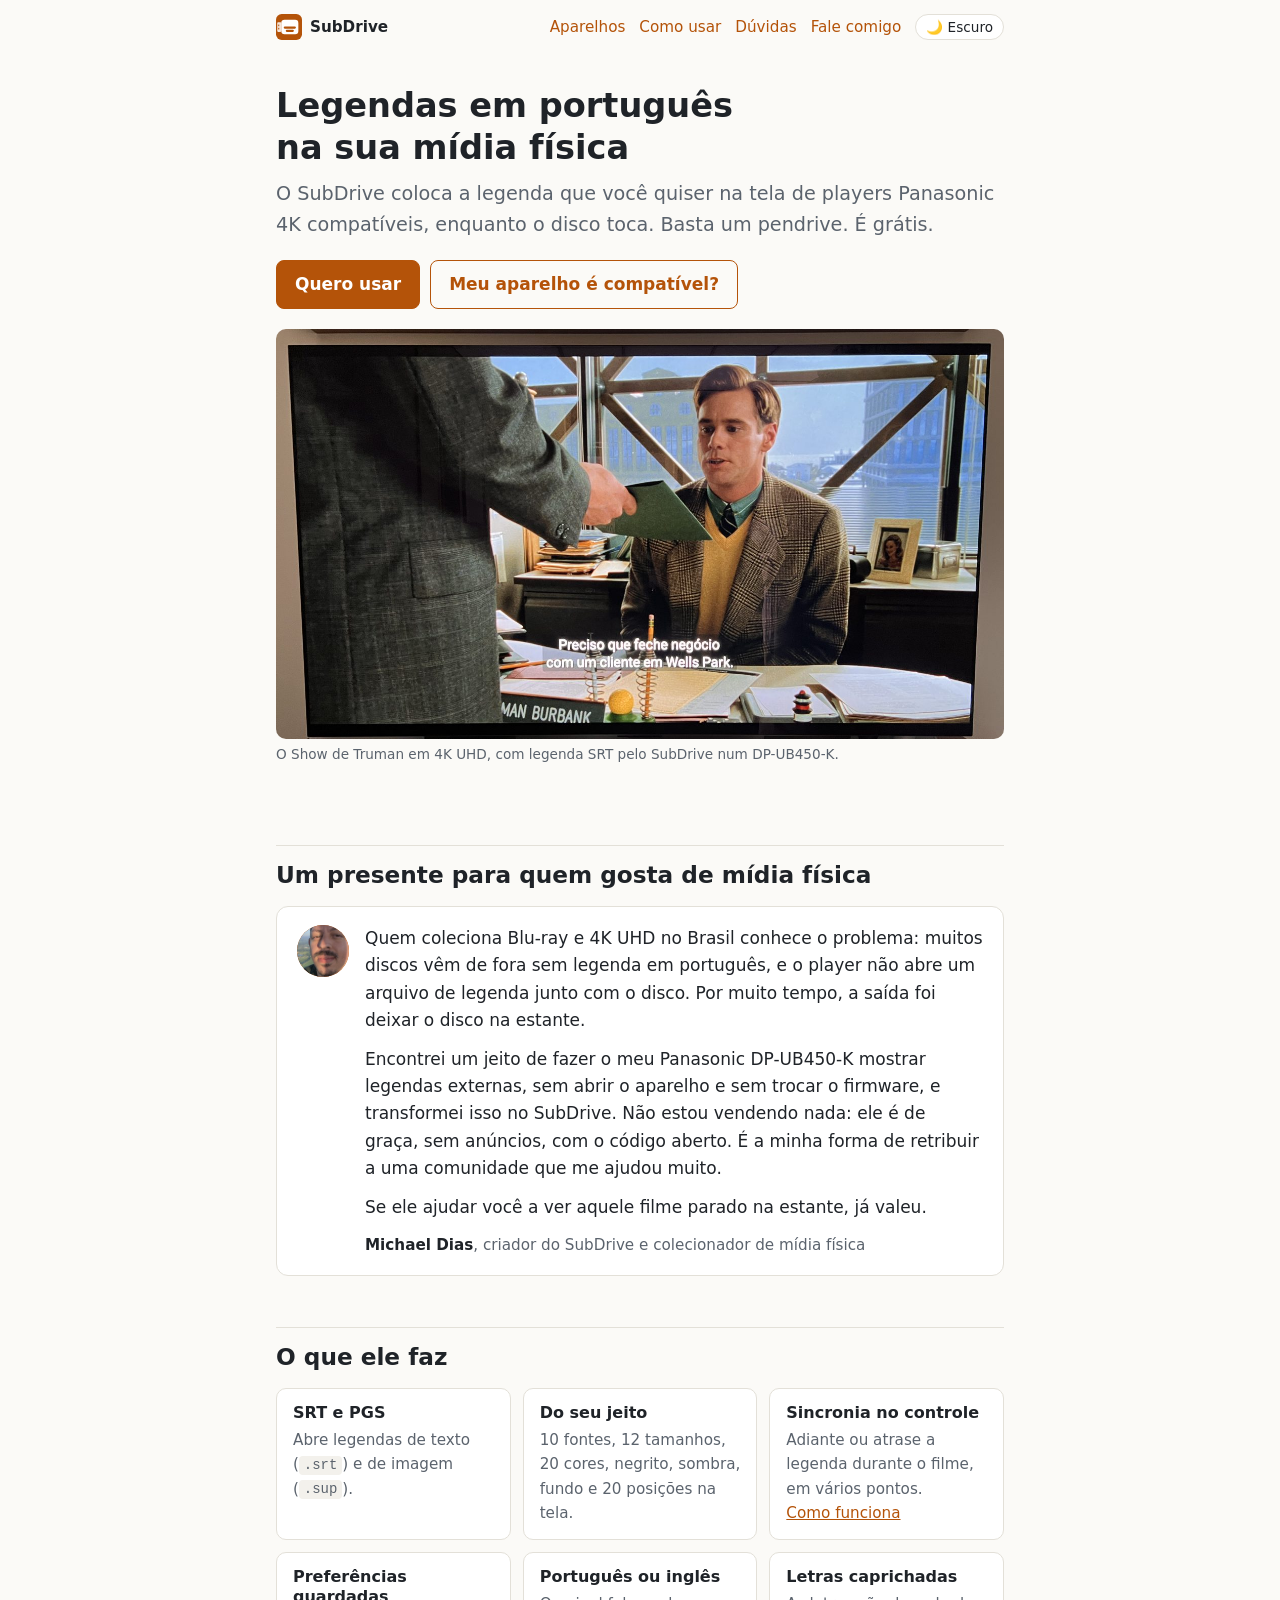
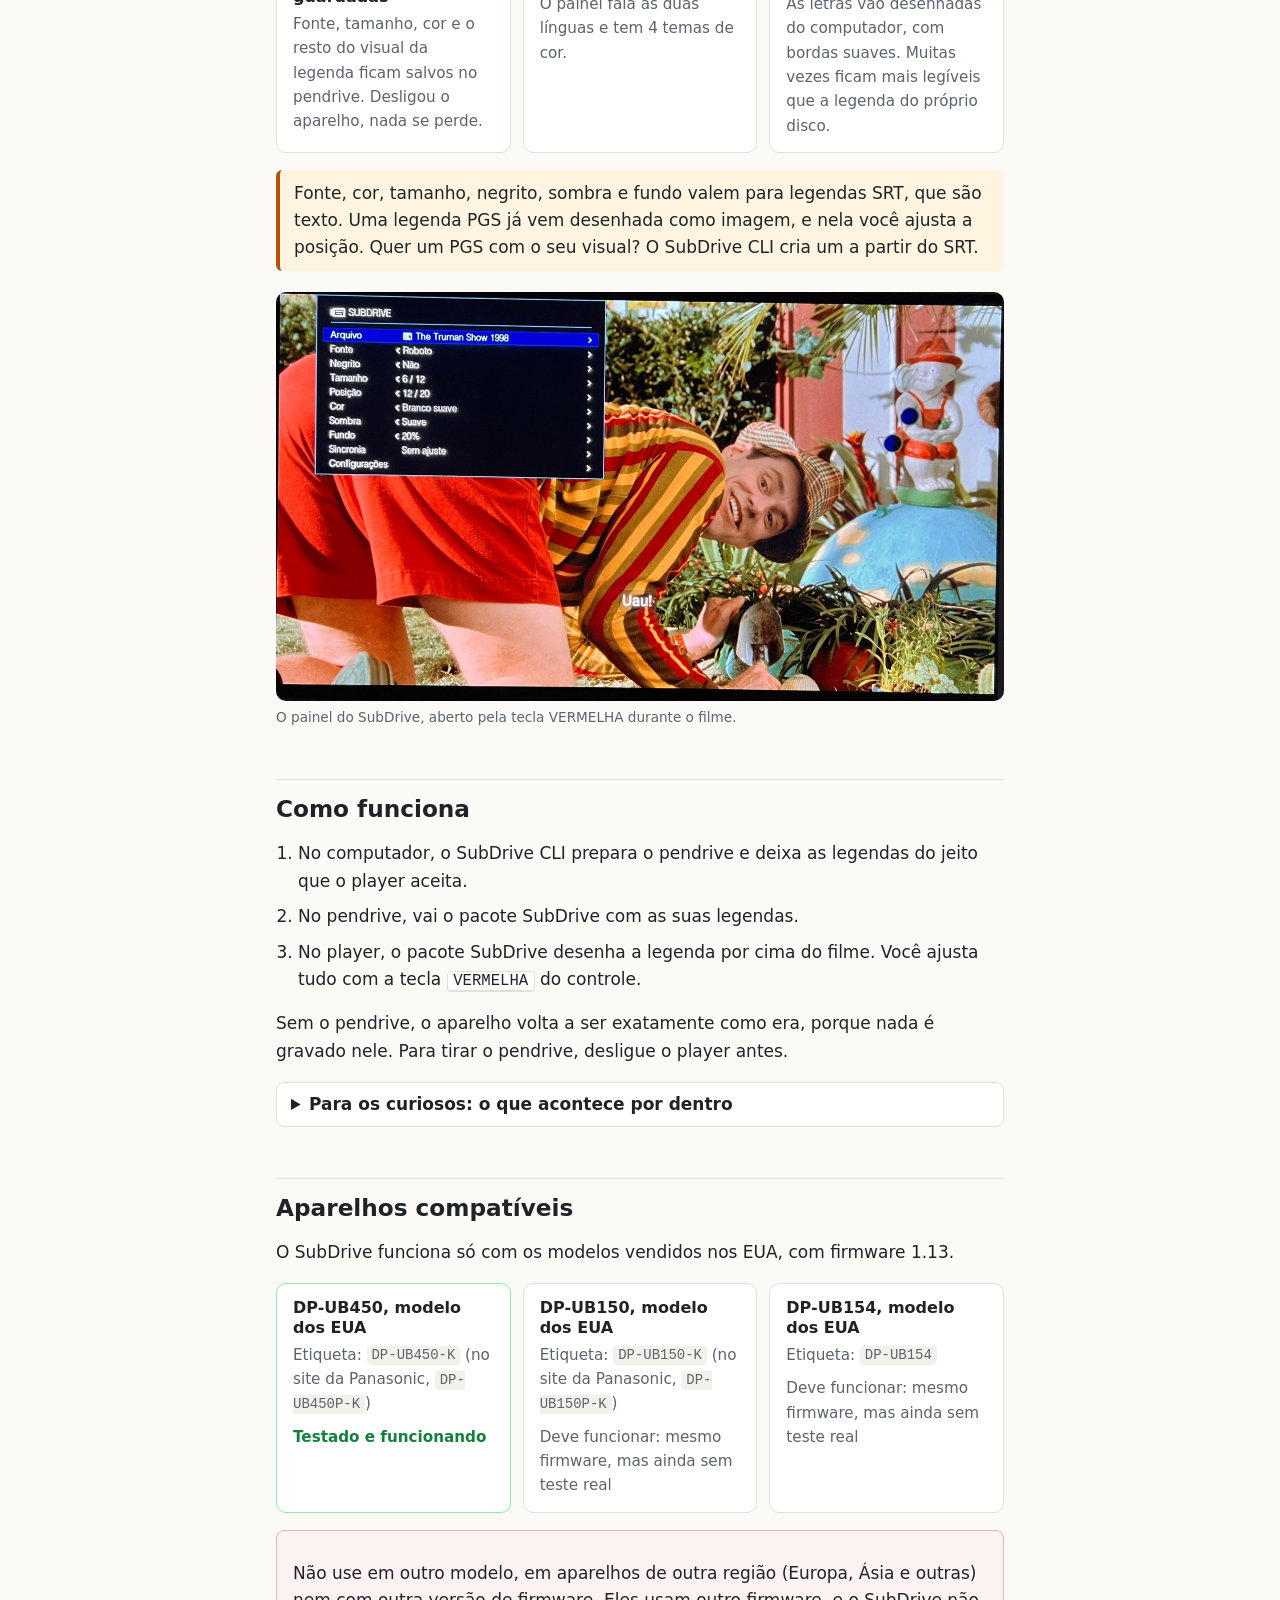
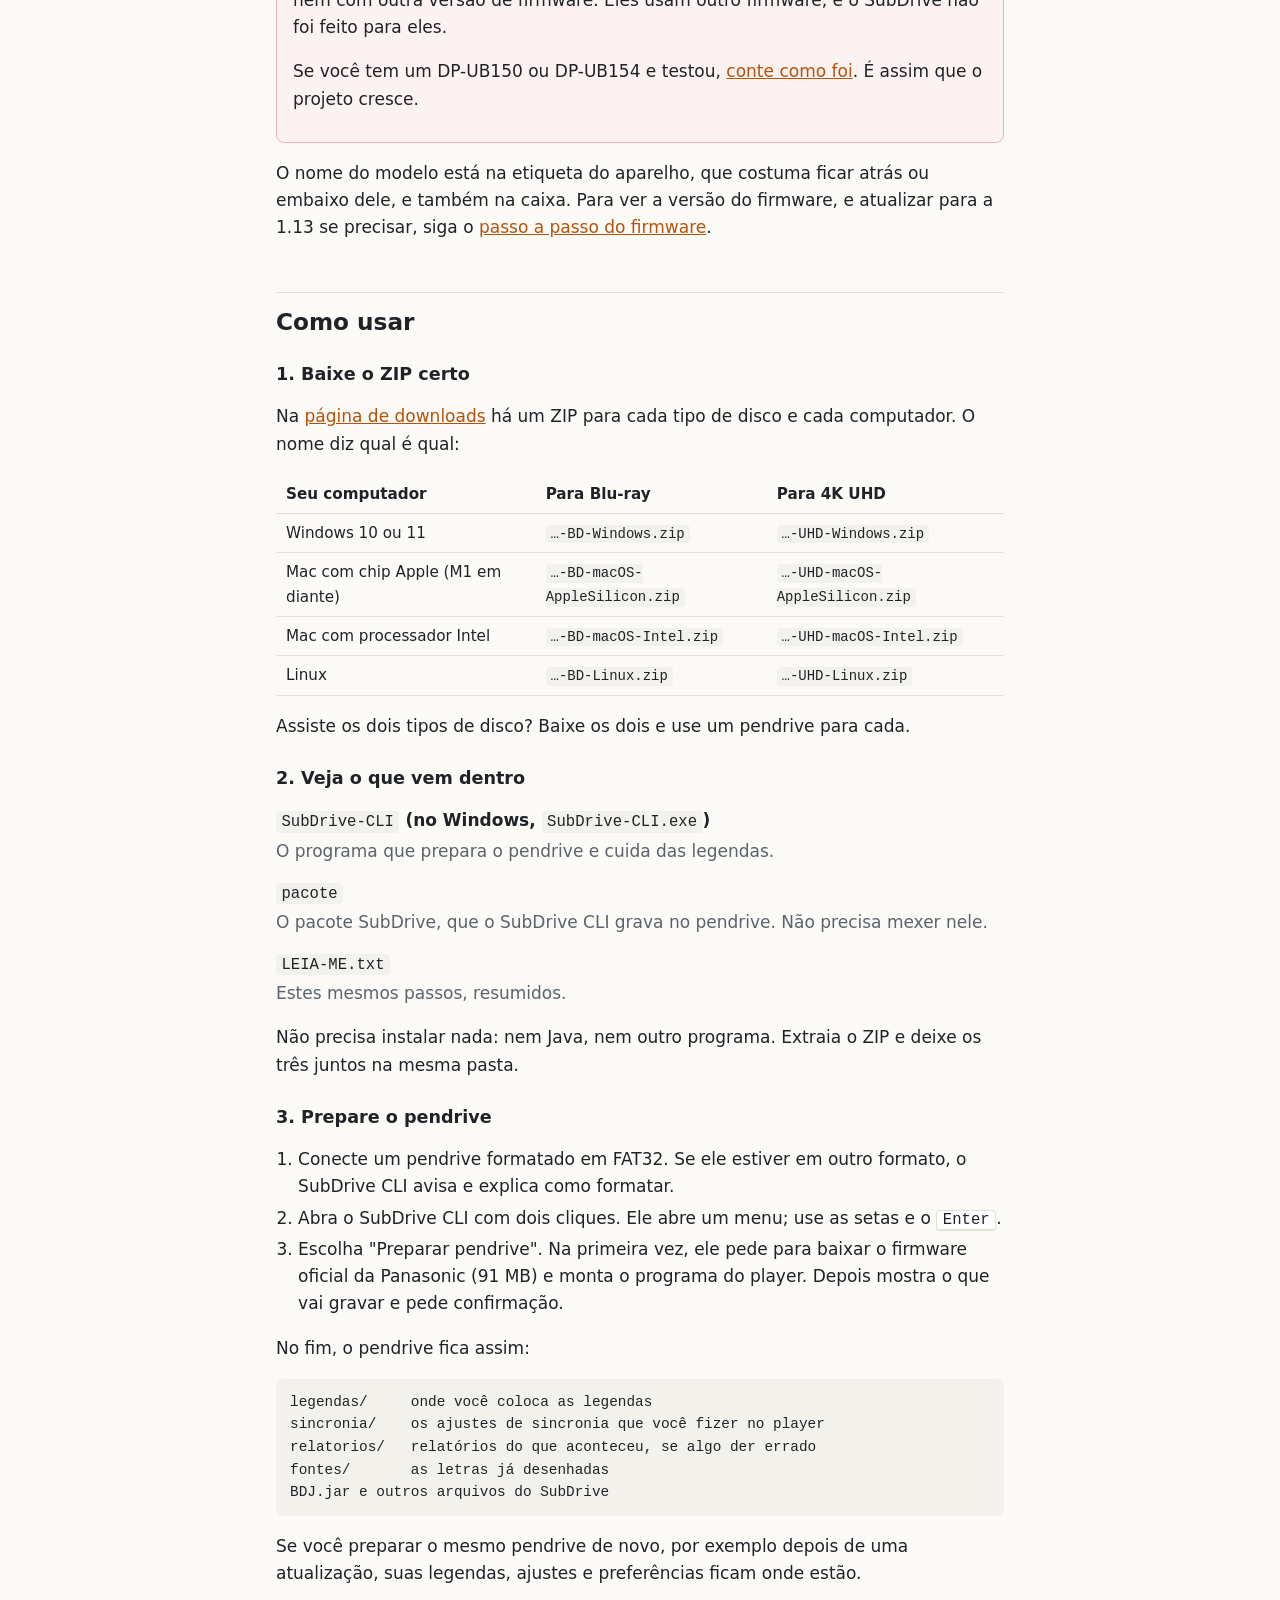
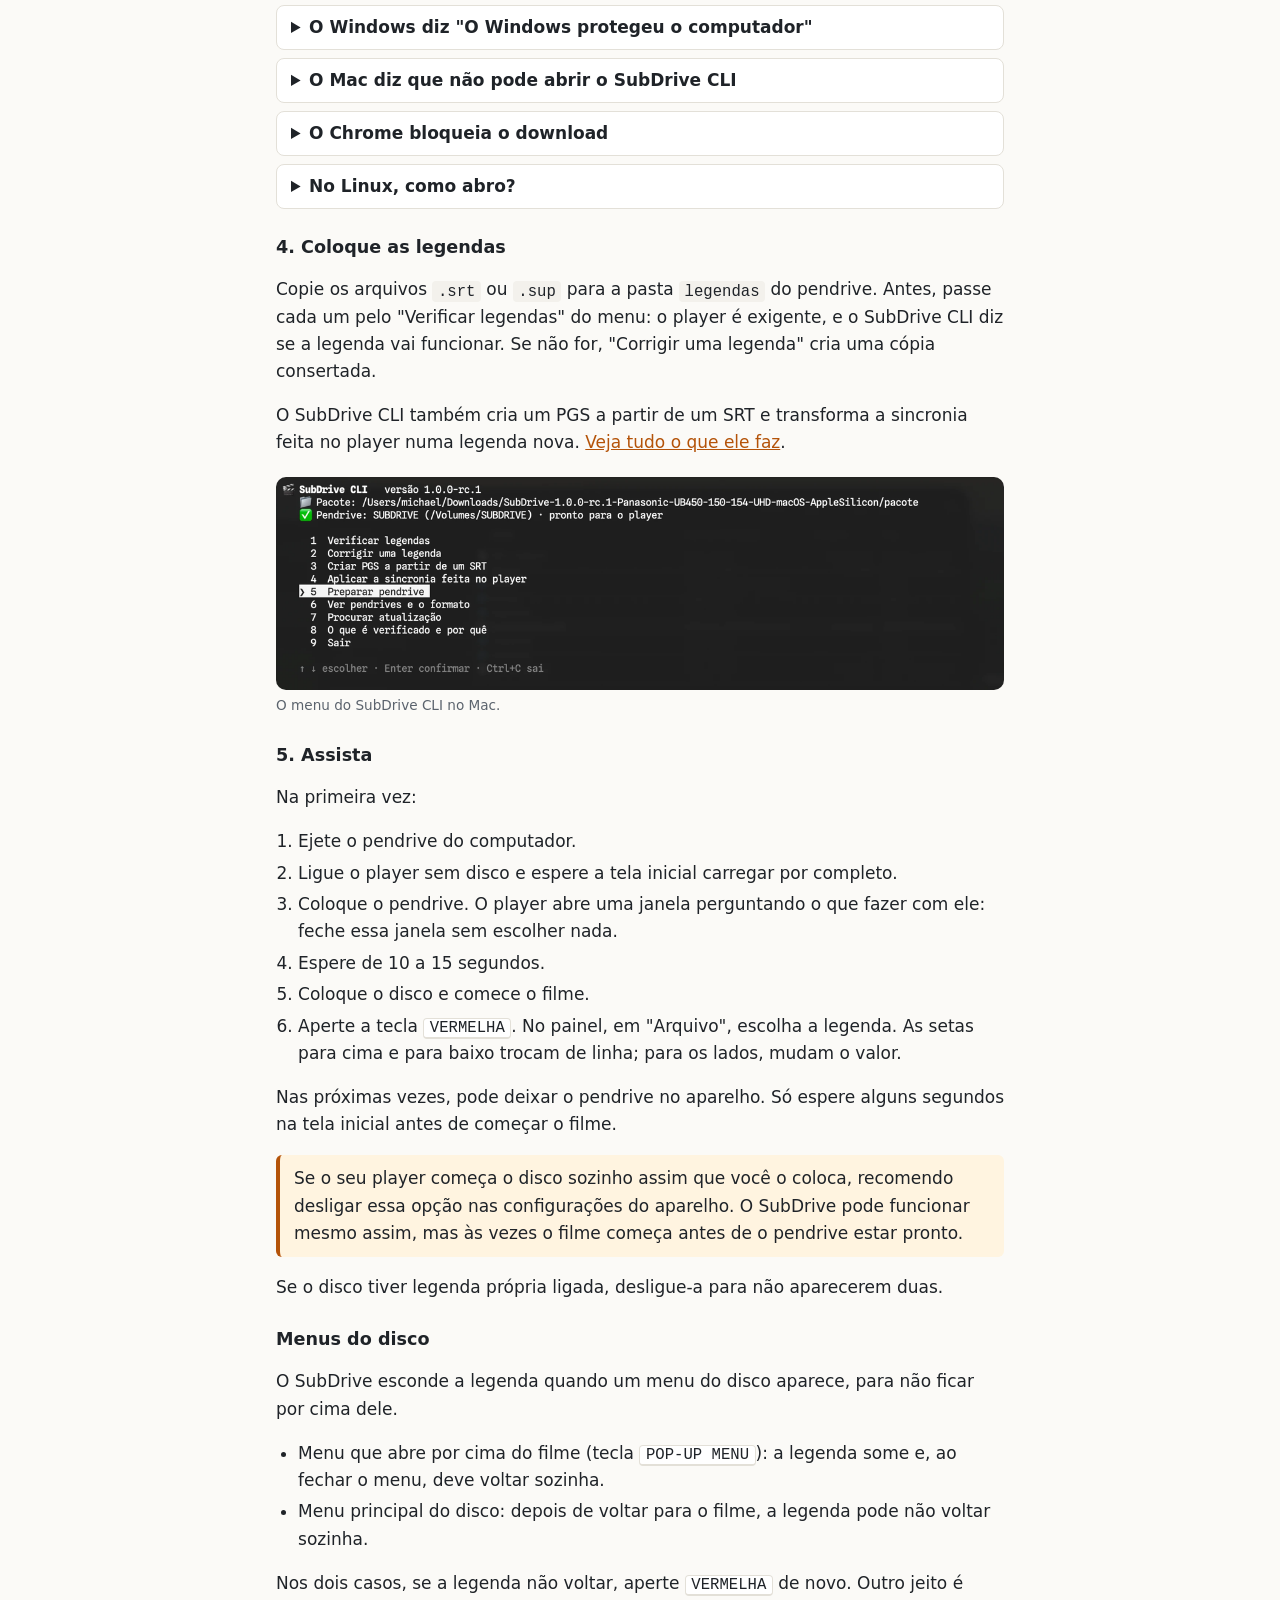
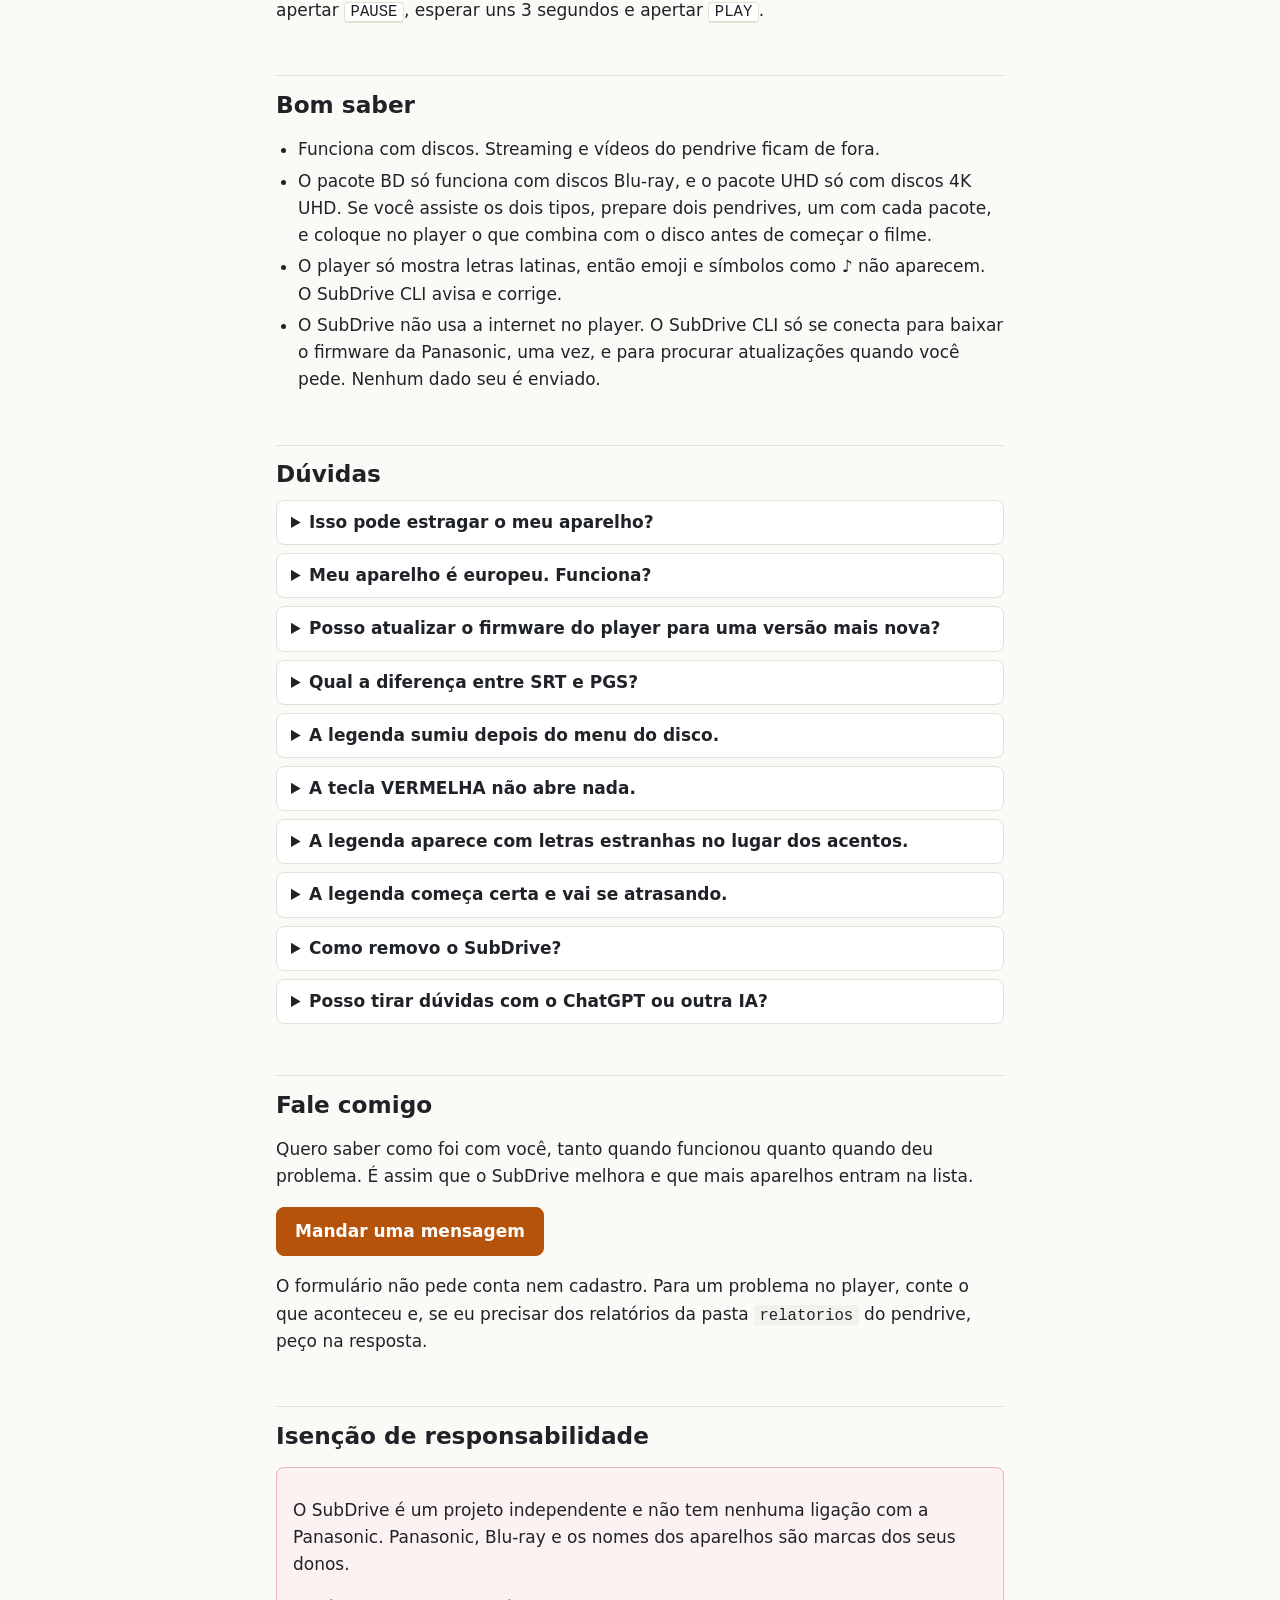
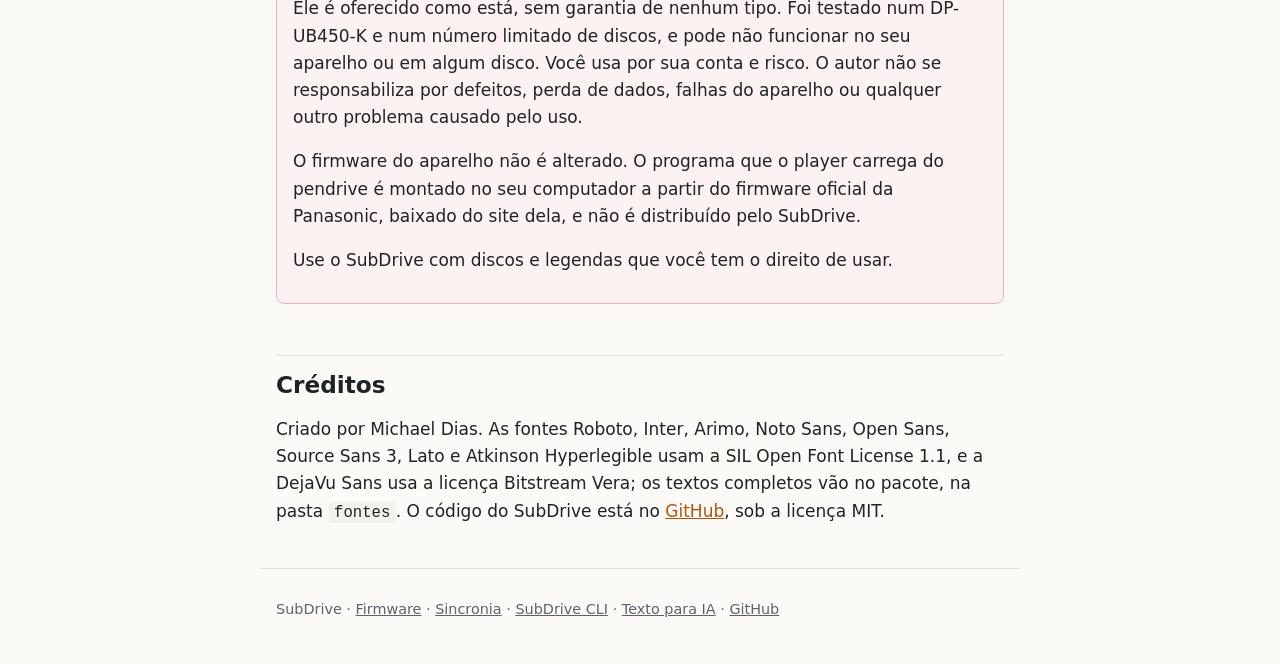
==== docs/index.html @ dc83dca7 "Page: photos of the panel and of the SubDrive CLI menu The panel photo and the SubDrive CLI menu rep" ====
<!doctype html>
<html lang="pt-BR">
<head>
<meta charset="utf-8">
<meta name="viewport" content="width=device-width, initial-scale=1">
<title>SubDrive: legendas em português no Panasonic DP-UB450, UB150 e UB154</title>
<meta name="description" content="Legendas SRT e PGS em qualquer Blu-ray ou 4K UHD no Panasonic DP-UB450, DP-UB150 e DP-UB154, pelo pendrive, sem mexer no aparelho. Grátis, feito pela comunidade para a comunidade.">
<meta property="og:title" content="SubDrive: legendas em português no seu Panasonic 4K">
<meta property="og:description" content="Legendas SRT e PGS em qualquer Blu-ray ou 4K UHD, pelo pendrive, com fonte, cor, tamanho e sincronia no controle remoto. Grátis.">
<meta property="og:type" content="website">
<meta property="og:url" content="https://michaelfdias.github.io/subdrive/">
<meta property="og:image" content="https://michaelfdias.github.io/subdrive/img/compartilhar.png">
<meta property="og:image:width" content="1200">
<meta property="og:image:height" content="630">
<meta name="twitter:card" content="summary_large_image">
<link rel="icon" href="img/icone.svg" type="image/svg+xml">
<link rel="stylesheet" href="estilo.css">
<script src="tema.js"></script>
</head>
<body>
<header class="topo">
<nav class="menu">
  <a class="marca" href="./"><img src="img/icone.svg" alt="">SubDrive</a>
  <a href="#compativeis">Aparelhos</a>
  <a href="#como-usar">Como usar</a>
  <a href="#perguntas">Dúvidas</a>
  <a href="#conte">Fale comigo</a>
  <button type="button" class="tema">🌙 Escuro</button>
</nav>
</header>
<main>

<section class="abertura">
<h1>Legendas em português na sua mídia física</h1>
<p class="lead">O SubDrive coloca a legenda que você quiser na tela de players Panasonic 4K compatíveis, enquanto o disco toca. Basta um pendrive. É grátis.</p>
<div class="botoes">
  <a class="botao principal" href="#como-usar">Quero usar</a>
  <a class="botao" href="#compativeis">Meu aparelho é compatível?</a>
</div>
<figure class="imagem"><img src="img/tv-legenda.jpg" width="1440" height="810" alt="TV mostrando O Show de Truman em 4K UHD com a legenda em português do SubDrive: Preciso que feche negócio com um cliente em Wells Park."><figcaption>O Show de Truman em 4K UHD, com legenda SRT pelo SubDrive num DP-UB450-K.</figcaption></figure>
</section>

<h2 id="presente">Um presente para quem gosta de mídia física</h2>
<figure class="autor">
  <div class="avatar" aria-hidden="true"><img src="img/autor.jpg" alt="" onerror="this.remove()"><span>MD</span></div>
  <div>
    <blockquote>
      <p>Quem coleciona Blu-ray e 4K UHD no Brasil conhece o problema: muitos discos vêm de fora sem legenda em português, e o player não abre um arquivo de legenda junto com o disco. Por muito tempo, a saída foi deixar o disco na estante.</p>
      <p>Encontrei um jeito de fazer o meu Panasonic DP-UB450-K mostrar legendas externas, sem abrir o aparelho e sem trocar o firmware, e transformei isso no SubDrive. Não estou vendendo nada: ele é de graça, sem anúncios, com o código aberto. É a minha forma de retribuir a uma comunidade que me ajudou muito.</p>
      <p>Se ele ajudar você a ver aquele filme parado na estante, já valeu.</p>
    </blockquote>
    <figcaption class="quem"><strong>Michael Dias</strong>, criador do SubDrive e colecionador de mídia física</figcaption>
  </div>
</figure>

<h2 id="recursos">O que ele faz</h2>
<div class="grade">
  <div class="cartao"><h3>SRT e PGS</h3><p>Abre legendas de texto (<code>.srt</code>) e de imagem (<code>.sup</code>).</p></div>
  <div class="cartao"><h3>Do seu jeito</h3><p>10 fontes, 12 tamanhos, 20 cores, negrito, sombra, fundo e 20 posições na tela.</p></div>
  <div class="cartao"><h3>Sincronia no controle</h3><p>Adiante ou atrase a legenda durante o filme, em vários pontos. <a href="sincronia.html">Como funciona</a></p></div>
  <div class="cartao"><h3>Preferências guardadas</h3><p>Fonte, tamanho, cor e o resto do visual da legenda ficam salvos no pendrive. Desligou o aparelho, nada se perde.</p></div>
  <div class="cartao"><h3>Português ou inglês</h3><p>O painel fala as duas línguas e tem 4 temas de cor.</p></div>
  <div class="cartao"><h3>Letras caprichadas</h3><p>As letras vão desenhadas do computador, com bordas suaves. Muitas vezes ficam mais legíveis que a legenda do próprio disco.</p></div>
</div>
<p class="nota">Fonte, cor, tamanho, negrito, sombra e fundo valem para legendas SRT, que são texto. Uma legenda PGS já vem desenhada como imagem, e nela você ajusta a posição. Quer um PGS com o seu visual? O SubDrive CLI cria um a partir do SRT.</p>
<figure class="imagem"><img src="img/painel.jpg" width="1440" height="810" loading="lazy" alt="Painel do SubDrive aberto sobre O Show de Truman, com as linhas Arquivo, Fonte, Negrito, Tamanho, Posição, Cor, Sombra, Fundo, Sincronia e Configurações."><figcaption>O painel do SubDrive, aberto pela tecla VERMELHA durante o filme.</figcaption></figure>

<h2 id="como-funciona">Como funciona</h2>
<ol class="passos">
  <li>No computador, o SubDrive CLI prepara o pendrive e deixa as legendas do jeito que o player aceita.</li>
  <li>No pendrive, vai o pacote SubDrive com as suas legendas.</li>
  <li>No player, o pacote SubDrive desenha a legenda por cima do filme. Você ajusta tudo com a tecla <kbd>VERMELHA</kbd> do controle.</li>
</ol>
<p>Sem o pendrive, o aparelho volta a ser exatamente como era, porque nada é gravado nele. Para tirar o pendrive, desligue o player antes.</p>
<details>
<summary>Para os curiosos: o que acontece por dentro</summary>
<p>Players da Panasonic (não sei se todos) conseguem carregar um programa Java de um pendrive. O pacote SubDrive usa essa porta: quando o disco começa, o player carrega o programa, que mostra a legenda e o painel.</p>
<p>Esse programa é montado no seu computador pelo SubDrive CLI, a partir da biblioteca Java do firmware oficial da Panasonic, que ele baixa do site dela. São só duas mudanças: uma faz o player iniciar o SubDrive e a outra passa as teclas do controle para ele. O firmware instalado no aparelho continua o mesmo, e o SubDrive só grava no pendrive.</p>
<p>O player usa uma biblioteca para Blu-ray e outra para 4K UHD. Por isso há dois pacotes, BD e UHD, cada um no seu pendrive.</p>
</details>

<h2 id="compativeis">Aparelhos compatíveis</h2>
<p>O SubDrive funciona só com os modelos vendidos nos EUA, com firmware 1.13.</p>
<div class="grade">
  <div class="cartao ok"><h3>DP-UB450, modelo dos EUA</h3><p>Etiqueta: <code>DP-UB450-K</code> (no site da Panasonic, <code>DP-UB450P-K</code>)</p><p class="selo">Testado e funcionando</p></div>
  <div class="cartao"><h3>DP-UB150, modelo dos EUA</h3><p>Etiqueta: <code>DP-UB150-K</code> (no site da Panasonic, <code>DP-UB150P-K</code>)</p><p class="selo neutro">Deve funcionar: mesmo firmware, mas ainda sem teste real</p></div>
  <div class="cartao"><h3>DP-UB154, modelo dos EUA</h3><p>Etiqueta: <code>DP-UB154</code></p><p class="selo neutro">Deve funcionar: mesmo firmware, mas ainda sem teste real</p></div>
</div>
<div class="aviso">
<p>Não use em outro modelo, em aparelhos de outra região (Europa, Ásia e outras) nem com outra versão de firmware. Eles usam outro firmware, e o SubDrive não foi feito para eles.</p>
<p>Se você tem um DP-UB150 ou DP-UB154 e testou, <a href="#conte">conte como foi</a>. É assim que o projeto cresce.</p>
</div>
<p>O nome do modelo está na etiqueta do aparelho, que costuma ficar atrás ou embaixo dele, e também na caixa. Para ver a versão do firmware, e atualizar para a 1.13 se precisar, siga o <a href="firmware.html">passo a passo do firmware</a>.</p>

<h2 id="como-usar">Como usar</h2>

<h3>1. Baixe o ZIP certo</h3>
<p>Na <a href="https://github.com/michaelfdias/subdrive/releases">página de downloads</a> há um ZIP para cada tipo de disco e cada computador. O nome diz qual é qual:</p>
<table class="pilha">
  <thead><tr><th>Seu computador</th><th>Para Blu-ray</th><th>Para 4K UHD</th></tr></thead>
  <tbody>
    <tr><td>Windows 10 ou 11</td><td data-rotulo="Blu-ray"><code>…-BD-Windows.zip</code></td><td data-rotulo="4K UHD"><code>…-UHD-Windows.zip</code></td></tr>
    <tr><td>Mac com chip Apple (M1 em diante)</td><td data-rotulo="Blu-ray"><code>…-BD-macOS-AppleSilicon.zip</code></td><td data-rotulo="4K UHD"><code>…-UHD-macOS-AppleSilicon.zip</code></td></tr>
    <tr><td>Mac com processador Intel</td><td data-rotulo="Blu-ray"><code>…-BD-macOS-Intel.zip</code></td><td data-rotulo="4K UHD"><code>…-UHD-macOS-Intel.zip</code></td></tr>
    <tr><td>Linux</td><td data-rotulo="Blu-ray"><code>…-BD-Linux.zip</code></td><td data-rotulo="4K UHD"><code>…-UHD-Linux.zip</code></td></tr>
  </tbody>
</table>
<p>Assiste os dois tipos de disco? Baixe os dois e use um pendrive para cada.</p>

<h3>2. Veja o que vem dentro</h3>
<dl class="itens">
  <dt><code>SubDrive-CLI</code> (no Windows, <code>SubDrive-CLI.exe</code>)</dt><dd>O programa que prepara o pendrive e cuida das legendas.</dd>
  <dt><code>pacote</code></dt><dd>O pacote SubDrive, que o SubDrive CLI grava no pendrive. Não precisa mexer nele.</dd>
  <dt><code>LEIA-ME.txt</code></dt><dd>Estes mesmos passos, resumidos.</dd>
</dl>
<p>Não precisa instalar nada: nem Java, nem outro programa. Extraia o ZIP e deixe os três juntos na mesma pasta.</p>

<h3>3. Prepare o pendrive</h3>
<ol>
  <li>Conecte um pendrive formatado em FAT32. Se ele estiver em outro formato, o SubDrive CLI avisa e explica como formatar.</li>
  <li>Abra o SubDrive CLI com dois cliques. Ele abre um menu; use as setas e o <kbd>Enter</kbd>.</li>
  <li>Escolha "Preparar pendrive". Na primeira vez, ele pede para baixar o firmware oficial da Panasonic (91 MB) e monta o programa do player. Depois mostra o que vai gravar e pede confirmação.</li>
</ol>
<p>No fim, o pendrive fica assim:</p>
<pre><code>legendas/     onde você coloca as legendas
sincronia/    os ajustes de sincronia que você fizer no player
relatorios/   relatórios do que aconteceu, se algo der errado
fontes/       as letras já desenhadas
BDJ.jar e outros arquivos do SubDrive</code></pre>
<p>Se você preparar o mesmo pendrive de novo, por exemplo depois de uma atualização, suas legendas, ajustes e preferências ficam onde estão.</p>

<details>
<summary>O Windows diz "O Windows protegeu o computador"</summary>
<p>Aparece com programas novos que não pagam por um certificado digital. Clique em "Mais informações" e depois em "Executar assim mesmo". Só na primeira vez.</p>
</details>
<details>
<summary>O Mac diz que não pode abrir o SubDrive CLI</summary>
<p>Abra Ajustes do Sistema, vá em Privacidade e Segurança, desça até a mensagem sobre o SubDrive CLI e clique em "Abrir Mesmo Assim". Depois disso ele abre com dois cliques, numa janela do Terminal.</p>
</details>
<details>
<summary>O Chrome bloqueia o download</summary>
<p>Abra a lista de downloads (<kbd>Ctrl</kbd>+<kbd>J</kbd> no Windows, <kbd>⌘</kbd>+<kbd>Shift</kbd>+<kbd>J</kbd> no Mac), encontre o arquivo e escolha "Manter". Ou baixe por outro navegador.</p>
</details>
<details>
<summary>No Linux, como abro?</summary>
<p>Num terminal, dentro da pasta extraída, rode <code>./SubDrive-CLI</code>.</p>
</details>

<h3>4. Coloque as legendas</h3>
<p>Copie os arquivos <code>.srt</code> ou <code>.sup</code> para a pasta <code>legendas</code> do pendrive. Antes, passe cada um pelo "Verificar legendas" do menu: o player é exigente, e o SubDrive CLI diz se a legenda vai funcionar. Se não for, "Corrigir uma legenda" cria uma cópia consertada.</p>
<p>O SubDrive CLI também cria um PGS a partir de um SRT e transforma a sincronia feita no player numa legenda nova. <a href="cli.html">Veja tudo o que ele faz</a>.</p>
<figure class="imagem"><img src="img/cli-menu.png" width="1200" height="351" loading="lazy" alt="Menu do SubDrive CLI no Terminal do Mac, com o pendrive pronto para o player."><figcaption>O menu do SubDrive CLI no Mac.</figcaption></figure>

<h3>5. Assista</h3>
<p>Na primeira vez:</p>
<ol>
  <li>Ejete o pendrive do computador.</li>
  <li>Ligue o player sem disco e espere a tela inicial carregar por completo.</li>
  <li>Coloque o pendrive. O player abre uma janela perguntando o que fazer com ele: feche essa janela sem escolher nada.</li>
  <li>Espere de 10 a 15 segundos.</li>
  <li>Coloque o disco e comece o filme.</li>
  <li>Aperte a tecla <kbd>VERMELHA</kbd>. No painel, em "Arquivo", escolha a legenda. As setas para cima e para baixo trocam de linha; para os lados, mudam o valor.</li>
</ol>
<p>Nas próximas vezes, pode deixar o pendrive no aparelho. Só espere alguns segundos na tela inicial antes de começar o filme.</p>
<p class="nota">Se o seu player começa o disco sozinho assim que você o coloca, recomendo desligar essa opção nas configurações do aparelho. O SubDrive pode funcionar mesmo assim, mas às vezes o filme começa antes de o pendrive estar pronto.</p>
<p>Se o disco tiver legenda própria ligada, desligue-a para não aparecerem duas.</p>

<h3>Menus do disco</h3>
<p>O SubDrive esconde a legenda quando um menu do disco aparece, para não ficar por cima dele.</p>
<ul>
  <li>Menu que abre por cima do filme (tecla <kbd>POP-UP MENU</kbd>): a legenda some e, ao fechar o menu, deve voltar sozinha.</li>
  <li>Menu principal do disco: depois de voltar para o filme, a legenda pode não voltar sozinha.</li>
</ul>
<p>Nos dois casos, se a legenda não voltar, aperte <kbd>VERMELHA</kbd> de novo. Outro jeito é apertar <kbd>PAUSE</kbd>, esperar uns 3 segundos e apertar <kbd>PLAY</kbd>.</p>

<h2 id="limites">Bom saber</h2>
<ul>
  <li>Funciona com discos. Streaming e vídeos do pendrive ficam de fora.</li>
  <li>O pacote BD só funciona com discos Blu-ray, e o pacote UHD só com discos 4K UHD. Se você assiste os dois tipos, prepare dois pendrives, um com cada pacote, e coloque no player o que combina com o disco antes de começar o filme.</li>
  <li>O player só mostra letras latinas, então emoji e símbolos como ♪ não aparecem. O SubDrive CLI avisa e corrige.</li>
  <li>O SubDrive não usa a internet no player. O SubDrive CLI só se conecta para baixar o firmware da Panasonic, uma vez, e para procurar atualizações quando você pede. Nenhum dado seu é enviado.</li>
</ul>

<h2 id="perguntas">Dúvidas</h2>
<details>
<summary>Isso pode estragar o meu aparelho?</summary>
<p>O SubDrive não grava nada no aparelho e não troca o firmware: tudo fica no pendrive. Mesmo assim, é um projeto feito por uma pessoa, testado num aparelho e num número limitado de discos. Leia a <a href="#isencao">isenção de responsabilidade</a>.</p>
</details>
<details>
<summary>Meu aparelho é europeu. Funciona?</summary>
<p>Não. O firmware europeu é outro, e o SubDrive depende do firmware dos EUA. Não tente.</p>
</details>
<details>
<summary>Posso atualizar o firmware do player para uma versão mais nova?</summary>
<p>Se a Panasonic lançar uma versão depois da 1.13, espere o SubDrive confirmar que ela funciona. A página do <a href="firmware.html">firmware</a> explica como desligar a atualização automática.</p>
</details>
<details>
<summary>Qual a diferença entre SRT e PGS?</summary>
<p>O SRT (<code>.srt</code>) é uma legenda de texto: um arquivo pequeno com as falas e os horários. É o formato mais fácil de achar na internet. Como é texto, o SubDrive desenha as letras na hora, e você escolhe fonte, tamanho, cor, negrito, sombra e fundo.</p>
<p>O PGS (<code>.sup</code>) é a legenda em imagem, o mesmo formato dos discos Blu-ray. Cada fala já vem desenhada, então ela aparece exatamente como foi feita, mas dá para mudar só a posição. O SubDrive CLI cria um PGS a partir de um SRT, com o visual que você escolher.</p>
<p>Na dúvida, use SRT.</p>
</details>
<details>
<summary>A legenda sumiu depois do menu do disco.</summary>
<p>Aperte <kbd>VERMELHA</kbd>, ou aperte <kbd>PAUSE</kbd>, espere uns 3 segundos e aperte <kbd>PLAY</kbd>. Veja <a href="#como-usar">Menus do disco</a>.</p>
</details>
<details>
<summary>A tecla VERMELHA não abre nada.</summary>
<p>Confira se o aparelho e o firmware são compatíveis e se o pendrive é do tipo do disco (BD para Blu-ray, UHD para 4K UHD). Depois tire o disco, volte à tela inicial, espere alguns segundos com o pendrive conectado e comece o filme de novo.</p>
</details>
<details>
<summary>A legenda aparece com letras estranhas no lugar dos acentos.</summary>
<p>Use "Corrigir uma legenda" no SubDrive CLI. Ele cria uma cópia corrigida ao lado da original.</p>
</details>
<details>
<summary>A legenda começa certa e vai se atrasando.</summary>
<p>Ela foi feita para outra versão do filme. A sincronia em dois pontos resolve: <a href="sincronia.html">veja como</a>.</p>
</details>
<details>
<summary>Como removo o SubDrive?</summary>
<p>Desligue o player e só então tire o pendrive. Sem ele, o aparelho funciona exatamente como antes.</p>
</details>
<details>
<summary>Posso tirar dúvidas com o ChatGPT ou outra IA?</summary>
<p>Pode. Este <a href="subdrive-ia.txt">texto completo sobre o SubDrive</a> foi feito para isso: copie, cole no começo da conversa e faça a sua pergunta.</p>
<p><button type="button" data-arquivo="subdrive-ia.txt">Copiar o texto para a IA</button></p>
</details>

<h2 id="conte">Fale comigo</h2>
<p>Quero saber como foi com você, tanto quando funcionou quanto quando deu problema. É assim que o SubDrive melhora e que mais aparelhos entram na lista.</p>
<div class="contato">
  <a class="botao principal" href="https://forms.gle/VtNmmcMs9byjnQvP8">Mandar uma mensagem</a>
</div>
<p>O formulário não pede conta nem cadastro. Para um problema no player, conte o que aconteceu e, se eu precisar dos relatórios da pasta <code>relatorios</code> do pendrive, peço na resposta.</p>

<section data-secao-pix>
<h2 id="apoie">Quer retribuir?</h2>
<p>Não precisa. Mas se quiser, qualquer valor no Pix ajuda a manter o projeto. A chave também aparece como QR code em Configurações, no painel do player.</p>
<div class="pix"><code id="chave-pix" data-pix>__PIX_KEY__</code> <button type="button" data-copiar="#chave-pix">Copiar a chave Pix</button></div>
</section>

<h2 id="isencao">Isenção de responsabilidade</h2>
<div class="aviso">
<p>O SubDrive é um projeto independente e não tem nenhuma ligação com a Panasonic. Panasonic, Blu-ray e os nomes dos aparelhos são marcas dos seus donos.</p>
<p>Ele é oferecido como está, sem garantia de nenhum tipo. Foi testado num DP-UB450-K e num número limitado de discos, e pode não funcionar no seu aparelho ou em algum disco. Você usa por sua conta e risco. O autor não se responsabiliza por defeitos, perda de dados, falhas do aparelho ou qualquer outro problema causado pelo uso.</p>
<p>O firmware do aparelho não é alterado. O programa que o player carrega do pendrive é montado no seu computador a partir do firmware oficial da Panasonic, baixado do site dela, e não é distribuído pelo SubDrive.</p>
<p>Use o SubDrive com discos e legendas que você tem o direito de usar.</p>
</div>

<h2 id="creditos">Créditos</h2>
<p>Criado por Michael Dias. As fontes Roboto, Inter, Arimo, Noto Sans, Open Sans, Source Sans 3, Lato e Atkinson Hyperlegible usam a SIL Open Font License 1.1, e a DejaVu Sans usa a licença Bitstream Vera; os textos completos vão no pacote, na pasta <code>fontes</code>. O código do SubDrive está no <a href="https://github.com/michaelfdias/subdrive">GitHub</a>, sob a licença MIT.</p>

</main>
<footer>
<p>SubDrive · <a href="firmware.html">Firmware</a> · <a href="sincronia.html">Sincronia</a> · <a href="cli.html">SubDrive CLI</a> · <a href="subdrive-ia.txt">Texto para IA</a> · <a href="https://github.com/michaelfdias/subdrive">GitHub</a></p>
</footer>
<script src="copiar.js"></script>
</body>
</html>
---- docs/estilo.css ----
:root{--fundo:#fbfaf7;--texto:#1f2328;--suave:#5b636d;--linha:#e3e0d8;--cartao:#ffffff;--destaque:#b45309;--destaque-fundo:#fff4e0;--codigo:#f3f1ec;--aviso:#fdf2f2;--aviso-borda:#e8b4b4;--botao-texto:#fff;--ok:#15803d;--ok-borda:#86efac;color-scheme:light}
@media (prefers-color-scheme:dark){:root:not([data-tema="claro"]){--fundo:#16181c;--texto:#e7e5e1;--suave:#a3a7ad;--linha:#2c3036;--cartao:#1d2025;--destaque:#f0a43a;--destaque-fundo:#2a2216;--codigo:#24272d;--aviso:#2a1d1d;--aviso-borda:#6b3b3b;--botao-texto:#16181c;--ok:#4ade80;--ok-borda:#166534;color-scheme:dark}}
:root[data-tema="escuro"]{--fundo:#16181c;--texto:#e7e5e1;--suave:#a3a7ad;--linha:#2c3036;--cartao:#1d2025;--destaque:#f0a43a;--destaque-fundo:#2a2216;--codigo:#24272d;--aviso:#2a1d1d;--aviso-borda:#6b3b3b;--botao-texto:#16181c;--ok:#4ade80;--ok-borda:#166534;color-scheme:dark}
*{box-sizing:border-box}
html{-webkit-text-size-adjust:100%}
body{margin:0;background:var(--fundo);color:var(--texto);font:17px/1.6 system-ui,-apple-system,"Segoe UI",Roboto,"Helvetica Neue",Arial,sans-serif}
main,header.topo,footer{max-width:760px;margin:0 auto;padding:0 16px}
a{color:var(--destaque)}
h1,h2,h3{line-height:1.25}
h1{font-size:2.1rem;margin:.2em 0 .3em}
h2{font-size:1.45rem;margin:2.2em 0 .5em;padding-top:.6em;border-top:1px solid var(--linha)}
h3{font-size:1.1rem;margin:1.6em 0 .3em}
p,li{max-width:68ch}
ul,ol{padding-left:1.3em}
li{margin:.25em 0}
code,kbd,pre{font:0.92em ui-monospace,SFMono-Regular,Menlo,Consolas,monospace}
code{background:var(--codigo);padding:.1em .35em;border-radius:4px}
pre{background:var(--codigo);padding:12px 14px;border-radius:8px;overflow-x:auto;line-height:1.45}
pre code{background:none;padding:0}
kbd{border:1px solid var(--linha);border-bottom-width:2px;border-radius:4px;padding:0 .35em;background:var(--cartao)}
table{border-collapse:collapse;width:100%;margin:1em 0;font-size:.95rem;display:block;overflow-x:auto}
th,td{text-align:left;padding:7px 10px;border-bottom:1px solid var(--linha);vertical-align:top}
th{white-space:nowrap}
nav.menu{display:flex;gap:14px;flex-wrap:wrap;padding:14px 0;font-size:.95rem}
nav.menu a{text-decoration:none}
nav.menu .marca{font-weight:700;color:var(--texto);margin-right:auto}
.abertura{padding:24px 0 8px}
.abertura p.lead{font-size:1.2rem;color:var(--suave);margin-top:0}
.botoes{display:flex;gap:10px;flex-wrap:wrap;margin:18px 0}
.botao{display:inline-block;padding:10px 18px;border-radius:8px;border:1px solid var(--destaque);text-decoration:none;font-weight:600}
.botao.principal{background:var(--destaque);color:var(--botao-texto)}
.grade{display:grid;grid-template-columns:repeat(auto-fit,minmax(210px,1fr));gap:12px;margin:1em 0}
.cartao{background:var(--cartao);border:1px solid var(--linha);border-radius:10px;padding:14px 16px}
.cartao h3{margin:0 0 .3em;font-size:1rem}
.cartao p{margin:0;color:var(--suave);font-size:.95rem}
.foto{margin:1.2em 0;border:2px dashed var(--linha);border-radius:10px;aspect-ratio:16/9;display:flex;align-items:center;justify-content:center;text-align:center;color:var(--suave);padding:16px;font-size:.95rem;background:var(--cartao)}
.foto img{width:100%;height:100%;object-fit:cover;border-radius:8px}
.nota{background:var(--destaque-fundo);border-left:4px solid var(--destaque);padding:10px 14px;border-radius:6px;margin:1em 0}
.aviso{background:var(--aviso);border:1px solid var(--aviso-borda);padding:12px 16px;border-radius:8px;margin:1em 0}
details{border:1px solid var(--linha);border-radius:8px;padding:8px 14px;margin:8px 0;background:var(--cartao)}
summary{cursor:pointer;font-weight:600}
details[open] summary{margin-bottom:.4em}
.pix{display:flex;gap:8px;flex-wrap:wrap;align-items:center}
.pix code{font-size:1rem;padding:.4em .6em;word-break:break-all}
button{font:inherit;padding:8px 14px;border-radius:8px;border:1px solid var(--destaque);background:var(--cartao);color:var(--texto);cursor:pointer}
footer{margin-top:3em;padding-top:1em;padding-bottom:2em;border-top:1px solid var(--linha);color:var(--suave);font-size:.9rem}
footer a{color:var(--suave)}
.assinatura{font-style:italic;color:var(--suave);margin-top:-.4em}
a.cartao.link{text-decoration:none;color:var(--texto);transition:border-color .15s}
a.cartao.link:hover{border-color:var(--destaque)}
a.cartao.link h3{color:var(--destaque)}
ol.passos li{margin:.5em 0}
.cartao p a{white-space:nowrap}
@media (max-width:480px){body{font-size:16px}h1{font-size:1.75rem}h2{font-size:1.3rem}.botao{flex:1 1 auto;text-align:center}}
.cartao .selo{margin-top:.6em;font-weight:600;color:var(--ok)}
.cartao .selo.neutro{color:var(--suave);font-weight:500}
.cartao.ok{border-color:var(--ok-borda)}
.cartao p+p{margin-top:.4em}
dl.itens dt{margin-top:.8em;font-weight:600}
dl.itens dd{margin:.2em 0 0 0;color:var(--suave)}
@media (max-width:600px){
  table.pilha,table.pilha tbody,table.pilha tr,table.pilha td{display:block;width:100%}
  table.pilha thead{display:none}
  table.pilha tr{border:1px solid var(--linha);border-radius:10px;padding:8px 12px;margin:10px 0;background:var(--cartao)}
  table.pilha td{border:0;padding:3px 0}
  table.pilha td:first-child{font-weight:600}
  table.pilha td[data-rotulo]::before{content:attr(data-rotulo) ": ";color:var(--suave)}
}
.tema{border:1px solid var(--linha);background:var(--cartao);color:var(--texto);border-radius:999px;padding:4px 10px;font-size:.85rem;line-height:1.2}
nav.menu{align-items:center}
.marca{display:inline-flex;align-items:center;gap:8px}
.marca img{width:26px;height:26px}
.autor{display:flex;gap:16px;align-items:flex-start;background:var(--cartao);border:1px solid var(--linha);border-radius:12px;padding:18px 20px;margin:1em 0}
.autor .avatar{flex:0 0 52px;height:52px;border-radius:50%;background:var(--destaque);color:var(--botao-texto);display:flex;align-items:center;justify-content:center;font-weight:700;font-size:1.1rem}
.autor blockquote{margin:0}
.autor blockquote p{margin:0 0 .7em}
.autor .quem{margin:.2em 0 0;font-size:.95rem;color:var(--suave)}
.autor .quem strong{color:var(--texto)}
@media (max-width:480px){.autor{flex-direction:column;gap:10px}}
.contato{display:flex;gap:10px;flex-wrap:wrap;margin:.6em 0 1em}
html{scroll-behavior:smooth}
h2[id],h3[id],section[id]{scroll-margin-top:16px}
@media (prefers-reduced-motion:reduce){html{scroll-behavior:auto}}
.autor .avatar{position:relative;overflow:hidden}
.autor .avatar img{position:absolute;inset:0;width:100%;height:100%;object-fit:cover}
details{overflow:hidden}
.imagem{margin:1.2em 0}
.imagem img{display:block;width:100%;height:auto;border-radius:10px;aspect-ratio:auto}
.imagem figcaption{font-size:.85rem;color:var(--suave);margin-top:.4em}
h1{text-wrap:balance}
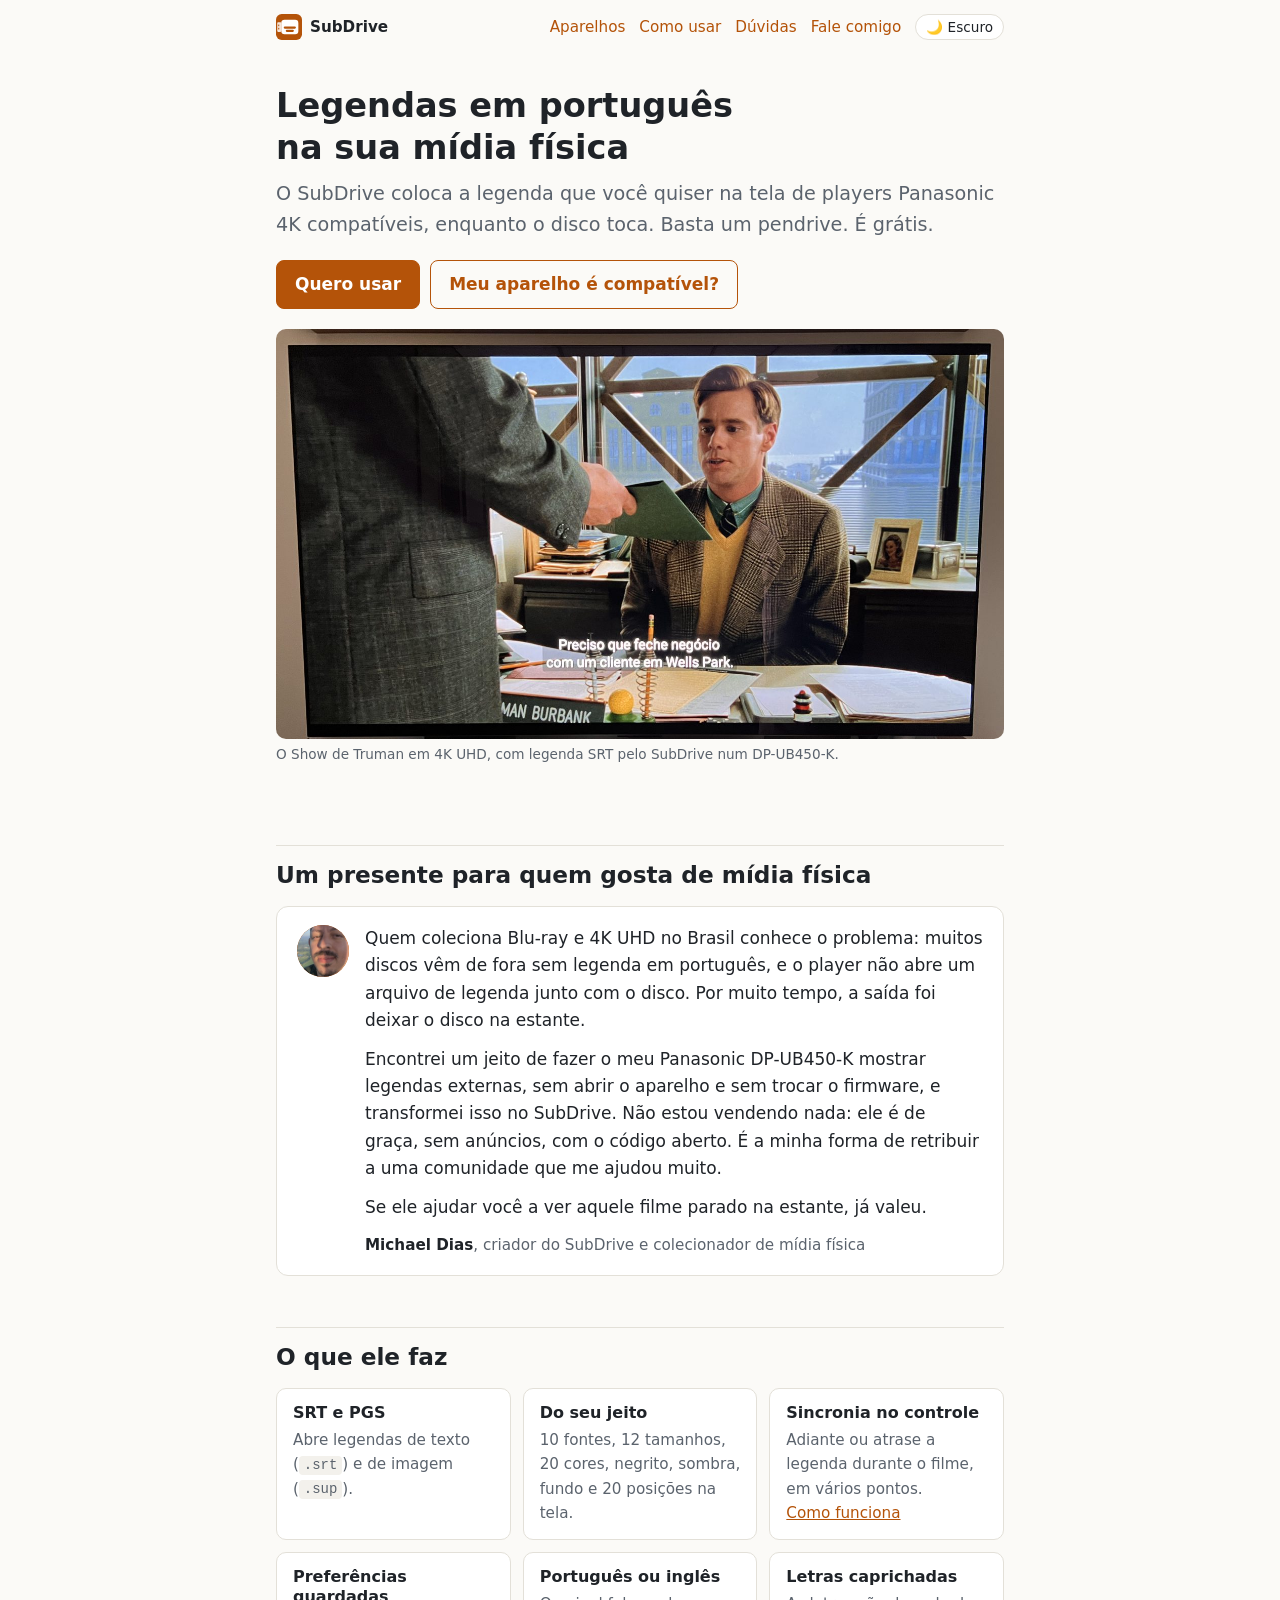
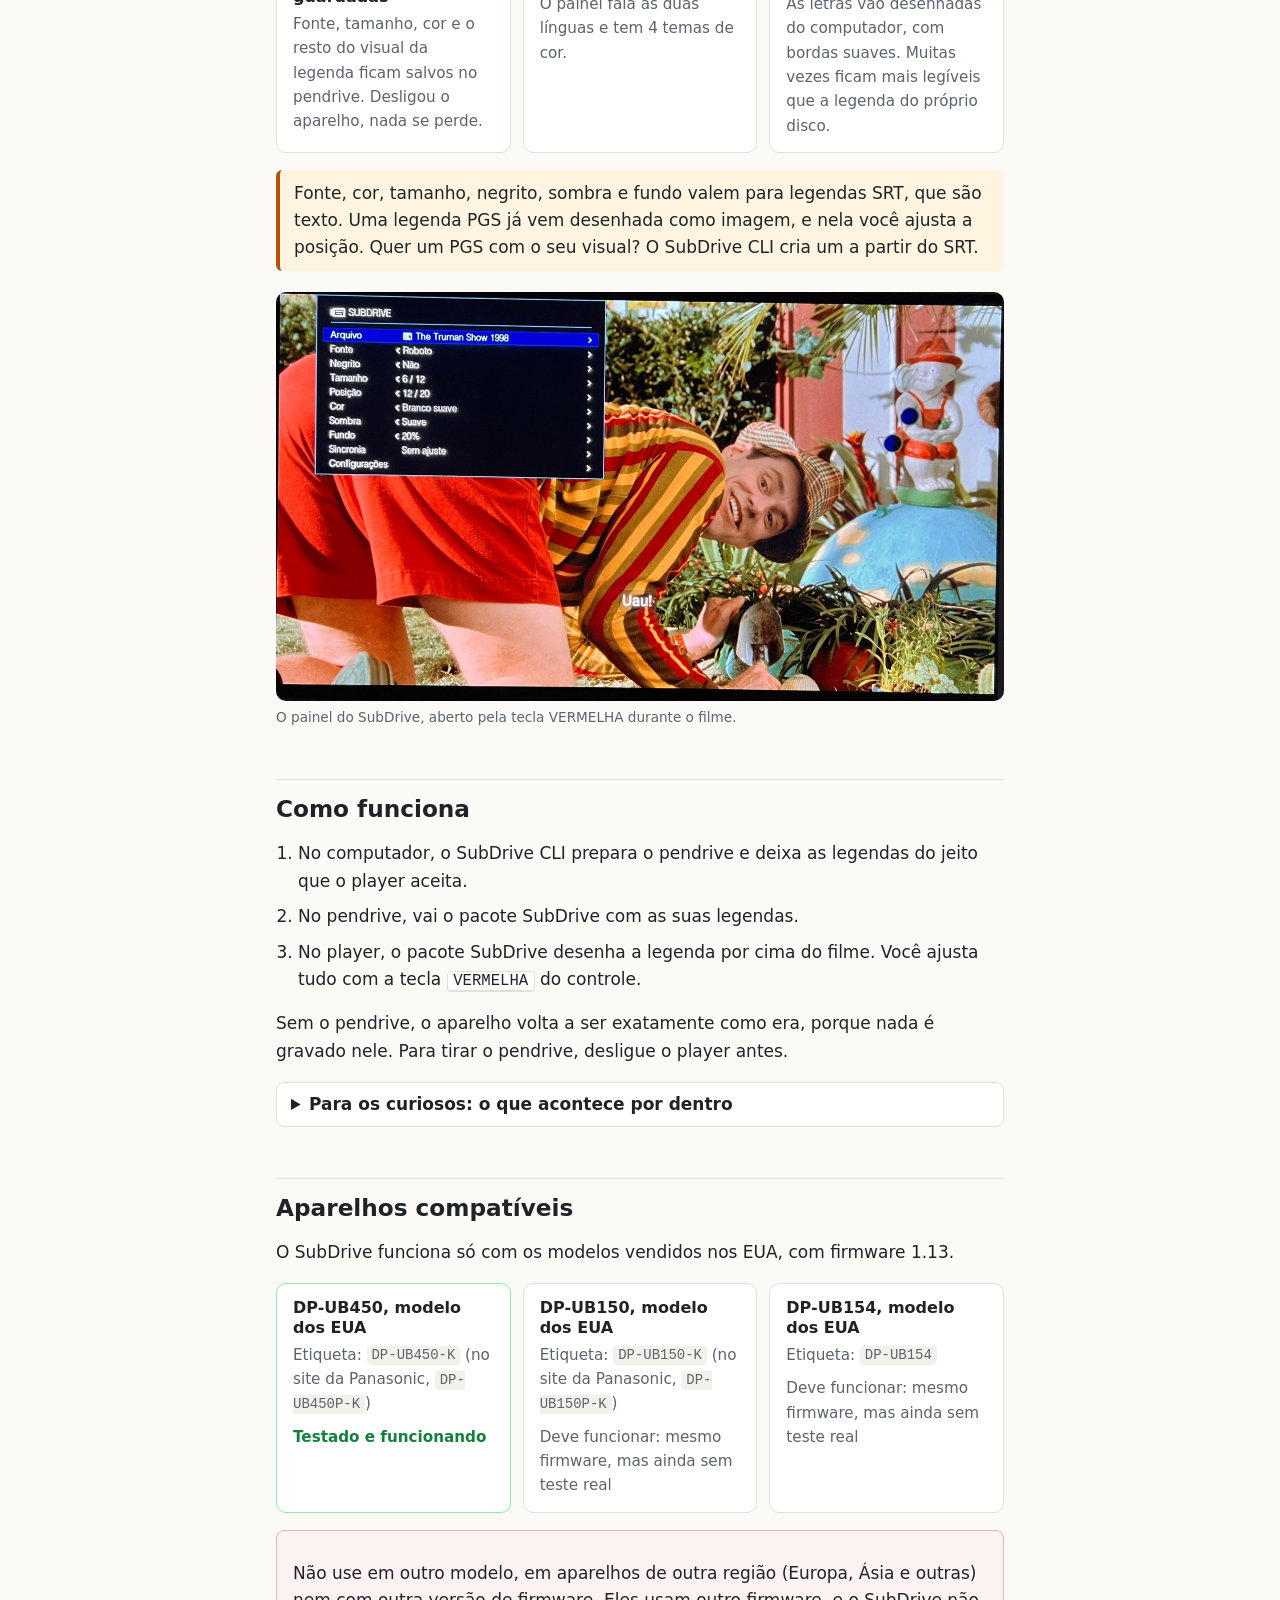
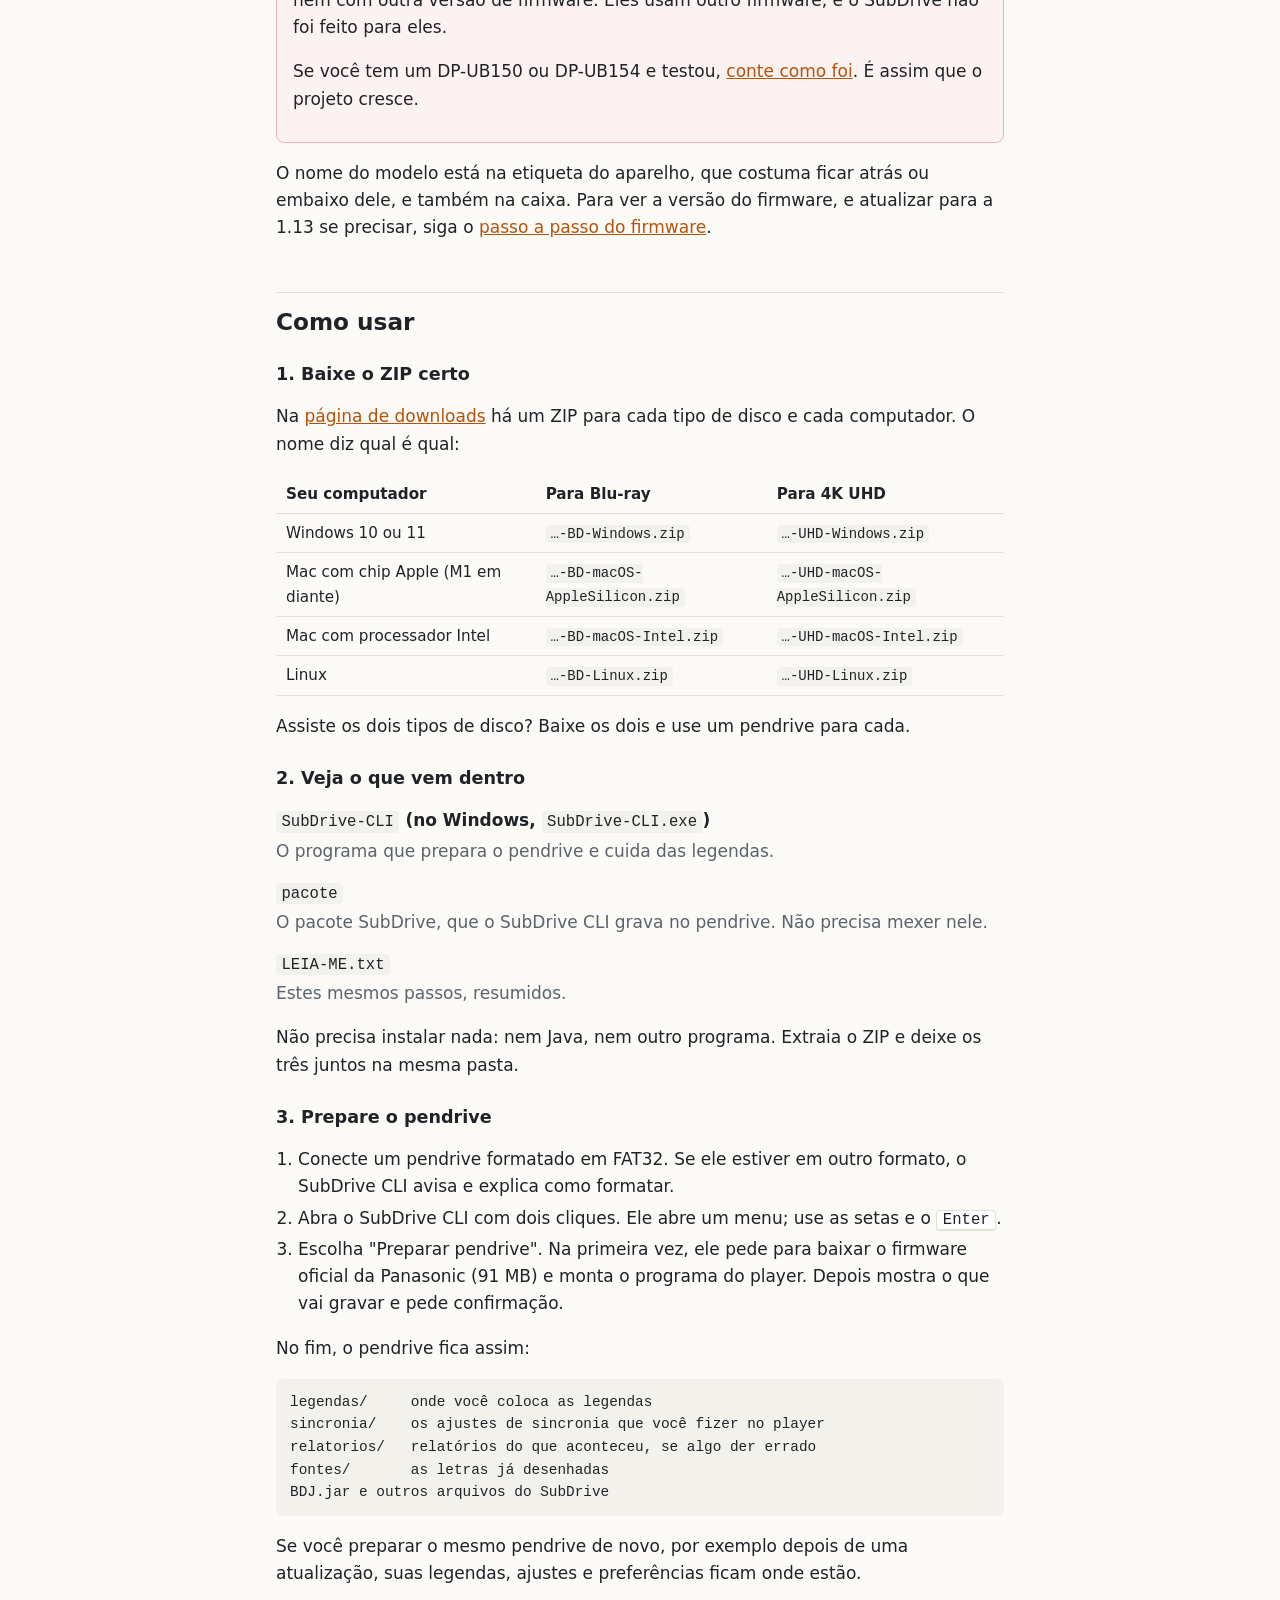
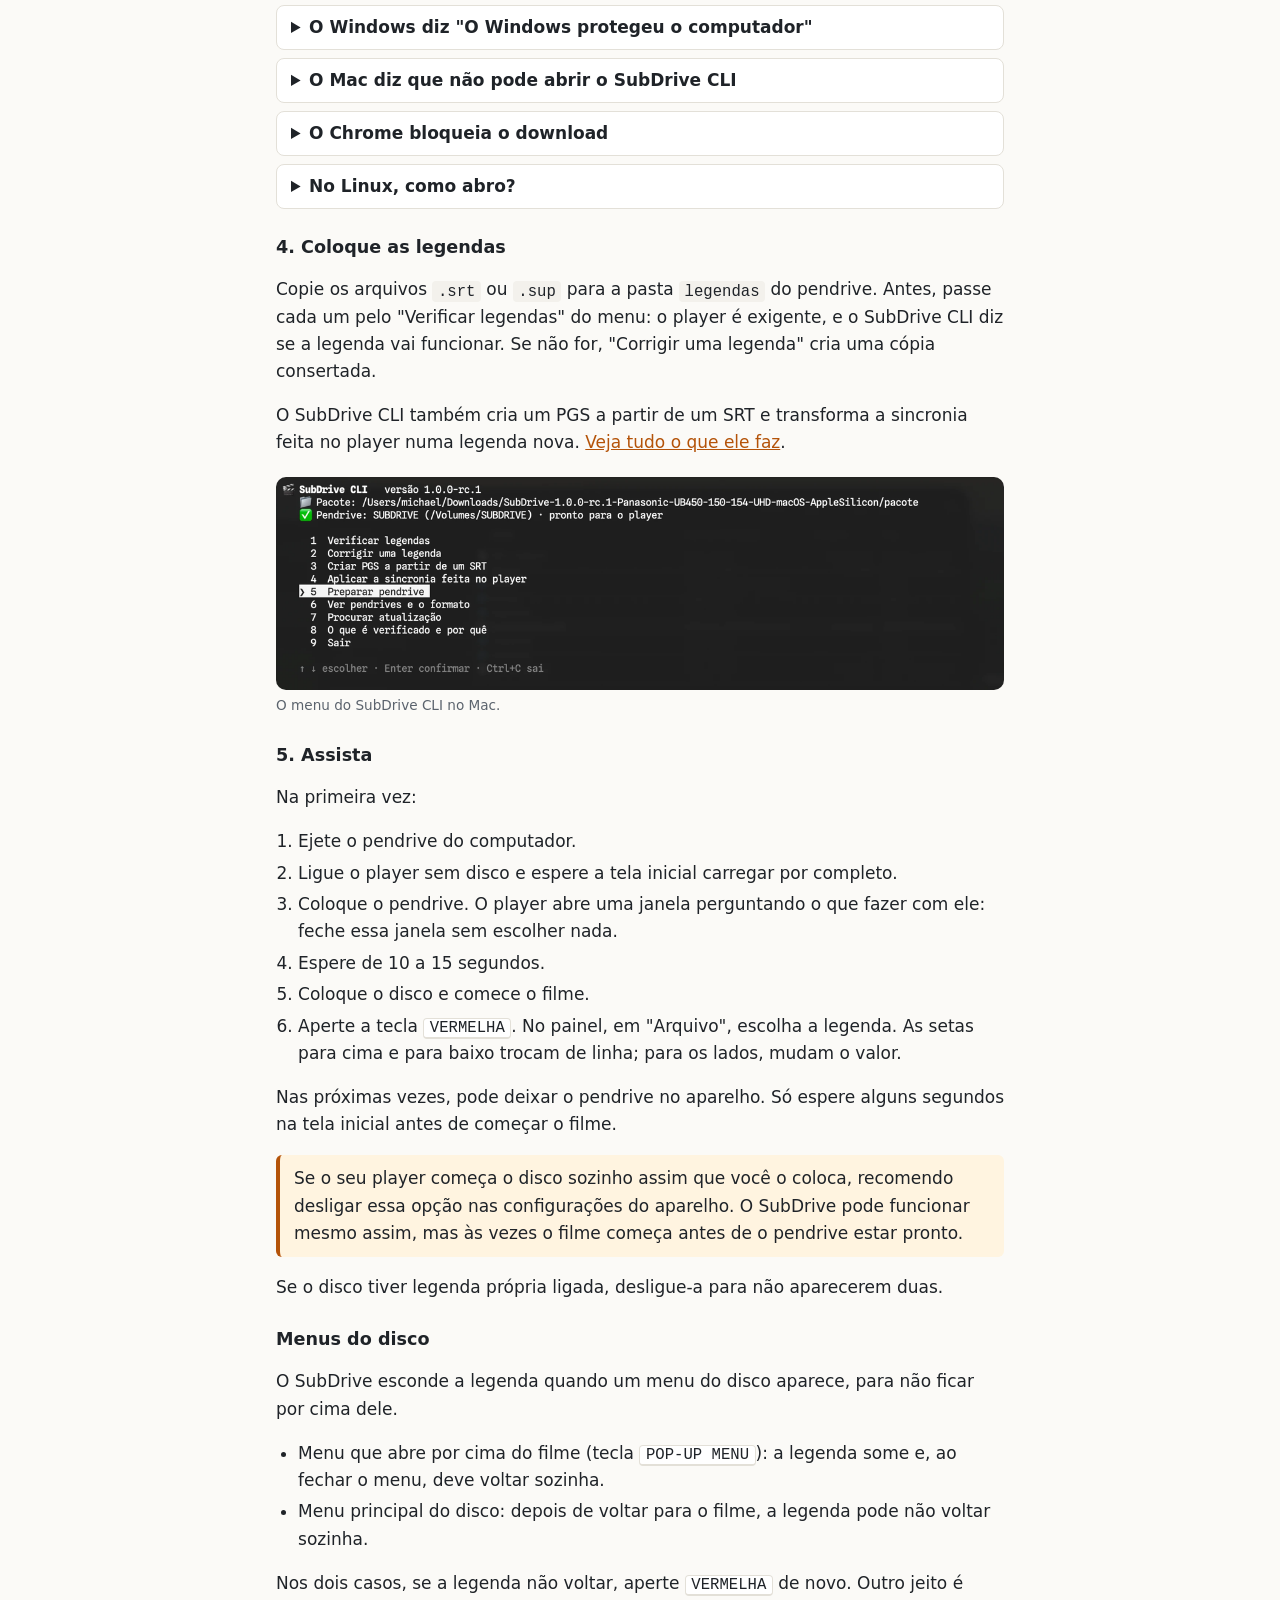
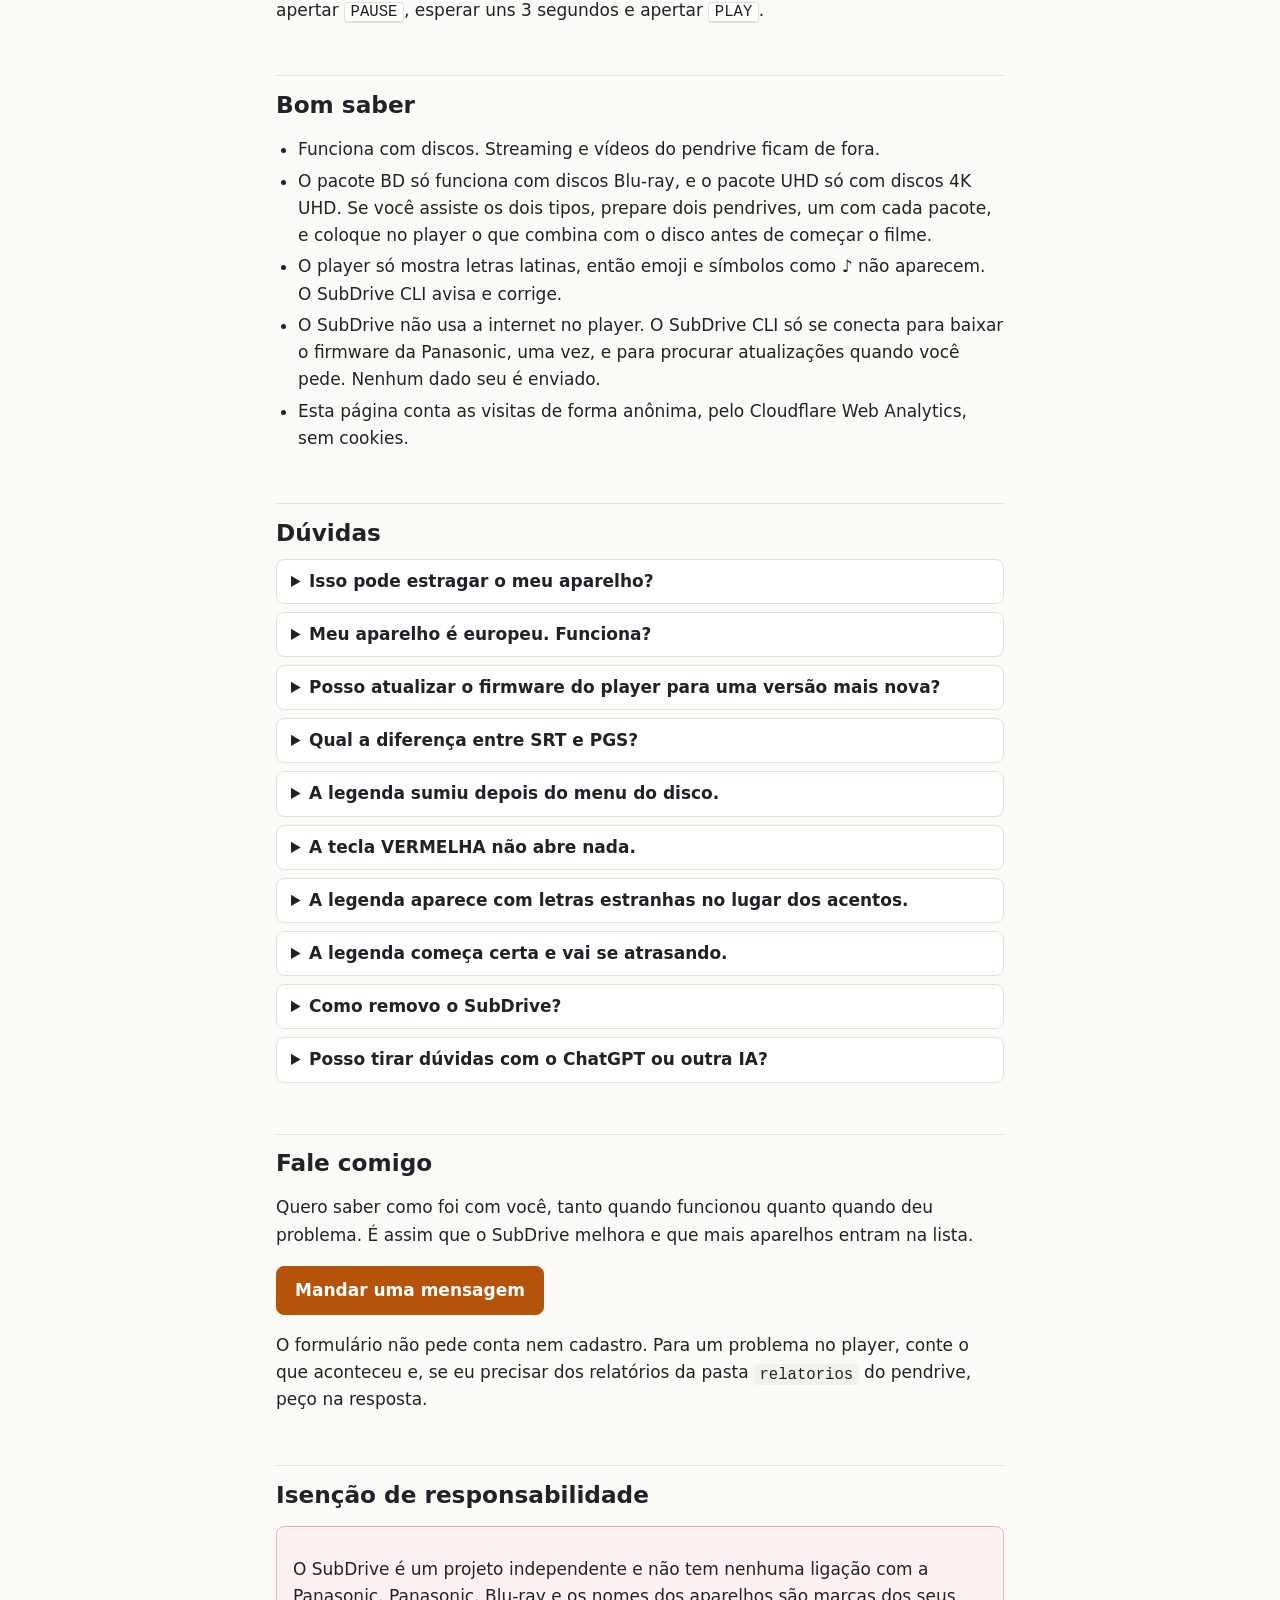
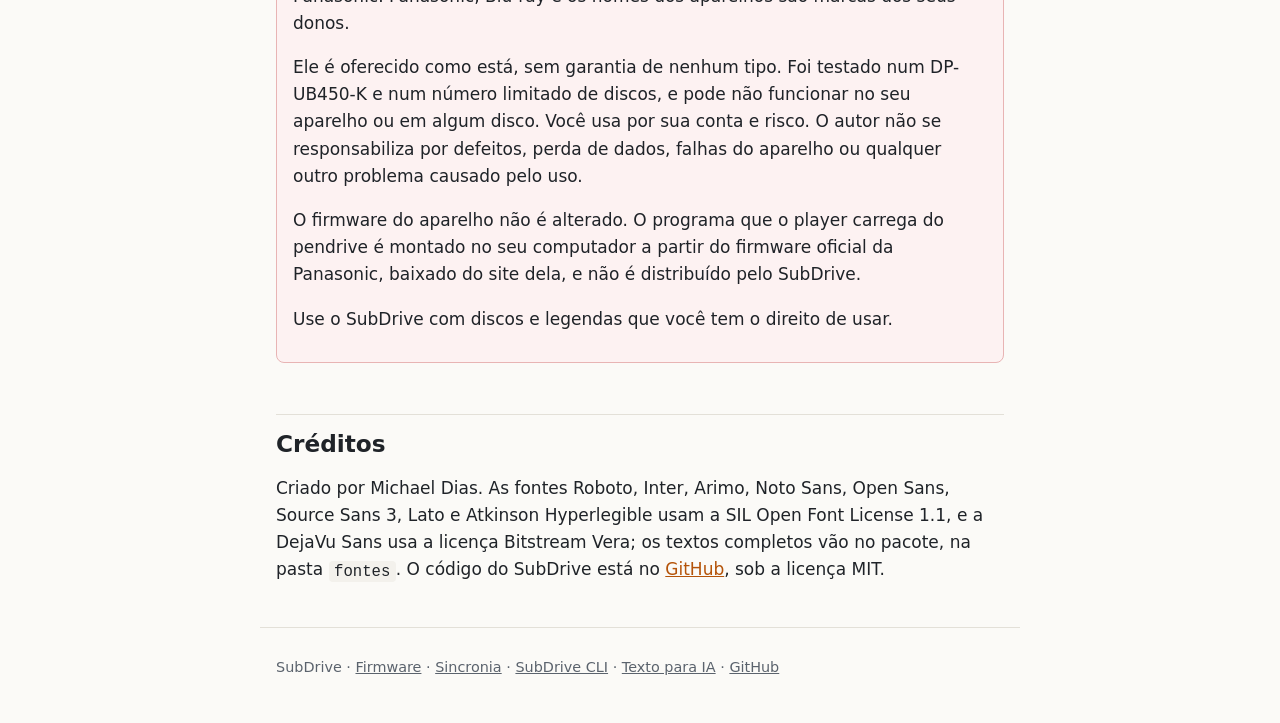
==== commit 1d6b3b9f: "Page: anonymous visit counter (Cloudflare Web Analytics) The pages load Cloudflare's cookie-free vis" ====
--- a/docs/index.html
+++ b/docs/index.html
@@ -179,6 +179,7 @@
   <li>O pacote BD só funciona com discos Blu-ray, e o pacote UHD só com discos 4K UHD. Se você assiste os dois tipos, prepare dois pendrives, um com cada pacote, e coloque no player o que combina com o disco antes de começar o filme.</li>
   <li>O player só mostra letras latinas, então emoji e símbolos como ♪ não aparecem. O SubDrive CLI avisa e corrige.</li>
   <li>O SubDrive não usa a internet no player. O SubDrive CLI só se conecta para baixar o firmware da Panasonic, uma vez, e para procurar atualizações quando você pede. Nenhum dado seu é enviado.</li>
+  <li>Esta página conta as visitas de forma anônima, pelo Cloudflare Web Analytics, sem cookies.</li>
 </ul>
 
 <h2 id="perguntas">Dúvidas</h2>
@@ -255,5 +256,6 @@
 <p>SubDrive · <a href="firmware.html">Firmware</a> · <a href="sincronia.html">Sincronia</a> · <a href="cli.html">SubDrive CLI</a> · <a href="subdrive-ia.txt">Texto para IA</a> · <a href="https://github.com/michaelfdias/subdrive">GitHub</a></p>
 </footer>
 <script src="copiar.js"></script>
+<script defer src="https://static.cloudflareinsights.com/beacon.min.js" data-cf-beacon='{"token": "__CF_TOKEN__"}'></script>
 </body>
 </html>
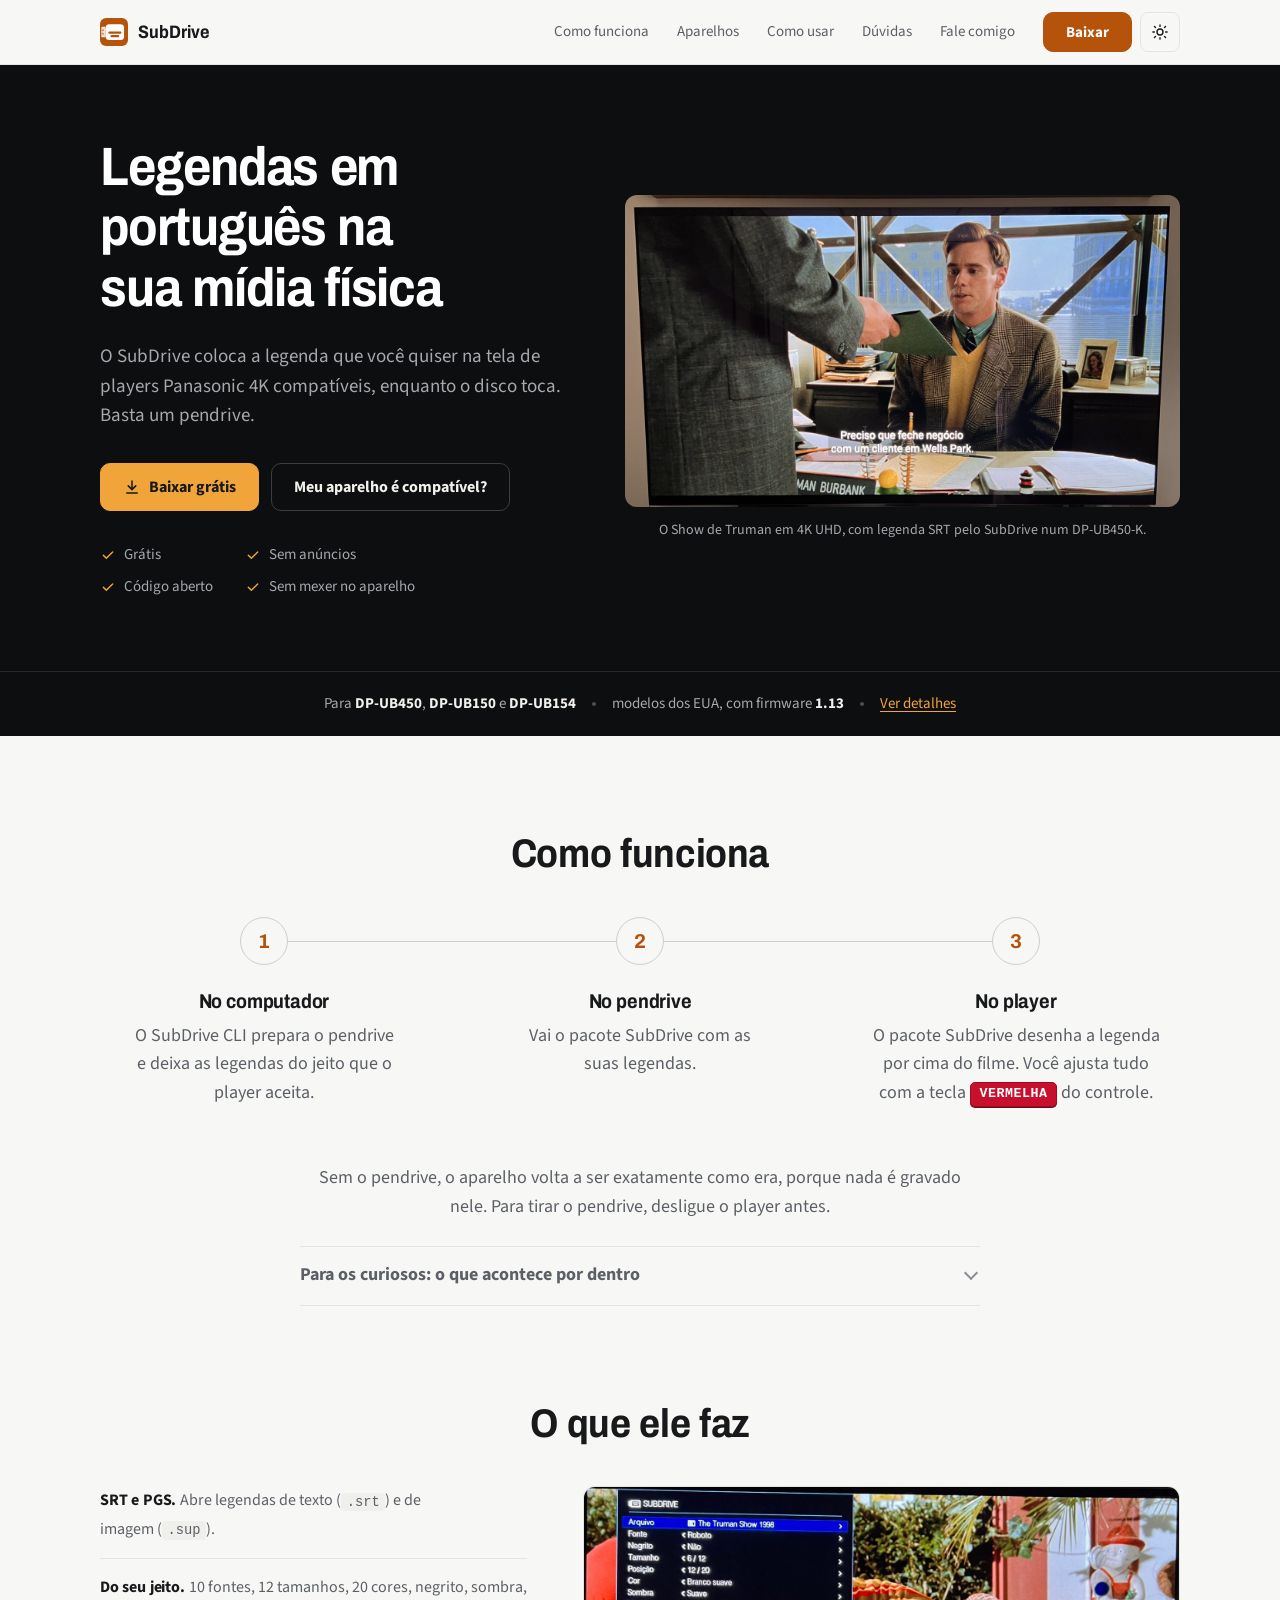
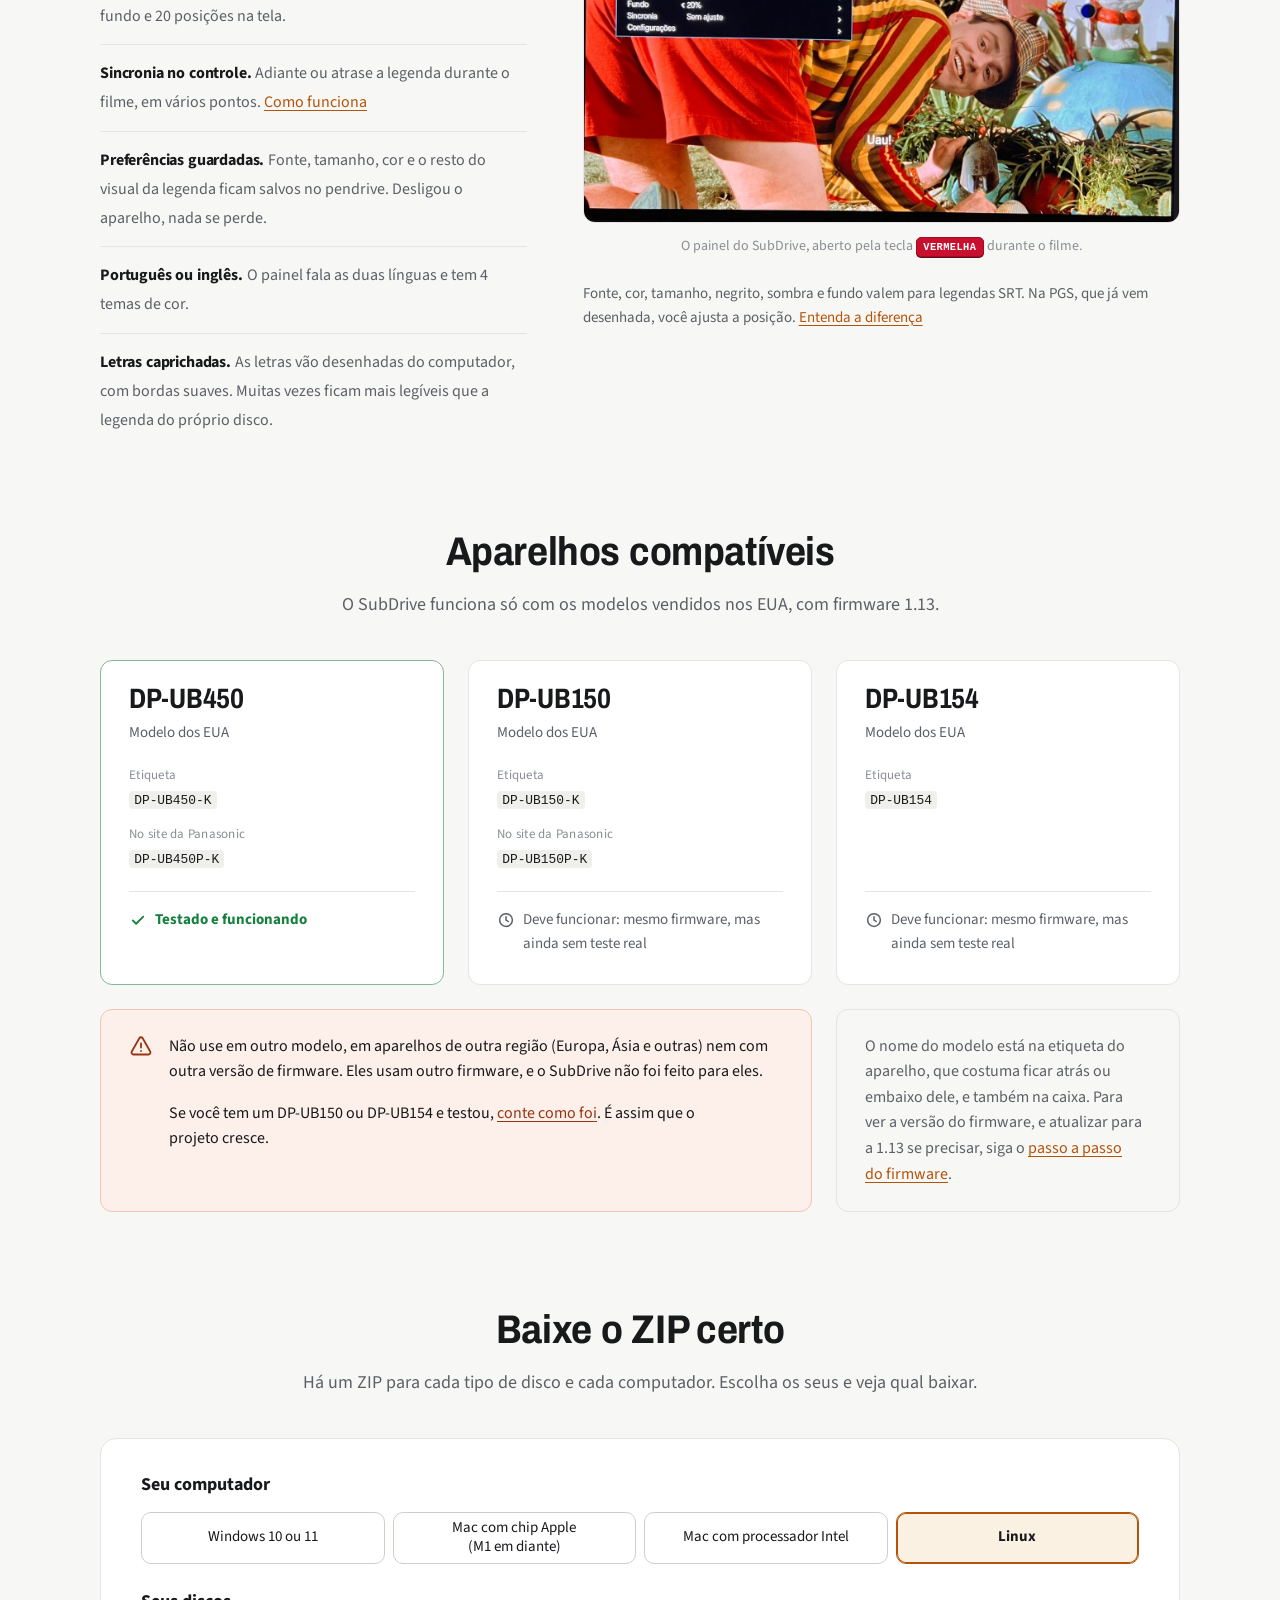
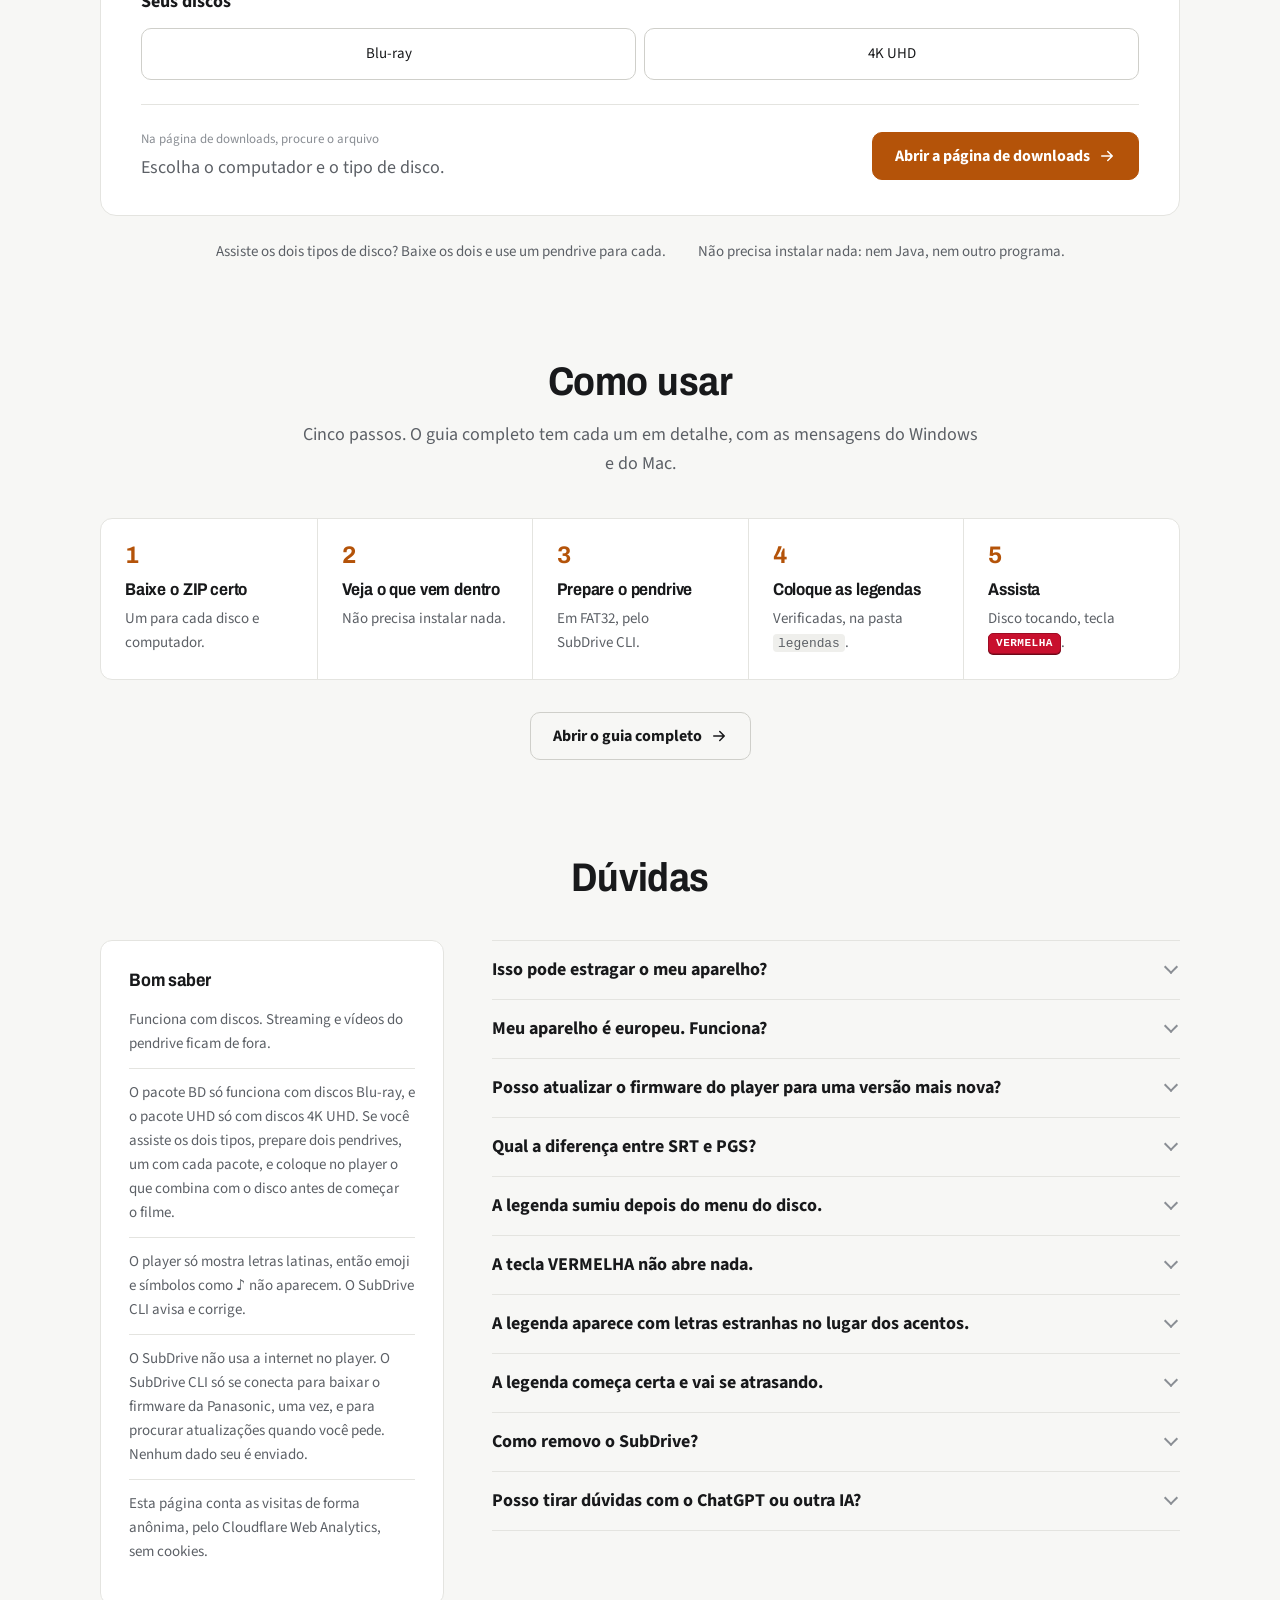
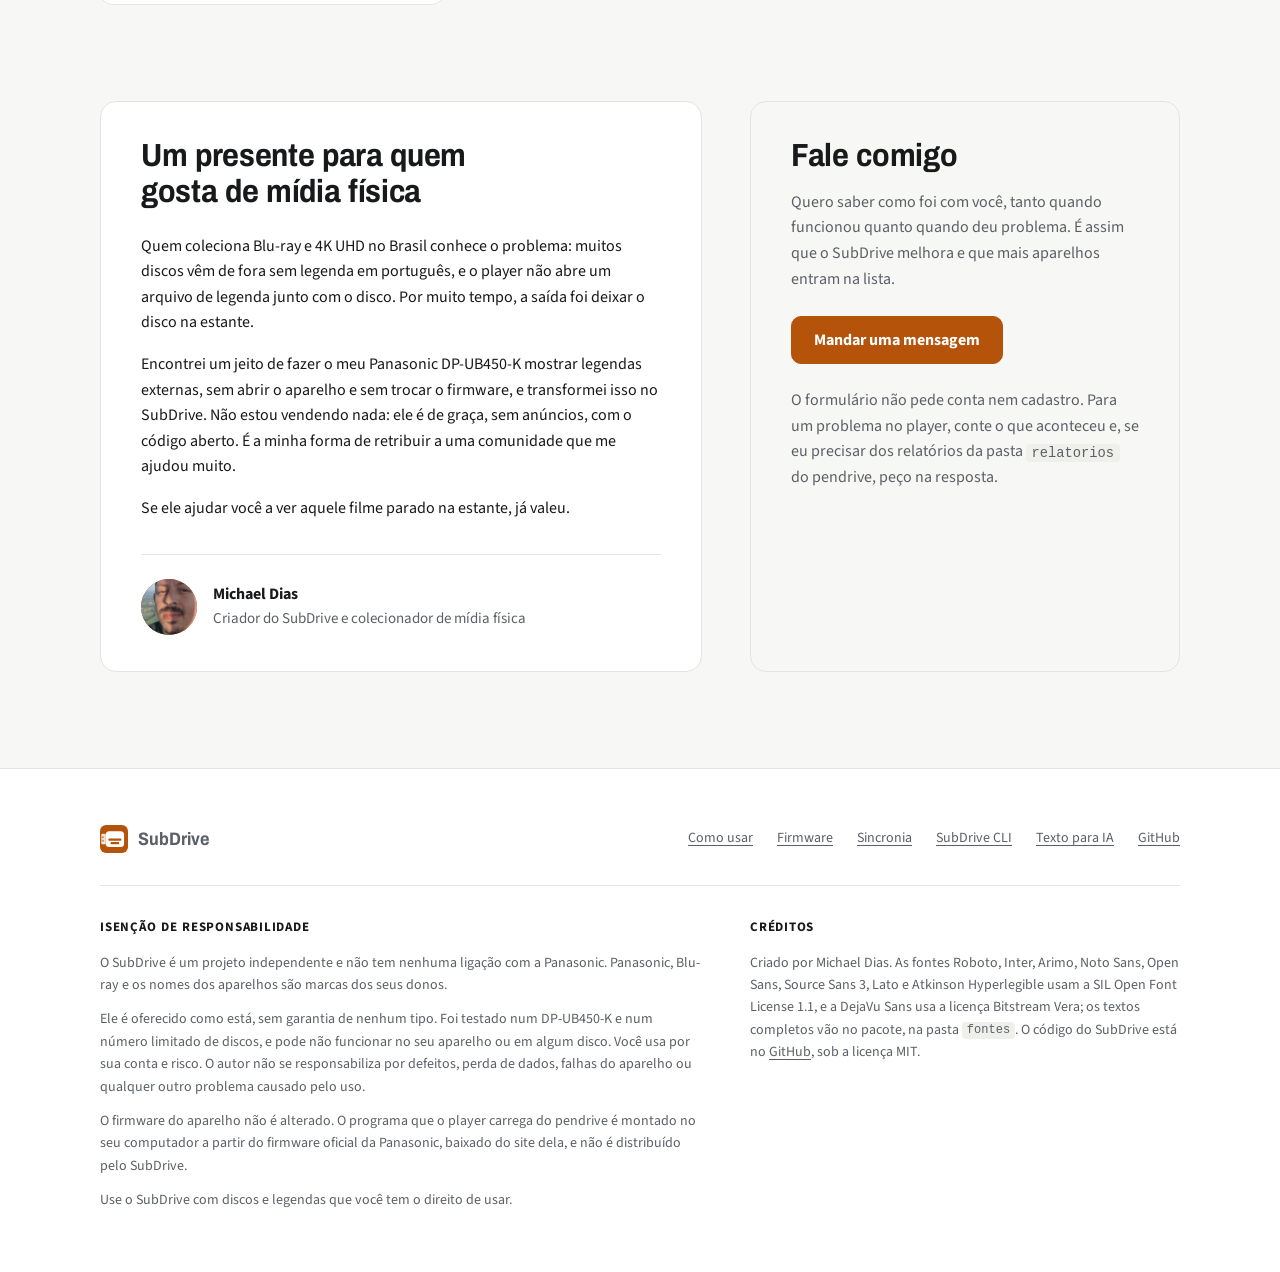
==== commit 65bd7ffe: "Page: redesign the site and move the step-by-step to its own page - Home now covers understanding, c" ====
--- a/docs/index.html
+++ b/docs/index.html
@@ -13,249 +13,337 @@
 <meta property="og:image:width" content="1200">
 <meta property="og:image:height" content="630">
 <meta name="twitter:card" content="summary_large_image">
+<meta name="theme-color" content="#0d0e10">
 <link rel="icon" href="img/icone.svg" type="image/svg+xml">
+<link rel="preload" href="fontes/sourcesans3.woff2" as="font" type="font/woff2" crossorigin>
+<link rel="preload" href="fontes/archivo.woff2" as="font" type="font/woff2" crossorigin>
 <link rel="stylesheet" href="estilo.css">
 <script src="tema.js"></script>
 </head>
 <body>
+<a class="sr" href="#conteudo">Pular para o conteúdo</a>
 <header class="topo">
-<nav class="menu">
-  <a class="marca" href="./"><img src="img/icone.svg" alt="">SubDrive</a>
-  <a href="#compativeis">Aparelhos</a>
-  <a href="#como-usar">Como usar</a>
-  <a href="#perguntas">Dúvidas</a>
-  <a href="#conte">Fale comigo</a>
-  <button type="button" class="tema">🌙 Escuro</button>
-</nav>
+<div class="largo">
+  <a class="marca" href=""><img src="img/icone.svg" alt="" width="28" height="28">SubDrive</a>
+  <nav aria-label="Principal">
+    <ul class="menu" id="menu">
+      <li><a href="#como-funciona">Como funciona</a></li>
+      <li><a href="#compativeis">Aparelhos</a></li>
+      <li><a href="guia.html">Como usar</a></li>
+      <li><a href="#perguntas">Dúvidas</a></li>
+      <li><a href="#conte">Fale comigo</a></li>
+    </ul>
+  </nav>
+  <a class="botao principal" href="#baixar">Baixar</a>
+  <button type="button" class="icone-botao tema" aria-label="Mudar o tema"><svg class="sol" viewBox="0 0 24 24" fill="none" stroke="currentColor" stroke-width="1.8" stroke-linecap="round" aria-hidden="true"><circle cx="12" cy="12" r="4"/><path d="M12 2.5v2M12 19.5v2M4.6 4.6 6 6M18 18l1.4 1.4M2.5 12h2M19.5 12h2M4.6 19.4 6 18M18 6l1.4-1.4"/></svg><svg class="lua" viewBox="0 0 24 24" fill="none" stroke="currentColor" stroke-width="1.8" stroke-linejoin="round" aria-hidden="true"><path d="M20 14.5A8 8 0 0 1 9.5 4a8 8 0 1 0 10.5 10.5Z"/></svg></button>
+  <button type="button" class="icone-botao abrir-menu" aria-label="Abrir o menu" aria-controls="menu" aria-expanded="false"><svg viewBox="0 0 24 24" fill="none" stroke="currentColor" stroke-width="1.8" stroke-linecap="round" aria-hidden="true"><path d="M4 7h16M4 12h16M4 17h16"/></svg></button>
+</div>
 </header>
-<main>
-
-<section class="abertura">
-<h1>Legendas em português na sua mídia física</h1>
-<p class="lead">O SubDrive coloca a legenda que você quiser na tela de players Panasonic 4K compatíveis, enquanto o disco toca. Basta um pendrive. É grátis.</p>
-<div class="botoes">
-  <a class="botao principal" href="#como-usar">Quero usar</a>
-  <a class="botao" href="#compativeis">Meu aparelho é compatível?</a>
-</div>
-<figure class="imagem"><img src="img/tv-legenda.jpg" width="1440" height="810" alt="TV mostrando O Show de Truman em 4K UHD com a legenda em português do SubDrive: Preciso que feche negócio com um cliente em Wells Park."><figcaption>O Show de Truman em 4K UHD, com legenda SRT pelo SubDrive num DP-UB450-K.</figcaption></figure>
-</section>
-
-<h2 id="presente">Um presente para quem gosta de mídia física</h2>
-<figure class="autor">
-  <div class="avatar" aria-hidden="true"><img src="img/autor.jpg" alt="" onerror="this.remove()"><span>MD</span></div>
-  <div>
-    <blockquote>
-      <p>Quem coleciona Blu-ray e 4K UHD no Brasil conhece o problema: muitos discos vêm de fora sem legenda em português, e o player não abre um arquivo de legenda junto com o disco. Por muito tempo, a saída foi deixar o disco na estante.</p>
-      <p>Encontrei um jeito de fazer o meu Panasonic DP-UB450-K mostrar legendas externas, sem abrir o aparelho e sem trocar o firmware, e transformei isso no SubDrive. Não estou vendendo nada: ele é de graça, sem anúncios, com o código aberto. É a minha forma de retribuir a uma comunidade que me ajudou muito.</p>
-      <p>Se ele ajudar você a ver aquele filme parado na estante, já valeu.</p>
-    </blockquote>
-    <figcaption class="quem"><strong>Michael Dias</strong>, criador do SubDrive e colecionador de mídia física</figcaption>
-  </div>
-</figure>
-
-<h2 id="recursos">O que ele faz</h2>
-<div class="grade">
-  <div class="cartao"><h3>SRT e PGS</h3><p>Abre legendas de texto (<code>.srt</code>) e de imagem (<code>.sup</code>).</p></div>
-  <div class="cartao"><h3>Do seu jeito</h3><p>10 fontes, 12 tamanhos, 20 cores, negrito, sombra, fundo e 20 posições na tela.</p></div>
-  <div class="cartao"><h3>Sincronia no controle</h3><p>Adiante ou atrase a legenda durante o filme, em vários pontos. <a href="sincronia.html">Como funciona</a></p></div>
-  <div class="cartao"><h3>Preferências guardadas</h3><p>Fonte, tamanho, cor e o resto do visual da legenda ficam salvos no pendrive. Desligou o aparelho, nada se perde.</p></div>
-  <div class="cartao"><h3>Português ou inglês</h3><p>O painel fala as duas línguas e tem 4 temas de cor.</p></div>
-  <div class="cartao"><h3>Letras caprichadas</h3><p>As letras vão desenhadas do computador, com bordas suaves. Muitas vezes ficam mais legíveis que a legenda do próprio disco.</p></div>
-</div>
-<p class="nota">Fonte, cor, tamanho, negrito, sombra e fundo valem para legendas SRT, que são texto. Uma legenda PGS já vem desenhada como imagem, e nela você ajusta a posição. Quer um PGS com o seu visual? O SubDrive CLI cria um a partir do SRT.</p>
-<figure class="imagem"><img src="img/painel.jpg" width="1440" height="810" loading="lazy" alt="Painel do SubDrive aberto sobre O Show de Truman, com as linhas Arquivo, Fonte, Negrito, Tamanho, Posição, Cor, Sombra, Fundo, Sincronia e Configurações."><figcaption>O painel do SubDrive, aberto pela tecla VERMELHA durante o filme.</figcaption></figure>
-
-<h2 id="como-funciona">Como funciona</h2>
-<ol class="passos">
-  <li>No computador, o SubDrive CLI prepara o pendrive e deixa as legendas do jeito que o player aceita.</li>
-  <li>No pendrive, vai o pacote SubDrive com as suas legendas.</li>
-  <li>No player, o pacote SubDrive desenha a legenda por cima do filme. Você ajusta tudo com a tecla <kbd>VERMELHA</kbd> do controle.</li>
-</ol>
-<p>Sem o pendrive, o aparelho volta a ser exatamente como era, porque nada é gravado nele. Para tirar o pendrive, desligue o player antes.</p>
-<details>
-<summary>Para os curiosos: o que acontece por dentro</summary>
-<p>Players da Panasonic (não sei se todos) conseguem carregar um programa Java de um pendrive. O pacote SubDrive usa essa porta: quando o disco começa, o player carrega o programa, que mostra a legenda e o painel.</p>
-<p>Esse programa é montado no seu computador pelo SubDrive CLI, a partir da biblioteca Java do firmware oficial da Panasonic, que ele baixa do site dela. São só duas mudanças: uma faz o player iniciar o SubDrive e a outra passa as teclas do controle para ele. O firmware instalado no aparelho continua o mesmo, e o SubDrive só grava no pendrive.</p>
-<p>O player usa uma biblioteca para Blu-ray e outra para 4K UHD. Por isso há dois pacotes, BD e UHD, cada um no seu pendrive.</p>
-</details>
-
-<h2 id="compativeis">Aparelhos compatíveis</h2>
-<p>O SubDrive funciona só com os modelos vendidos nos EUA, com firmware 1.13.</p>
-<div class="grade">
-  <div class="cartao ok"><h3>DP-UB450, modelo dos EUA</h3><p>Etiqueta: <code>DP-UB450-K</code> (no site da Panasonic, <code>DP-UB450P-K</code>)</p><p class="selo">Testado e funcionando</p></div>
-  <div class="cartao"><h3>DP-UB150, modelo dos EUA</h3><p>Etiqueta: <code>DP-UB150-K</code> (no site da Panasonic, <code>DP-UB150P-K</code>)</p><p class="selo neutro">Deve funcionar: mesmo firmware, mas ainda sem teste real</p></div>
-  <div class="cartao"><h3>DP-UB154, modelo dos EUA</h3><p>Etiqueta: <code>DP-UB154</code></p><p class="selo neutro">Deve funcionar: mesmo firmware, mas ainda sem teste real</p></div>
-</div>
-<div class="aviso">
-<p>Não use em outro modelo, em aparelhos de outra região (Europa, Ásia e outras) nem com outra versão de firmware. Eles usam outro firmware, e o SubDrive não foi feito para eles.</p>
-<p>Se você tem um DP-UB150 ou DP-UB154 e testou, <a href="#conte">conte como foi</a>. É assim que o projeto cresce.</p>
-</div>
-<p>O nome do modelo está na etiqueta do aparelho, que costuma ficar atrás ou embaixo dele, e também na caixa. Para ver a versão do firmware, e atualizar para a 1.13 se precisar, siga o <a href="firmware.html">passo a passo do firmware</a>.</p>
-
-<h2 id="como-usar">Como usar</h2>
-
-<h3>1. Baixe o ZIP certo</h3>
-<p>Na <a href="https://github.com/michaelfdias/subdrive/releases">página de downloads</a> há um ZIP para cada tipo de disco e cada computador. O nome diz qual é qual:</p>
-<table class="pilha">
-  <thead><tr><th>Seu computador</th><th>Para Blu-ray</th><th>Para 4K UHD</th></tr></thead>
-  <tbody>
-    <tr><td>Windows 10 ou 11</td><td data-rotulo="Blu-ray"><code>…-BD-Windows.zip</code></td><td data-rotulo="4K UHD"><code>…-UHD-Windows.zip</code></td></tr>
-    <tr><td>Mac com chip Apple (M1 em diante)</td><td data-rotulo="Blu-ray"><code>…-BD-macOS-AppleSilicon.zip</code></td><td data-rotulo="4K UHD"><code>…-UHD-macOS-AppleSilicon.zip</code></td></tr>
-    <tr><td>Mac com processador Intel</td><td data-rotulo="Blu-ray"><code>…-BD-macOS-Intel.zip</code></td><td data-rotulo="4K UHD"><code>…-UHD-macOS-Intel.zip</code></td></tr>
-    <tr><td>Linux</td><td data-rotulo="Blu-ray"><code>…-BD-Linux.zip</code></td><td data-rotulo="4K UHD"><code>…-UHD-Linux.zip</code></td></tr>
-  </tbody>
-</table>
-<p>Assiste os dois tipos de disco? Baixe os dois e use um pendrive para cada.</p>
-
-<h3>2. Veja o que vem dentro</h3>
-<dl class="itens">
-  <dt><code>SubDrive-CLI</code> (no Windows, <code>SubDrive-CLI.exe</code>)</dt><dd>O programa que prepara o pendrive e cuida das legendas.</dd>
-  <dt><code>pacote</code></dt><dd>O pacote SubDrive, que o SubDrive CLI grava no pendrive. Não precisa mexer nele.</dd>
-  <dt><code>LEIA-ME.txt</code></dt><dd>Estes mesmos passos, resumidos.</dd>
-</dl>
-<p>Não precisa instalar nada: nem Java, nem outro programa. Extraia o ZIP e deixe os três juntos na mesma pasta.</p>
-
-<h3>3. Prepare o pendrive</h3>
-<ol>
-  <li>Conecte um pendrive formatado em FAT32. Se ele estiver em outro formato, o SubDrive CLI avisa e explica como formatar.</li>
-  <li>Abra o SubDrive CLI com dois cliques. Ele abre um menu; use as setas e o <kbd>Enter</kbd>.</li>
-  <li>Escolha "Preparar pendrive". Na primeira vez, ele pede para baixar o firmware oficial da Panasonic (91 MB) e monta o programa do player. Depois mostra o que vai gravar e pede confirmação.</li>
-</ol>
-<p>No fim, o pendrive fica assim:</p>
-<pre><code>legendas/     onde você coloca as legendas
-sincronia/    os ajustes de sincronia que você fizer no player
-relatorios/   relatórios do que aconteceu, se algo der errado
-fontes/       as letras já desenhadas
-BDJ.jar e outros arquivos do SubDrive</code></pre>
-<p>Se você preparar o mesmo pendrive de novo, por exemplo depois de uma atualização, suas legendas, ajustes e preferências ficam onde estão.</p>
-
-<details>
-<summary>O Windows diz "O Windows protegeu o computador"</summary>
-<p>Aparece com programas novos que não pagam por um certificado digital. Clique em "Mais informações" e depois em "Executar assim mesmo". Só na primeira vez.</p>
-</details>
-<details>
-<summary>O Mac diz que não pode abrir o SubDrive CLI</summary>
-<p>Abra Ajustes do Sistema, vá em Privacidade e Segurança, desça até a mensagem sobre o SubDrive CLI e clique em "Abrir Mesmo Assim". Depois disso ele abre com dois cliques, numa janela do Terminal.</p>
-</details>
-<details>
-<summary>O Chrome bloqueia o download</summary>
-<p>Abra a lista de downloads (<kbd>Ctrl</kbd>+<kbd>J</kbd> no Windows, <kbd>⌘</kbd>+<kbd>Shift</kbd>+<kbd>J</kbd> no Mac), encontre o arquivo e escolha "Manter". Ou baixe por outro navegador.</p>
-</details>
-<details>
-<summary>No Linux, como abro?</summary>
-<p>Num terminal, dentro da pasta extraída, rode <code>./SubDrive-CLI</code>.</p>
-</details>
-
-<h3>4. Coloque as legendas</h3>
-<p>Copie os arquivos <code>.srt</code> ou <code>.sup</code> para a pasta <code>legendas</code> do pendrive. Antes, passe cada um pelo "Verificar legendas" do menu: o player é exigente, e o SubDrive CLI diz se a legenda vai funcionar. Se não for, "Corrigir uma legenda" cria uma cópia consertada.</p>
-<p>O SubDrive CLI também cria um PGS a partir de um SRT e transforma a sincronia feita no player numa legenda nova. <a href="cli.html">Veja tudo o que ele faz</a>.</p>
-<figure class="imagem"><img src="img/cli-menu.png" width="1200" height="351" loading="lazy" alt="Menu do SubDrive CLI no Terminal do Mac, com o pendrive pronto para o player."><figcaption>O menu do SubDrive CLI no Mac.</figcaption></figure>
-
-<h3>5. Assista</h3>
-<p>Na primeira vez:</p>
-<ol>
-  <li>Ejete o pendrive do computador.</li>
-  <li>Ligue o player sem disco e espere a tela inicial carregar por completo.</li>
-  <li>Coloque o pendrive. O player abre uma janela perguntando o que fazer com ele: feche essa janela sem escolher nada.</li>
-  <li>Espere de 10 a 15 segundos.</li>
-  <li>Coloque o disco e comece o filme.</li>
-  <li>Aperte a tecla <kbd>VERMELHA</kbd>. No painel, em "Arquivo", escolha a legenda. As setas para cima e para baixo trocam de linha; para os lados, mudam o valor.</li>
-</ol>
-<p>Nas próximas vezes, pode deixar o pendrive no aparelho. Só espere alguns segundos na tela inicial antes de começar o filme.</p>
-<p class="nota">Se o seu player começa o disco sozinho assim que você o coloca, recomendo desligar essa opção nas configurações do aparelho. O SubDrive pode funcionar mesmo assim, mas às vezes o filme começa antes de o pendrive estar pronto.</p>
-<p>Se o disco tiver legenda própria ligada, desligue-a para não aparecerem duas.</p>
-
-<h3>Menus do disco</h3>
-<p>O SubDrive esconde a legenda quando um menu do disco aparece, para não ficar por cima dele.</p>
-<ul>
-  <li>Menu que abre por cima do filme (tecla <kbd>POP-UP MENU</kbd>): a legenda some e, ao fechar o menu, deve voltar sozinha.</li>
-  <li>Menu principal do disco: depois de voltar para o filme, a legenda pode não voltar sozinha.</li>
-</ul>
-<p>Nos dois casos, se a legenda não voltar, aperte <kbd>VERMELHA</kbd> de novo. Outro jeito é apertar <kbd>PAUSE</kbd>, esperar uns 3 segundos e apertar <kbd>PLAY</kbd>.</p>
-
-<h2 id="limites">Bom saber</h2>
-<ul>
-  <li>Funciona com discos. Streaming e vídeos do pendrive ficam de fora.</li>
-  <li>O pacote BD só funciona com discos Blu-ray, e o pacote UHD só com discos 4K UHD. Se você assiste os dois tipos, prepare dois pendrives, um com cada pacote, e coloque no player o que combina com o disco antes de começar o filme.</li>
-  <li>O player só mostra letras latinas, então emoji e símbolos como ♪ não aparecem. O SubDrive CLI avisa e corrige.</li>
-  <li>O SubDrive não usa a internet no player. O SubDrive CLI só se conecta para baixar o firmware da Panasonic, uma vez, e para procurar atualizações quando você pede. Nenhum dado seu é enviado.</li>
-  <li>Esta página conta as visitas de forma anônima, pelo Cloudflare Web Analytics, sem cookies.</li>
-</ul>
-
-<h2 id="perguntas">Dúvidas</h2>
-<details>
-<summary>Isso pode estragar o meu aparelho?</summary>
-<p>O SubDrive não grava nada no aparelho e não troca o firmware: tudo fica no pendrive. Mesmo assim, é um projeto feito por uma pessoa, testado num aparelho e num número limitado de discos. Leia a <a href="#isencao">isenção de responsabilidade</a>.</p>
-</details>
-<details>
-<summary>Meu aparelho é europeu. Funciona?</summary>
-<p>Não. O firmware europeu é outro, e o SubDrive depende do firmware dos EUA. Não tente.</p>
-</details>
-<details>
-<summary>Posso atualizar o firmware do player para uma versão mais nova?</summary>
-<p>Se a Panasonic lançar uma versão depois da 1.13, espere o SubDrive confirmar que ela funciona. A página do <a href="firmware.html">firmware</a> explica como desligar a atualização automática.</p>
-</details>
-<details>
-<summary>Qual a diferença entre SRT e PGS?</summary>
-<p>O SRT (<code>.srt</code>) é uma legenda de texto: um arquivo pequeno com as falas e os horários. É o formato mais fácil de achar na internet. Como é texto, o SubDrive desenha as letras na hora, e você escolhe fonte, tamanho, cor, negrito, sombra e fundo.</p>
-<p>O PGS (<code>.sup</code>) é a legenda em imagem, o mesmo formato dos discos Blu-ray. Cada fala já vem desenhada, então ela aparece exatamente como foi feita, mas dá para mudar só a posição. O SubDrive CLI cria um PGS a partir de um SRT, com o visual que você escolher.</p>
-<p>Na dúvida, use SRT.</p>
-</details>
-<details>
-<summary>A legenda sumiu depois do menu do disco.</summary>
-<p>Aperte <kbd>VERMELHA</kbd>, ou aperte <kbd>PAUSE</kbd>, espere uns 3 segundos e aperte <kbd>PLAY</kbd>. Veja <a href="#como-usar">Menus do disco</a>.</p>
-</details>
-<details>
-<summary>A tecla VERMELHA não abre nada.</summary>
-<p>Confira se o aparelho e o firmware são compatíveis e se o pendrive é do tipo do disco (BD para Blu-ray, UHD para 4K UHD). Depois tire o disco, volte à tela inicial, espere alguns segundos com o pendrive conectado e comece o filme de novo.</p>
-</details>
-<details>
-<summary>A legenda aparece com letras estranhas no lugar dos acentos.</summary>
-<p>Use "Corrigir uma legenda" no SubDrive CLI. Ele cria uma cópia corrigida ao lado da original.</p>
-</details>
-<details>
-<summary>A legenda começa certa e vai se atrasando.</summary>
-<p>Ela foi feita para outra versão do filme. A sincronia em dois pontos resolve: <a href="sincronia.html">veja como</a>.</p>
-</details>
-<details>
-<summary>Como removo o SubDrive?</summary>
-<p>Desligue o player e só então tire o pendrive. Sem ele, o aparelho funciona exatamente como antes.</p>
-</details>
-<details>
-<summary>Posso tirar dúvidas com o ChatGPT ou outra IA?</summary>
-<p>Pode. Este <a href="subdrive-ia.txt">texto completo sobre o SubDrive</a> foi feito para isso: copie, cole no começo da conversa e faça a sua pergunta.</p>
-<p><button type="button" data-arquivo="subdrive-ia.txt">Copiar o texto para a IA</button></p>
-</details>
-
-<h2 id="conte">Fale comigo</h2>
-<p>Quero saber como foi com você, tanto quando funcionou quanto quando deu problema. É assim que o SubDrive melhora e que mais aparelhos entram na lista.</p>
-<div class="contato">
-  <a class="botao principal" href="https://forms.gle/VtNmmcMs9byjnQvP8">Mandar uma mensagem</a>
-</div>
-<p>O formulário não pede conta nem cadastro. Para um problema no player, conte o que aconteceu e, se eu precisar dos relatórios da pasta <code>relatorios</code> do pendrive, peço na resposta.</p>
-
-<section data-secao-pix>
-<h2 id="apoie">Quer retribuir?</h2>
-<p>Não precisa. Mas se quiser, qualquer valor no Pix ajuda a manter o projeto. A chave também aparece como QR code em Configurações, no painel do player.</p>
-<div class="pix"><code id="chave-pix" data-pix>__PIX_KEY__</code> <button type="button" data-copiar="#chave-pix">Copiar a chave Pix</button></div>
-</section>
-
-<h2 id="isencao">Isenção de responsabilidade</h2>
-<div class="aviso">
-<p>O SubDrive é um projeto independente e não tem nenhuma ligação com a Panasonic. Panasonic, Blu-ray e os nomes dos aparelhos são marcas dos seus donos.</p>
-<p>Ele é oferecido como está, sem garantia de nenhum tipo. Foi testado num DP-UB450-K e num número limitado de discos, e pode não funcionar no seu aparelho ou em algum disco. Você usa por sua conta e risco. O autor não se responsabiliza por defeitos, perda de dados, falhas do aparelho ou qualquer outro problema causado pelo uso.</p>
-<p>O firmware do aparelho não é alterado. O programa que o player carrega do pendrive é montado no seu computador a partir do firmware oficial da Panasonic, baixado do site dela, e não é distribuído pelo SubDrive.</p>
-<p>Use o SubDrive com discos e legendas que você tem o direito de usar.</p>
-</div>
-
-<h2 id="creditos">Créditos</h2>
-<p>Criado por Michael Dias. As fontes Roboto, Inter, Arimo, Noto Sans, Open Sans, Source Sans 3, Lato e Atkinson Hyperlegible usam a SIL Open Font License 1.1, e a DejaVu Sans usa a licença Bitstream Vera; os textos completos vão no pacote, na pasta <code>fontes</code>. O código do SubDrive está no <a href="https://github.com/michaelfdias/subdrive">GitHub</a>, sob a licença MIT.</p>
+
+<main id="conteudo">
+
+<section class="abertura" aria-labelledby="titulo">
+  <div class="largo abertura-grade">
+    <div class="abertura-texto">
+    <h1 id="titulo">Legendas em português na sua mídia física</h1>
+    <p class="lead">O SubDrive coloca a legenda que você quiser na tela de players Panasonic 4K compatíveis, enquanto o disco toca. Basta um pendrive.</p>
+    <div class="botoes">
+      <a class="botao principal" href="#baixar"><svg viewBox="0 0 24 24" fill="none" stroke="currentColor" stroke-width="2" stroke-linecap="round" stroke-linejoin="round" aria-hidden="true"><path d="M12 4v11M7 10.5l5 5 5-5M5 20h14"/></svg>Baixar grátis</a>
+      <a class="botao" href="#compativeis">Meu aparelho é compatível?</a>
+    </div>
+    <ul class="selos-abertura">
+      <li><svg viewBox="0 0 24 24" fill="none" stroke="currentColor" stroke-width="2.2" stroke-linecap="round" stroke-linejoin="round" aria-hidden="true"><path d="m5 12.5 4.5 4.5L19 7.5"/></svg>Grátis</li>
+      <li><svg viewBox="0 0 24 24" fill="none" stroke="currentColor" stroke-width="2.2" stroke-linecap="round" stroke-linejoin="round" aria-hidden="true"><path d="m5 12.5 4.5 4.5L19 7.5"/></svg>Sem anúncios</li>
+      <li><svg viewBox="0 0 24 24" fill="none" stroke="currentColor" stroke-width="2.2" stroke-linecap="round" stroke-linejoin="round" aria-hidden="true"><path d="m5 12.5 4.5 4.5L19 7.5"/></svg>Código aberto</li>
+      <li><svg viewBox="0 0 24 24" fill="none" stroke="currentColor" stroke-width="2.2" stroke-linecap="round" stroke-linejoin="round" aria-hidden="true"><path d="m5 12.5 4.5 4.5L19 7.5"/></svg>Sem mexer no aparelho</li>
+    </ul>
+    </div>
+    <figure class="tela">
+      <img src="img/tv-legenda.jpg" width="1440" height="810" alt="TV mostrando O Show de Truman em 4K UHD com a legenda em português do SubDrive: Preciso que feche negócio com um cliente em Wells Park.">
+      <figcaption>O Show de Truman em 4K UHD, com legenda SRT pelo SubDrive num DP-UB450-K.</figcaption>
+    </figure>
+  </div>
+  <div class="faixa-compat">
+    <div class="largo">
+      <span>Para <strong>DP-UB450</strong>, <strong>DP-UB150</strong> e <strong>DP-UB154</strong></span>
+      <span class="sep" aria-hidden="true"></span>
+      <span>modelos dos EUA, com firmware <strong>1.13</strong></span>
+      <span class="sep" aria-hidden="true"></span>
+      <a href="#compativeis">Ver detalhes</a>
+    </div>
+  </div>
+</section>
+
+<section class="secao" id="como-funciona" aria-labelledby="t-como">
+  <div class="largo">
+    <header class="titulo-secao">
+      <h2 id="t-como">Como funciona</h2>
+    </header>
+    <ol class="passos">
+      <li><h3>No computador</h3><p>O SubDrive CLI prepara o pendrive e deixa as legendas do jeito que o player aceita.</p></li>
+      <li><h3>No pendrive</h3><p>Vai o pacote SubDrive com as suas legendas.</p></li>
+      <li><h3>No player</h3><p>O pacote SubDrive desenha a legenda por cima do filme. Você ajusta tudo com a tecla <kbd class="vermelha">VERMELHA</kbd> do controle.</p></li>
+    </ol>
+    <div class="depois-passos">
+      <p>Sem o pendrive, o aparelho volta a ser exatamente como era, porque nada é gravado nele. Para tirar o pendrive, desligue o player antes.</p>
+      <details>
+        <summary>Para os curiosos: o que acontece por dentro</summary>
+        <p>Players da Panasonic (não sei se todos) conseguem carregar um programa Java de um pendrive. O pacote SubDrive usa essa porta: quando o disco começa, o player carrega o programa, que mostra a legenda e o painel.</p>
+        <p>Esse programa é montado no seu computador pelo SubDrive CLI, a partir da biblioteca Java do firmware oficial da Panasonic, que ele baixa do site dela. São só duas mudanças: uma faz o player iniciar o SubDrive e a outra passa as teclas do controle para ele. O firmware instalado no aparelho continua o mesmo, e o SubDrive só grava no pendrive.</p>
+        <p>O player usa uma biblioteca para Blu-ray e outra para 4K UHD. Por isso há dois pacotes, BD e UHD, cada um no seu pendrive.</p>
+      </details>
+    </div>
+  </div>
+</section>
+
+<section class="secao" id="recursos" aria-labelledby="t-recursos">
+  <div class="largo">
+    <header class="titulo-secao">
+      <h2 id="t-recursos">O que ele faz</h2>
+    </header>
+    <div class="recursos-grade">
+    <ul class="recursos">
+      <li><h3>SRT e PGS</h3><p>Abre legendas de texto (<code>.srt</code>) e de imagem (<code>.sup</code>).</p></li>
+      <li><h3>Do seu jeito</h3><p>10 fontes, 12 tamanhos, 20 cores, negrito, sombra, fundo e 20 posições na tela.</p></li>
+      <li><h3>Sincronia no controle</h3><p>Adiante ou atrase a legenda durante o filme, em vários pontos. <a href="sincronia.html">Como funciona</a></p></li>
+      <li><h3>Preferências guardadas</h3><p>Fonte, tamanho, cor e o resto do visual da legenda ficam salvos no pendrive. Desligou o aparelho, nada se perde.</p></li>
+      <li><h3>Português ou inglês</h3><p>O painel fala as duas línguas e tem 4 temas de cor.</p></li>
+      <li><h3>Letras caprichadas</h3><p>As letras vão desenhadas do computador, com bordas suaves. Muitas vezes ficam mais legíveis que a legenda do próprio disco.</p></li>
+    </ul>
+    <div>
+    <figure class="figura">
+      <img src="img/painel.jpg" width="1440" height="810" loading="lazy" alt="Painel do SubDrive aberto sobre O Show de Truman, com as linhas Arquivo, Fonte, Negrito, Tamanho, Posição, Cor, Sombra, Fundo, Sincronia e Configurações.">
+      <figcaption>O painel do SubDrive, aberto pela tecla <kbd class="vermelha">VERMELHA</kbd> durante o filme.</figcaption>
+    </figure>
+    <p class="observacao">Fonte, cor, tamanho, negrito, sombra e fundo valem para legendas SRT. Na PGS, que já vem desenhada, você ajusta a posição. <a href="#srt-pgs">Entenda a diferença</a></p>
+    </div>
+    </div>
+  </div>
+</section>
+
+<section class="secao" id="compativeis" aria-labelledby="t-aparelhos">
+  <div class="largo">
+    <header class="titulo-secao">
+      <h2 id="t-aparelhos">Aparelhos compatíveis</h2>
+      <p>O SubDrive funciona só com os modelos vendidos nos EUA, com firmware 1.13.</p>
+    </header>
+    <div class="aparelhos">
+      <article class="aparelho testado">
+        <h3 class="modelo">DP-UB450</h3>
+        <p class="regiao">Modelo dos EUA</p>
+        <dl><dt>Etiqueta</dt><dd><code>DP-UB450-K</code></dd><dt>No site da Panasonic</dt><dd><code>DP-UB450P-K</code></dd></dl>
+        <p class="estado"><svg viewBox="0 0 24 24" fill="none" stroke="currentColor" stroke-width="2.4" stroke-linecap="round" stroke-linejoin="round" aria-hidden="true"><path d="m5 12.5 4.5 4.5L19 7.5"/></svg>Testado e funcionando</p>
+      </article>
+      <article class="aparelho">
+        <h3 class="modelo">DP-UB150</h3>
+        <p class="regiao">Modelo dos EUA</p>
+        <dl><dt>Etiqueta</dt><dd><code>DP-UB150-K</code></dd><dt>No site da Panasonic</dt><dd><code>DP-UB150P-K</code></dd></dl>
+        <p class="estado"><svg viewBox="0 0 24 24" fill="none" stroke="currentColor" stroke-width="2" stroke-linecap="round" aria-hidden="true"><circle cx="12" cy="12" r="8.5"/><path d="M12 7.5V12l3 2"/></svg>Deve funcionar: mesmo firmware, mas ainda sem teste real</p>
+      </article>
+      <article class="aparelho">
+        <h3 class="modelo">DP-UB154</h3>
+        <p class="regiao">Modelo dos EUA</p>
+        <dl><dt>Etiqueta</dt><dd><code>DP-UB154</code></dd></dl>
+        <p class="estado"><svg viewBox="0 0 24 24" fill="none" stroke="currentColor" stroke-width="2" stroke-linecap="round" aria-hidden="true"><circle cx="12" cy="12" r="8.5"/><path d="M12 7.5V12l3 2"/></svg>Deve funcionar: mesmo firmware, mas ainda sem teste real</p>
+      </article>
+    </div>
+    <div class="apos-grade">
+    <div class="aviso" role="note">
+      <svg viewBox="0 0 24 24" fill="none" stroke="currentColor" stroke-width="1.8" stroke-linecap="round" stroke-linejoin="round" aria-hidden="true"><path d="M10.3 4.2 2.8 17.5A2 2 0 0 0 4.5 20.5h15a2 2 0 0 0 1.7-3L13.7 4.2a2 2 0 0 0-3.4 0Z"/><path d="M12 9.5v4M12 17h.01"/></svg>
+      <div>
+        <p>Não use em outro modelo, em aparelhos de outra região (Europa, Ásia e outras) nem com outra versão de firmware. Eles usam outro firmware, e o SubDrive não foi feito para eles.</p>
+        <p>Se você tem um DP-UB150 ou DP-UB154 e testou, <a href="#conte">conte como foi</a>. É assim que o projeto cresce.</p>
+      </div>
+    </div>
+    <div class="apos-aparelhos"><p>O nome do modelo está na etiqueta do aparelho, que costuma ficar atrás ou embaixo dele, e também na caixa. Para ver a versão do firmware, e atualizar para a 1.13 se precisar, siga o <a href="firmware.html">passo a passo do firmware</a>.</p></div>
+    </div>
+  </div>
+</section>
+
+<section class="secao" id="baixar" aria-labelledby="t-baixar">
+  <div class="largo">
+    <header class="titulo-secao">
+      <h2 id="t-baixar">Baixe o ZIP certo</h2>
+      <p>Há um ZIP para cada tipo de disco e cada computador. Escolha os seus e veja qual baixar.</p>
+    </header>
+    <form class="baixar" id="escolher-zip" onsubmit="return false">
+      <fieldset class="escolha">
+        <legend>Seu computador</legend>
+        <div class="opcoes quatro">
+          <label><input type="radio" name="pc" value="Windows"><span>Windows 10 ou 11</span></label>
+          <label><input type="radio" name="pc" value="macOS-AppleSilicon"><span>Mac com chip Apple<br>(M1 em diante)</span></label>
+          <label><input type="radio" name="pc" value="macOS-Intel"><span>Mac com processador Intel</span></label>
+          <label><input type="radio" name="pc" value="Linux"><span>Linux</span></label>
+        </div>
+      </fieldset>
+      <fieldset class="escolha">
+        <legend>Seus discos</legend>
+        <div class="opcoes duas">
+          <label><input type="radio" name="disco" value="BD"><span>Blu-ray</span></label>
+          <label><input type="radio" name="disco" value="UHD"><span>4K UHD</span></label>
+        </div>
+      </fieldset>
+      <div class="resultado" aria-live="polite">
+        <div class="arquivo">
+          <span class="rotulo">Na página de downloads, procure o arquivo</span>
+          <code id="nome-zip" hidden></code>
+          <span class="vazio" id="zip-vazio">Escolha o computador e o tipo de disco.</span>
+        </div>
+        <a class="botao principal" href="https://github.com/michaelfdias/subdrive/releases">Abrir a página de downloads<svg viewBox="0 0 24 24" fill="none" stroke="currentColor" stroke-width="2" stroke-linecap="round" stroke-linejoin="round" aria-hidden="true"><path d="M5 12h14M13 6l6 6-6 6"/></svg></a>
+      </div>
+    </form>
+    <ul class="notas-baixar">
+      <li>Assiste os dois tipos de disco? Baixe os dois e use um pendrive para cada.</li>
+      <li>Não precisa instalar nada: nem Java, nem outro programa.</li>
+    </ul>
+  </div>
+</section>
+
+<section class="secao" id="como-usar" aria-labelledby="t-usar">
+  <div class="largo">
+    <header class="titulo-secao">
+      <h2 id="t-usar">Como usar</h2>
+      <p>Cinco passos. O guia completo tem cada um em detalhe, com as mensagens do Windows e do Mac.</p>
+    </header>
+    <ol class="resumo">
+      <li><h3><a href="guia.html#passo-1">Baixe o ZIP certo</a></h3><p>Um para cada disco e computador.</p></li>
+      <li><h3><a href="guia.html#passo-2">Veja o que vem dentro</a></h3><p>Não precisa instalar nada.</p></li>
+      <li><h3><a href="guia.html#passo-3">Prepare o pendrive</a></h3><p>Em FAT32, pelo SubDrive CLI.</p></li>
+      <li><h3><a href="guia.html#passo-4">Coloque as legendas</a></h3><p>Verificadas, na pasta <code>legendas</code>.</p></li>
+      <li><h3><a href="guia.html#passo-5">Assista</a></h3><p>Disco tocando, tecla <kbd class="vermelha">VERMELHA</kbd>.</p></li>
+    </ol>
+    <div class="centro"><a class="botao" href="guia.html">Abrir o guia completo<svg viewBox="0 0 24 24" fill="none" stroke="currentColor" stroke-width="2" stroke-linecap="round" stroke-linejoin="round" aria-hidden="true"><path d="M5 12h14M13 6l6 6-6 6"/></svg></a></div>
+  </div>
+</section>
+
+<section class="secao" id="perguntas" aria-labelledby="t-duvidas">
+  <div class="largo">
+    <header class="titulo-secao">
+      <h2 id="t-duvidas">Dúvidas</h2>
+    </header>
+    <div class="duvidas">
+      <aside class="bom-saber" id="limites" aria-labelledby="t-bom">
+        <h3 id="t-bom">Bom saber</h3>
+        <ul>
+          <li>Funciona com discos. Streaming e vídeos do pendrive ficam de fora.</li>
+          <li>O pacote BD só funciona com discos Blu-ray, e o pacote UHD só com discos 4K UHD. Se você assiste os dois tipos, prepare dois pendrives, um com cada pacote, e coloque no player o que combina com o disco antes de começar o filme.</li>
+          <li>O player só mostra letras latinas, então emoji e símbolos como ♪ não aparecem. O SubDrive CLI avisa e corrige.</li>
+          <li>O SubDrive não usa a internet no player. O SubDrive CLI só se conecta para baixar o firmware da Panasonic, uma vez, e para procurar atualizações quando você pede. Nenhum dado seu é enviado.</li>
+          <li>Esta página conta as visitas de forma anônima, pelo Cloudflare Web Analytics, sem cookies.</li>
+        </ul>
+      </aside>
+      <div class="perguntas">
+        <details>
+          <summary>Isso pode estragar o meu aparelho?</summary>
+          <p>O SubDrive não grava nada no aparelho e não troca o firmware: tudo fica no pendrive. Mesmo assim, é um projeto feito por uma pessoa, testado num aparelho e num número limitado de discos. Leia a <a href="#isencao">isenção de responsabilidade</a>.</p>
+        </details>
+        <details>
+          <summary>Meu aparelho é europeu. Funciona?</summary>
+          <p>Não. O firmware europeu é outro, e o SubDrive depende do firmware dos EUA. Não tente.</p>
+        </details>
+        <details>
+          <summary>Posso atualizar o firmware do player para uma versão mais nova?</summary>
+          <p>Se a Panasonic lançar uma versão depois da 1.13, espere o SubDrive confirmar que ela funciona. A página do <a href="firmware.html">firmware</a> explica como desligar a atualização automática.</p>
+        </details>
+        <details id="srt-pgs">
+          <summary>Qual a diferença entre SRT e PGS?</summary>
+          <p>O SRT (<code>.srt</code>) é uma legenda de texto: um arquivo pequeno com as falas e os horários. É o formato mais fácil de achar na internet. Como é texto, o SubDrive desenha as letras na hora, e você escolhe fonte, tamanho, cor, negrito, sombra e fundo.</p>
+          <p>O PGS (<code>.sup</code>) é a legenda em imagem, o mesmo formato dos discos Blu-ray. Cada fala já vem desenhada, então ela aparece exatamente como foi feita, mas dá para mudar só a posição. O SubDrive CLI cria um PGS a partir de um SRT, com o visual que você escolher.</p>
+          <p>Na dúvida, use SRT.</p>
+        </details>
+        <details>
+          <summary>A legenda sumiu depois do menu do disco.</summary>
+          <p>Aperte <kbd class="vermelha">VERMELHA</kbd>, ou aperte <kbd>PAUSE</kbd>, espere uns 3 segundos e aperte <kbd>PLAY</kbd>. Veja <a href="guia.html#menus">Menus do disco</a>.</p>
+        </details>
+        <details>
+          <summary>A tecla VERMELHA não abre nada.</summary>
+          <p>Confira se o aparelho e o firmware são compatíveis e se o pendrive é do tipo do disco (BD para Blu-ray, UHD para 4K UHD). Depois tire o disco, volte à tela inicial, espere alguns segundos com o pendrive conectado e comece o filme de novo.</p>
+        </details>
+        <details>
+          <summary>A legenda aparece com letras estranhas no lugar dos acentos.</summary>
+          <p>Use "Corrigir uma legenda" no SubDrive CLI. Ele cria uma cópia corrigida ao lado da original.</p>
+        </details>
+        <details>
+          <summary>A legenda começa certa e vai se atrasando.</summary>
+          <p>Ela foi feita para outra versão do filme. A sincronia em dois pontos resolve: <a href="sincronia.html">veja como</a>.</p>
+        </details>
+        <details>
+          <summary>Como removo o SubDrive?</summary>
+          <p>Desligue o player e só então tire o pendrive. Sem ele, o aparelho funciona exatamente como antes.</p>
+        </details>
+        <details>
+          <summary>Posso tirar dúvidas com o ChatGPT ou outra IA?</summary>
+          <p>Pode. Este <a href="subdrive-ia.txt">texto completo sobre o SubDrive</a> foi feito para isso: copie, cole no começo da conversa e faça a sua pergunta.</p>
+          <p><button type="button" class="botao" data-arquivo="subdrive-ia.txt">Copiar o texto para a IA</button></p>
+        </details>
+      </div>
+    </div>
+  </div>
+</section>
+
+<section class="secao" id="presente" aria-label="Quem fez e contato">
+  <div class="largo">
+    <div class="autor-contato">
+      <figure class="carta">
+        <h2>Um presente para quem gosta de mídia física</h2>
+        <blockquote>
+          <p>Quem coleciona Blu-ray e 4K UHD no Brasil conhece o problema: muitos discos vêm de fora sem legenda em português, e o player não abre um arquivo de legenda junto com o disco. Por muito tempo, a saída foi deixar o disco na estante.</p>
+          <p>Encontrei um jeito de fazer o meu Panasonic DP-UB450-K mostrar legendas externas, sem abrir o aparelho e sem trocar o firmware, e transformei isso no SubDrive. Não estou vendendo nada: ele é de graça, sem anúncios, com o código aberto. É a minha forma de retribuir a uma comunidade que me ajudou muito.</p>
+          <p>Se ele ajudar você a ver aquele filme parado na estante, já valeu.</p>
+        </blockquote>
+        <figcaption>
+          <span class="avatar" aria-hidden="true"><img src="img/autor.jpg" alt="" width="56" height="56" onerror="this.remove()">MD</span>
+          <span><strong>Michael Dias</strong>Criador do SubDrive e colecionador de mídia física</span>
+        </figcaption>
+      </figure>
+      <div class="contato">
+        <section id="conte" aria-labelledby="t-conte">
+          <h2 id="t-conte">Fale comigo</h2>
+          <p>Quero saber como foi com você, tanto quando funcionou quanto quando deu problema. É assim que o SubDrive melhora e que mais aparelhos entram na lista.</p>
+          <a class="botao principal" href="https://forms.gle/VtNmmcMs9byjnQvP8">Mandar uma mensagem</a>
+          <p>O formulário não pede conta nem cadastro. Para um problema no player, conte o que aconteceu e, se eu precisar dos relatórios da pasta <code>relatorios</code> do pendrive, peço na resposta.</p>
+        </section>
+        <section id="apoie" data-secao-pix aria-labelledby="t-apoie">
+          <h2 id="t-apoie">Quer retribuir?</h2>
+          <p>Não precisa. Mas se quiser, qualquer valor no Pix ajuda a manter o projeto. A chave também aparece como QR code em Configurações, no painel do player.</p>
+          <div class="pix"><code id="chave-pix" data-pix>__PIX_KEY__</code><button type="button" class="botao" data-copiar="#chave-pix">Copiar a chave Pix</button></div>
+        </section>
+      </div>
+    </div>
+  </div>
+</section>
 
 </main>
-<footer>
-<p>SubDrive · <a href="firmware.html">Firmware</a> · <a href="sincronia.html">Sincronia</a> · <a href="cli.html">SubDrive CLI</a> · <a href="subdrive-ia.txt">Texto para IA</a> · <a href="https://github.com/michaelfdias/subdrive">GitHub</a></p>
+
+<footer class="rodape">
+  <div class="largo">
+    <div class="rodape-topo">
+      <a class="marca" href="./"><img src="img/icone.svg" alt="" width="28" height="28">SubDrive</a>
+      <ul class="rodape-links">
+        <li><a href="guia.html">Como usar</a></li>
+        <li><a href="firmware.html">Firmware</a></li>
+        <li><a href="sincronia.html">Sincronia</a></li>
+        <li><a href="cli.html">SubDrive CLI</a></li>
+        <li><a href="subdrive-ia.txt">Texto para IA</a></li>
+        <li><a href="https://github.com/michaelfdias/subdrive">GitHub</a></li>
+      </ul>
+    </div>
+    <div class="rodape-colunas">
+      <section id="isencao" aria-labelledby="t-isencao">
+        <h2 id="t-isencao">Isenção de responsabilidade</h2>
+        <p>O SubDrive é um projeto independente e não tem nenhuma ligação com a Panasonic. Panasonic, Blu-ray e os nomes dos aparelhos são marcas dos seus donos.</p>
+        <p>Ele é oferecido como está, sem garantia de nenhum tipo. Foi testado num DP-UB450-K e num número limitado de discos, e pode não funcionar no seu aparelho ou em algum disco. Você usa por sua conta e risco. O autor não se responsabiliza por defeitos, perda de dados, falhas do aparelho ou qualquer outro problema causado pelo uso.</p>
+        <p>O firmware do aparelho não é alterado. O programa que o player carrega do pendrive é montado no seu computador a partir do firmware oficial da Panasonic, baixado do site dela, e não é distribuído pelo SubDrive.</p>
+        <p>Use o SubDrive com discos e legendas que você tem o direito de usar.</p>
+      </section>
+      <section id="creditos" aria-labelledby="t-creditos">
+        <h2 id="t-creditos">Créditos</h2>
+        <p>Criado por Michael Dias. As fontes Roboto, Inter, Arimo, Noto Sans, Open Sans, Source Sans 3, Lato e Atkinson Hyperlegible usam a SIL Open Font License 1.1, e a DejaVu Sans usa a licença Bitstream Vera; os textos completos vão no pacote, na pasta <code>fontes</code>. O código do SubDrive está no <a href="https://github.com/michaelfdias/subdrive">GitHub</a>, sob a licença MIT.</p>
+      </section>
+    </div>
+  </div>
 </footer>
-<script src="copiar.js"></script>
-<script defer src="https://static.cloudflareinsights.com/beacon.min.js" data-cf-beacon='{"token": "__CF_TOKEN__"}'></script>
+<script src="site.js"></script>
+<script defer src="https://static.cloudflareinsights.com/beacon.min.js" data-cf-beacon='{"token": "1a49458c22b84f23902cab09c972c71c"}'></script>
 </body>
 </html>
--- a/docs/estilo.css
+++ b/docs/estilo.css
@@ -1,90 +1,369 @@
-:root{--fundo:#fbfaf7;--texto:#1f2328;--suave:#5b636d;--linha:#e3e0d8;--cartao:#ffffff;--destaque:#b45309;--destaque-fundo:#fff4e0;--codigo:#f3f1ec;--aviso:#fdf2f2;--aviso-borda:#e8b4b4;--botao-texto:#fff;--ok:#15803d;--ok-borda:#86efac;color-scheme:light}
-@media (prefers-color-scheme:dark){:root:not([data-tema="claro"]){--fundo:#16181c;--texto:#e7e5e1;--suave:#a3a7ad;--linha:#2c3036;--cartao:#1d2025;--destaque:#f0a43a;--destaque-fundo:#2a2216;--codigo:#24272d;--aviso:#2a1d1d;--aviso-borda:#6b3b3b;--botao-texto:#16181c;--ok:#4ade80;--ok-borda:#166534;color-scheme:dark}}
-:root[data-tema="escuro"]{--fundo:#16181c;--texto:#e7e5e1;--suave:#a3a7ad;--linha:#2c3036;--cartao:#1d2025;--destaque:#f0a43a;--destaque-fundo:#2a2216;--codigo:#24272d;--aviso:#2a1d1d;--aviso-borda:#6b3b3b;--botao-texto:#16181c;--ok:#4ade80;--ok-borda:#166534;color-scheme:dark}
-*{box-sizing:border-box}
-html{-webkit-text-size-adjust:100%}
-body{margin:0;background:var(--fundo);color:var(--texto);font:17px/1.6 system-ui,-apple-system,"Segoe UI",Roboto,"Helvetica Neue",Arial,sans-serif}
-main,header.topo,footer{max-width:760px;margin:0 auto;padding:0 16px}
-a{color:var(--destaque)}
-h1,h2,h3{line-height:1.25}
-h1{font-size:2.1rem;margin:.2em 0 .3em}
-h2{font-size:1.45rem;margin:2.2em 0 .5em;padding-top:.6em;border-top:1px solid var(--linha)}
-h3{font-size:1.1rem;margin:1.6em 0 .3em}
-p,li{max-width:68ch}
-ul,ol{padding-left:1.3em}
-li{margin:.25em 0}
-code,kbd,pre{font:0.92em ui-monospace,SFMono-Regular,Menlo,Consolas,monospace}
-code{background:var(--codigo);padding:.1em .35em;border-radius:4px}
-pre{background:var(--codigo);padding:12px 14px;border-radius:8px;overflow-x:auto;line-height:1.45}
-pre code{background:none;padding:0}
-kbd{border:1px solid var(--linha);border-bottom-width:2px;border-radius:4px;padding:0 .35em;background:var(--cartao)}
-table{border-collapse:collapse;width:100%;margin:1em 0;font-size:.95rem;display:block;overflow-x:auto}
-th,td{text-align:left;padding:7px 10px;border-bottom:1px solid var(--linha);vertical-align:top}
-th{white-space:nowrap}
-nav.menu{display:flex;gap:14px;flex-wrap:wrap;padding:14px 0;font-size:.95rem}
-nav.menu a{text-decoration:none}
-nav.menu .marca{font-weight:700;color:var(--texto);margin-right:auto}
-.abertura{padding:24px 0 8px}
-.abertura p.lead{font-size:1.2rem;color:var(--suave);margin-top:0}
-.botoes{display:flex;gap:10px;flex-wrap:wrap;margin:18px 0}
-.botao{display:inline-block;padding:10px 18px;border-radius:8px;border:1px solid var(--destaque);text-decoration:none;font-weight:600}
-.botao.principal{background:var(--destaque);color:var(--botao-texto)}
-.grade{display:grid;grid-template-columns:repeat(auto-fit,minmax(210px,1fr));gap:12px;margin:1em 0}
-.cartao{background:var(--cartao);border:1px solid var(--linha);border-radius:10px;padding:14px 16px}
-.cartao h3{margin:0 0 .3em;font-size:1rem}
-.cartao p{margin:0;color:var(--suave);font-size:.95rem}
-.foto{margin:1.2em 0;border:2px dashed var(--linha);border-radius:10px;aspect-ratio:16/9;display:flex;align-items:center;justify-content:center;text-align:center;color:var(--suave);padding:16px;font-size:.95rem;background:var(--cartao)}
-.foto img{width:100%;height:100%;object-fit:cover;border-radius:8px}
-.nota{background:var(--destaque-fundo);border-left:4px solid var(--destaque);padding:10px 14px;border-radius:6px;margin:1em 0}
-.aviso{background:var(--aviso);border:1px solid var(--aviso-borda);padding:12px 16px;border-radius:8px;margin:1em 0}
-details{border:1px solid var(--linha);border-radius:8px;padding:8px 14px;margin:8px 0;background:var(--cartao)}
-summary{cursor:pointer;font-weight:600}
-details[open] summary{margin-bottom:.4em}
-.pix{display:flex;gap:8px;flex-wrap:wrap;align-items:center}
-.pix code{font-size:1rem;padding:.4em .6em;word-break:break-all}
-button{font:inherit;padding:8px 14px;border-radius:8px;border:1px solid var(--destaque);background:var(--cartao);color:var(--texto);cursor:pointer}
-footer{margin-top:3em;padding-top:1em;padding-bottom:2em;border-top:1px solid var(--linha);color:var(--suave);font-size:.9rem}
-footer a{color:var(--suave)}
-.assinatura{font-style:italic;color:var(--suave);margin-top:-.4em}
-a.cartao.link{text-decoration:none;color:var(--texto);transition:border-color .15s}
-a.cartao.link:hover{border-color:var(--destaque)}
-a.cartao.link h3{color:var(--destaque)}
-ol.passos li{margin:.5em 0}
-.cartao p a{white-space:nowrap}
-@media (max-width:480px){body{font-size:16px}h1{font-size:1.75rem}h2{font-size:1.3rem}.botao{flex:1 1 auto;text-align:center}}
-.cartao .selo{margin-top:.6em;font-weight:600;color:var(--ok)}
-.cartao .selo.neutro{color:var(--suave);font-weight:500}
-.cartao.ok{border-color:var(--ok-borda)}
-.cartao p+p{margin-top:.4em}
-dl.itens dt{margin-top:.8em;font-weight:600}
-dl.itens dd{margin:.2em 0 0 0;color:var(--suave)}
-@media (max-width:600px){
-  table.pilha,table.pilha tbody,table.pilha tr,table.pilha td{display:block;width:100%}
-  table.pilha thead{display:none}
-  table.pilha tr{border:1px solid var(--linha);border-radius:10px;padding:8px 12px;margin:10px 0;background:var(--cartao)}
-  table.pilha td{border:0;padding:3px 0}
-  table.pilha td:first-child{font-weight:600}
-  table.pilha td[data-rotulo]::before{content:attr(data-rotulo) ": ";color:var(--suave)}
-}
-.tema{border:1px solid var(--linha);background:var(--cartao);color:var(--texto);border-radius:999px;padding:4px 10px;font-size:.85rem;line-height:1.2}
-nav.menu{align-items:center}
-.marca{display:inline-flex;align-items:center;gap:8px}
-.marca img{width:26px;height:26px}
-.autor{display:flex;gap:16px;align-items:flex-start;background:var(--cartao);border:1px solid var(--linha);border-radius:12px;padding:18px 20px;margin:1em 0}
-.autor .avatar{flex:0 0 52px;height:52px;border-radius:50%;background:var(--destaque);color:var(--botao-texto);display:flex;align-items:center;justify-content:center;font-weight:700;font-size:1.1rem}
-.autor blockquote{margin:0}
-.autor blockquote p{margin:0 0 .7em}
-.autor .quem{margin:.2em 0 0;font-size:.95rem;color:var(--suave)}
-.autor .quem strong{color:var(--texto)}
-@media (max-width:480px){.autor{flex-direction:column;gap:10px}}
-.contato{display:flex;gap:10px;flex-wrap:wrap;margin:.6em 0 1em}
-html{scroll-behavior:smooth}
-h2[id],h3[id],section[id]{scroll-margin-top:16px}
+/* SubDrive · estilo do site
+   Grade: 1080px para blocos visuais, 680px para leitura. Espaçamento em múltiplos de 8px. */
+
+@font-face{font-family:"Source Sans";src:url(fontes/sourcesans3.woff2) format("woff2");font-weight:200 900;font-style:normal;font-display:swap}
+@font-face{font-family:"Source Sans";src:url(fontes/sourcesans3-italic.woff2) format("woff2");font-weight:200 900;font-style:italic;font-display:swap}
+@font-face{font-family:"Archivo";src:url(fontes/archivo.woff2) format("woff2");font-weight:100 900;font-stretch:62% 125%;font-display:swap}
+
+/* ---------- Cores ---------- */
+:root{
+  --fundo:#f7f7f5;--superficie:#ffffff;--texto:#18191b;--suave:#5c6066;--fraco:#8a8e94;
+  --linha:#e4e4e0;--linha-forte:#cfcfca;
+  --destaque:#b45309;--destaque-forte:#93440a;--destaque-fundo:#fbf1e3;--sobre-destaque:#ffffff;
+  --ok:#15803d;--ok-fundo:#e9f6ee;--alerta:#9a3412;--alerta-fundo:#fdf0ea;--alerta-linha:#f1c7b3;
+  --codigo:#efefec;--tecla:#ffffff;
+  --sala:#0d0e10;--sala-texto:#f1f0ec;--sala-suave:#a6a8ad;--sala-linha:#26282c;--sala-destaque:#f0a43a;
+  --sombra-tecla:0 1px 0 var(--linha-forte);
+  color-scheme:light;
+}
+@media (prefers-color-scheme:dark){:root:not([data-tema="claro"]){
+  --fundo:#111214;--superficie:#18191c;--texto:#ecebe7;--suave:#a4a7ac;--fraco:#7c8086;
+  --linha:#26282c;--linha-forte:#36393e;
+  --destaque:#f0a43a;--destaque-forte:#f6bb66;--destaque-fundo:#2a2216;--sobre-destaque:#16181c;
+  --ok:#4ade80;--ok-fundo:#13261a;--alerta:#f5a37d;--alerta-fundo:#2a1a14;--alerta-linha:#5a3324;
+  --codigo:#222428;--tecla:#222428;--sombra-tecla:0 1px 0 #000;
+  color-scheme:dark}}
+:root[data-tema="escuro"]{
+  --fundo:#111214;--superficie:#18191c;--texto:#ecebe7;--suave:#a4a7ac;--fraco:#7c8086;
+  --linha:#26282c;--linha-forte:#36393e;
+  --destaque:#f0a43a;--destaque-forte:#f6bb66;--destaque-fundo:#2a2216;--sobre-destaque:#16181c;
+  --ok:#4ade80;--ok-fundo:#13261a;--alerta:#f5a37d;--alerta-fundo:#2a1a14;--alerta-linha:#5a3324;
+  --codigo:#222428;--tecla:#222428;--sombra-tecla:0 1px 0 #000;
+  color-scheme:dark}
+
+/* ---------- Base ---------- */
+*,*::before,*::after{box-sizing:border-box}
+html{-webkit-text-size-adjust:100%;scroll-behavior:smooth;scroll-padding-top:88px}
 @media (prefers-reduced-motion:reduce){html{scroll-behavior:auto}}
-.autor .avatar{position:relative;overflow:hidden}
-.autor .avatar img{position:absolute;inset:0;width:100%;height:100%;object-fit:cover}
+body{margin:0;background:var(--fundo);color:var(--texto);font:400 18px/1.6 "Source Sans",system-ui,sans-serif;-webkit-font-smoothing:antialiased;text-rendering:optimizeLegibility}
+img{display:block;max-width:100%;height:auto}
+a{color:var(--destaque);text-decoration-thickness:1px;text-underline-offset:.18em}
+a:hover{color:var(--destaque-forte)}
+:focus-visible{outline:2px solid var(--destaque);outline-offset:3px;border-radius:4px}
+p{margin:0 0 16px;text-wrap:pretty}
+p:last-child{margin-bottom:0}
+ul,ol{margin:0 0 16px;padding-left:1.25em}
+li{margin:0 0 8px;text-wrap:pretty}
+li::marker{color:var(--fraco)}
+strong{font-weight:700}
+h1,h2,h3{word-spacing:.06em;font-family:"Archivo",system-ui,sans-serif;font-stretch:88%;font-weight:700;line-height:1.12;letter-spacing:-.01em;margin:0;text-wrap:balance}
+h1{font-size:clamp(2.25rem,1.4rem + 3.6vw,4rem);letter-spacing:-.02em}
+h2{font-size:clamp(1.75rem,1.3rem + 1.8vw,2.5rem)}
+h3{font-size:1.25rem;line-height:1.25}
+code,kbd,pre{font-family:ui-monospace,SFMono-Regular,Menlo,Consolas,monospace;font-size:.86em}
+code{background:var(--codigo);padding:.12em .4em;border-radius:4px;white-space:nowrap}
+pre{background:var(--codigo);padding:16px 20px;border-radius:8px;overflow-x:auto;line-height:1.6;margin:0 0 16px}
+pre code{background:none;padding:0;white-space:pre}
+kbd{display:inline-block;min-width:1.9em;padding:.05em .45em;border:1px solid var(--linha-forte);border-radius:5px;background:var(--tecla);box-shadow:var(--sombra-tecla);text-align:center;line-height:1.5;white-space:nowrap;vertical-align:.05em}
+kbd.vermelha{background:#c8102e;border-color:#9e0c24;color:#fff;box-shadow:0 1px 0 #6d0818;font-weight:700;letter-spacing:.04em;font-size:.74em;padding:.12em .6em}
+.sr{position:absolute;width:1px;height:1px;overflow:hidden;clip:rect(0 0 0 0);white-space:nowrap}
+
+/* ---------- Grade ---------- */
+.largo,.estreito{width:100%;margin-inline:auto;padding-inline:24px}
+.largo{max-width:calc(1080px + 48px)}
+.estreito{max-width:calc(680px + 48px)}
+.secao{padding-block:96px 0}
+.secao:last-of-type{padding-bottom:96px}
+.titulo-secao{max-width:680px;margin:0 auto 40px;text-align:center}
+.titulo-secao h2+p{margin-top:16px;color:var(--suave);font-size:1.125rem}
+@media (max-width:720px){
+  body{font-size:17px}
+  .largo,.estreito{padding-inline:20px}
+  .secao{padding-top:80px}.secao:last-of-type{padding-bottom:80px}
+  .titulo-secao{margin-bottom:32px}
+}
+
+/* ---------- Topo ---------- */
+.topo{position:sticky;top:0;z-index:10;background:color-mix(in srgb,var(--fundo) 92%,transparent);backdrop-filter:saturate(1.4) blur(10px);-webkit-backdrop-filter:saturate(1.4) blur(10px);border-bottom:1px solid var(--linha)}
+.topo .largo{display:flex;align-items:center;gap:8px;height:64px}
+.marca{display:inline-flex;align-items:center;gap:10px;margin-right:auto;color:var(--texto);text-decoration:none;font:700 1.125rem/1 "Archivo",sans-serif;font-stretch:88%}
+.marca:hover{color:var(--texto)}
+.marca img{width:28px;height:28px}
+.menu{display:flex;align-items:center;gap:4px;margin:0;padding:0;list-style:none}
+.menu li{margin:0}
+.menu a{display:flex;align-items:center;height:40px;padding:0 12px;border-radius:8px;color:var(--suave);text-decoration:none;font-size:.9375rem}
+.menu a:hover{color:var(--texto);background:var(--codigo)}
+.icone-botao{display:inline-flex;align-items:center;justify-content:center;width:40px;height:40px;padding:0;border:1px solid var(--linha);border-radius:8px;background:transparent;color:var(--texto);cursor:pointer}
+.icone-botao:hover{border-color:var(--linha-forte);background:var(--codigo)}
+.icone-botao svg{width:18px;height:18px}
+.abrir-menu{display:none}
+.tema .lua{display:none}
+:root[data-escuro] .tema .sol{display:none}
+:root[data-escuro] .tema .lua{display:block}
+@media (max-width:880px){
+  .abrir-menu{display:inline-flex}
+  .menu{display:none;position:absolute;top:64px;left:0;right:0;flex-direction:column;align-items:stretch;gap:0;padding:8px 12px 12px;background:var(--fundo);border-bottom:1px solid var(--linha)}
+  .menu.aberto{display:flex}
+  .menu a{height:48px;font-size:1rem;color:var(--texto)}
+  .topo .botao{padding:0 14px}
+}
+
+/* ---------- Botões ---------- */
+.botoes{display:flex;flex-wrap:wrap;justify-content:center;gap:12px}
+.botao{display:inline-flex;align-items:center;justify-content:center;gap:8px;height:48px;padding:0 22px;border:1px solid var(--linha-forte);border-radius:10px;background:transparent;color:var(--texto);font:700 1rem/1 "Source Sans",sans-serif;text-decoration:none;cursor:pointer;white-space:nowrap;transition:background-color .15s,border-color .15s}
+.botao:hover{color:var(--texto);border-color:var(--texto)}
+.botao svg{width:18px;height:18px;flex:none}
+.botao.principal{background:var(--destaque);border-color:var(--destaque);color:var(--sobre-destaque)}
+.botao.principal:hover{background:var(--destaque-forte);border-color:var(--destaque-forte);color:var(--sobre-destaque)}
+.topo .botao{height:40px;font-size:.9375rem;margin-left:8px}
+@media (max-width:480px){.abertura .botoes .botao{flex:1 1 100%}}
+
+/* ---------- Abertura (sala escura, nos dois temas) ---------- */
+.abertura{background:var(--sala);color:var(--sala-texto);overflow:hidden}
+.abertura-grade{display:grid;grid-template-columns:minmax(0,11fr) minmax(0,13fr);gap:56px;align-items:center;padding-block:72px}
+.abertura h1{color:#fff}
+.abertura h1{font-size:clamp(2.25rem,1.5rem + 2.4vw,3.375rem)}
+.abertura .lead{margin:24px 0 0;font-size:1.1875rem;line-height:1.55;color:var(--sala-suave)}
+.abertura .botoes{margin-top:32px;justify-content:flex-start}
+.abertura .botao{border-color:#3a3d42;color:var(--sala-texto)}
+.abertura .botao:hover{border-color:var(--sala-texto)}
+.abertura .botao.principal{background:var(--sala-destaque);border-color:var(--sala-destaque);color:#16181c}
+.abertura .botao.principal:hover{background:#f6bb66;border-color:#f6bb66}
+.selos-abertura{display:grid;grid-template-columns:repeat(2,max-content);gap:8px 32px;margin:32px 0 0;padding:0;list-style:none;color:var(--sala-suave);font-size:.9375rem}
+.selos-abertura li{display:inline-flex;align-items:center;gap:8px;margin:0}
+.selos-abertura svg{width:16px;height:16px;color:var(--sala-destaque);flex:none}
+.tela{margin:0}
+.tela img{width:100%;border-radius:12px}
+.tela figcaption{margin-top:12px;text-align:center;font-size:.875rem;color:var(--sala-suave)}
+.faixa-compat{border-top:1px solid var(--sala-linha)}
+.faixa-compat .largo{display:flex;flex-wrap:wrap;align-items:center;justify-content:center;gap:8px 16px;min-height:64px;padding-block:12px;font-size:.9375rem;color:var(--sala-suave);text-align:center}
+.faixa-compat strong{color:var(--sala-texto);font-weight:700}
+.faixa-compat a{color:var(--sala-destaque)}
+.faixa-compat .sep{width:4px;height:4px;border-radius:50%;background:#4a4d52}
+@media (max-width:960px){.abertura-grade{grid-template-columns:1fr;gap:48px;padding-block:56px 48px}.abertura-texto{text-align:center}.abertura .botoes{justify-content:center}.selos-abertura{justify-content:center}}
+@media (max-width:720px){.tela img{border-radius:8px}.faixa-compat .sep{display:none}.faixa-compat .largo{flex-direction:column;gap:2px}}
+
+/* ---------- Como funciona: 3 passos ---------- */
+.passos{display:grid;grid-template-columns:repeat(3,minmax(0,1fr));gap:48px;margin:0;padding:0;list-style:none;counter-reset:passo;position:relative}
+.passos::before{content:"";position:absolute;top:24px;left:calc((100% - 96px)/6);right:calc((100% - 96px)/6);height:1px;background:var(--linha-forte)}
+.passos li{margin:0;text-align:center;counter-increment:passo;position:relative}
+.passos li::before{content:counter(passo);display:flex;align-items:center;justify-content:center;width:48px;height:48px;margin:0 auto 24px;border:1px solid var(--linha-forte);border-radius:50%;background:var(--fundo);font:700 1.25rem/1 "Archivo",sans-serif;font-variant-numeric:tabular-nums;color:var(--destaque);position:relative}
+.passos h3{margin-bottom:8px}
+.passos p{color:var(--suave);max-width:300px;margin-inline:auto}
+.depois-passos{max-width:680px;margin:56px auto 0;text-align:center;color:var(--suave)}
+.depois-passos details{margin-top:24px;text-align:left}
+@media (max-width:720px){
+  .passos{grid-template-columns:1fr;gap:32px}
+  .passos::before{top:24px;bottom:24px;left:24px;right:auto;width:1px;height:auto}
+  .passos li{text-align:left;display:grid;grid-template-columns:48px 1fr;column-gap:20px}
+  .passos li::before{grid-row:1/3;margin:0}
+  .passos h3{align-self:center;margin:0;line-height:48px}
+  .passos p{grid-column:2;max-width:none;margin:0}
+  .depois-passos{text-align:left;margin-top:40px}
+}
+
+/* ---------- Recursos ---------- */
+.figura{margin:0}
+.figura img{width:100%;border-radius:12px;border:1px solid var(--linha)}
+.figura figcaption{margin-top:12px;text-align:center;font-size:.875rem;color:var(--fraco)}
+.recursos-grade{display:grid;grid-template-columns:minmax(0,5fr) minmax(0,7fr);gap:56px;align-items:start}
+.recursos-grade .observacao{margin:24px 0 0;text-align:left;font-size:.9375rem}
+.recursos{margin:0;padding:0;list-style:none}
+.recursos li{margin:0;padding:14px 0;border-top:1px solid var(--linha)}
+.recursos li:first-child{border-top:0;padding-top:0}
+.recursos li:last-child{padding-bottom:0}
+.recursos h3{display:inline;font:700 1rem/1.5 "Source Sans",sans-serif}
+.recursos h3::after{content:". "}
+.recursos p{display:inline;color:var(--suave);font-size:1rem}
+.recursos a{white-space:nowrap}
+.observacao{max-width:680px;margin:40px auto 0;text-align:center;font-size:1rem;color:var(--suave)}
+@media (max-width:960px){.recursos-grade{grid-template-columns:1fr;gap:40px}.recursos-grade .figura{order:-1}}
+
+/* ---------- Aparelhos ---------- */
+.aparelhos{display:grid;grid-template-columns:repeat(3,minmax(0,1fr));gap:24px}
+.aparelho{display:flex;flex-direction:column;padding:24px 28px;background:var(--superficie);border:1px solid var(--linha);border-radius:12px}
+.aparelho.testado{border-color:color-mix(in srgb,var(--ok) 45%,var(--linha))}
+.aparelho .modelo{font:700 1.75rem/1 "Archivo",sans-serif;font-stretch:80%;letter-spacing:-.01em;margin:0}
+.aparelho .regiao{margin:8px 0 20px;color:var(--suave);font-size:.9375rem}
+.aparelho dl{margin:0 0 20px;font-size:.9375rem}
+.aparelho dt{color:var(--fraco);font-size:.8125rem;letter-spacing:.02em}
+.aparelho dd{margin:2px 0 12px}
+.aparelho dd:last-child{margin-bottom:0}
+.estado{display:flex;align-items:flex-start;gap:8px;margin-top:auto;padding-top:16px;border-top:1px solid var(--linha);font-size:.9375rem;color:var(--suave);min-height:69px}
+.estado svg{width:18px;height:18px;flex:none;margin-top:3px}
+.testado .estado{color:var(--ok);font-weight:700}
+.apos-grade{display:grid;grid-template-columns:repeat(3,minmax(0,1fr));gap:24px;margin-top:24px;align-items:stretch}
+.apos-grade .aviso{grid-column:span 2}
+.aviso{display:grid;grid-template-columns:24px 1fr;gap:16px;margin:0;padding:24px 28px;background:var(--alerta-fundo);border:1px solid var(--alerta-linha);border-radius:12px;font-size:1rem}
+.aviso>svg{width:24px;height:24px;color:var(--alerta)}
+.aviso a{color:var(--alerta)}
+.apos-aparelhos{display:flex;align-items:center;margin:0;padding:24px 28px;border:1px solid var(--linha);border-radius:12px;color:var(--suave);font-size:1rem}
+@media (max-width:880px){.apos-grade .aviso{grid-column:auto}.aparelhos,.apos-grade{grid-template-columns:1fr;max-width:560px;margin-inline:auto}.estado{min-height:0}}
+
+/* ---------- Baixar ---------- */
+.baixar{margin:0;padding:32px 40px;background:var(--superficie);border:1px solid var(--linha);border-radius:16px}
+.escolha{border:0;margin:0 0 24px;padding:0;min-width:0}
+.escolha legend{padding:0;margin-bottom:12px;font-weight:700}
+.opcoes{display:grid;gap:8px}
+.opcoes.quatro{grid-template-columns:repeat(4,minmax(0,1fr))}
+.opcoes.duas{grid-template-columns:repeat(2,minmax(0,1fr))}
+.opcoes label{position:relative;display:flex;align-items:center;justify-content:center;min-height:52px;padding:6px 12px;border:1px solid var(--linha-forte);border-radius:10px;text-align:center;line-height:1.25;font-size:.9375rem;cursor:pointer;transition:border-color .15s,background-color .15s}
+.opcoes label:hover{border-color:var(--texto)}
+.opcoes input{position:absolute;opacity:0;pointer-events:none}
+.opcoes input:checked+span{font-weight:700}
+.opcoes label:has(input:checked){border-color:var(--destaque);background:var(--destaque-fundo);box-shadow:inset 0 0 0 1px var(--destaque)}
+.opcoes label:has(input:focus-visible){outline:2px solid var(--destaque);outline-offset:2px}
+.resultado{display:flex;align-items:center;justify-content:space-between;gap:24px;padding:24px 0 0;border-top:1px solid var(--linha)}
+.resultado .arquivo{min-width:0}
+.resultado .rotulo{display:block;color:var(--fraco);font-size:.8125rem;margin-bottom:4px}
+.resultado code{font-size:1rem;padding:.25em .5em}
+.resultado .vazio{color:var(--suave)}
+.notas-baixar{display:flex;flex-wrap:wrap;justify-content:center;gap:8px 32px;margin:24px auto 0;padding:0;list-style:none;color:var(--suave);font-size:.9375rem;text-align:center}
+.notas-baixar li{margin:0}
+.todos{max-width:880px;margin:24px auto 0}
+@media (max-width:720px){
+  .baixar{padding:24px 20px}
+  .opcoes.quatro{grid-template-columns:repeat(2,minmax(0,1fr))}
+  .resultado{flex-direction:column;align-items:stretch}
+  .resultado .botao{width:100%}
+}
+
+/* ---------- Como usar (resumo na home) ---------- */
+.resumo{display:grid;grid-template-columns:repeat(5,minmax(0,1fr));margin:0;padding:0;list-style:none;counter-reset:r;border:1px solid var(--linha);border-radius:12px;background:var(--superficie)}
+.resumo li{margin:0;padding:24px;border-left:1px solid var(--linha);counter-increment:r}
+.resumo li:first-child{border-left:0}
+.resumo li::before{content:counter(r);display:block;margin-bottom:12px;font:700 1.5rem/1 "Archivo",sans-serif;font-variant-numeric:tabular-nums;color:var(--destaque)}
+.resumo h3{font-size:1.0625rem;margin-bottom:6px}
+@media (max-width:960px){.resumo{grid-template-columns:1fr}.resumo li{display:grid;grid-template-columns:32px 1fr;column-gap:16px;padding:16px 20px;border-left:0;border-top:1px solid var(--linha)}.resumo li:first-child{border-top:0}.resumo li::before{grid-row:1/3;margin:0;line-height:1.2}}
+.resumo a{color:var(--texto);text-decoration:none}
+.resumo a:hover{color:var(--destaque)}
+.resumo p{color:var(--suave);font-size:.9375rem}
+.centro{display:flex;justify-content:center;margin-top:32px}
+
+/* ---------- Dúvidas ---------- */
+.duvidas{display:grid;grid-template-columns:minmax(0,4fr) minmax(0,8fr);gap:48px;align-items:start}
+.bom-saber{position:sticky;top:96px;padding:28px;background:var(--superficie);border:1px solid var(--linha);border-radius:12px}
+.bom-saber h3{font-size:1.125rem;margin-bottom:16px}
+.bom-saber ul{margin:0;padding:0;list-style:none;font-size:.9375rem;color:var(--suave)}
+.bom-saber li{margin:0;padding:12px 0;border-top:1px solid var(--linha)}
+.bom-saber li:first-child{padding-top:0;border-top:0}
+@media (max-width:880px){.duvidas{grid-template-columns:1fr;gap:40px}.bom-saber{position:static;order:2}}
+
+details{border-bottom:1px solid var(--linha)}
+.perguntas details:first-child,.lista-detalhes details:first-child{border-top:1px solid var(--linha)}
+summary{display:flex;align-items:center;justify-content:space-between;gap:16px;min-height:58px;padding:12px 0;cursor:pointer;list-style:none;font-weight:700;line-height:1.35}
+summary::-webkit-details-marker{display:none}
+summary::after{content:"";flex:none;width:10px;height:10px;margin-right:4px;border-right:2px solid var(--fraco);border-bottom:2px solid var(--fraco);transform:translateY(-3px) rotate(45deg);transition:transform .2s}
+details[open]>summary::after{transform:translateY(2px) rotate(-135deg)}
+summary:hover{color:var(--destaque)}
+summary:hover::after{border-color:var(--destaque)}
+details>:not(summary){color:var(--suave);font-size:1rem}
+details>:not(summary):last-child{padding-bottom:24px}
 details{overflow:hidden}
-.imagem{margin:1.2em 0}
-.imagem img{display:block;width:100%;height:auto;border-radius:10px;aspect-ratio:auto}
-.imagem figcaption{font-size:.85rem;color:var(--suave);margin-top:.4em}
-h1{text-wrap:balance}
+.depois-passos details{border-top:1px solid var(--linha)}
+
+/* ---------- Quem fez + contato ---------- */
+.autor-contato{display:grid;grid-template-columns:minmax(0,7fr) minmax(0,5fr);gap:48px;align-items:stretch}
+.carta{margin:0;padding:36px 40px;background:var(--superficie);border:1px solid var(--linha);border-radius:16px}
+.carta h2{font-size:clamp(1.5rem,1.2rem + 1vw,2rem);margin-bottom:24px}
+.carta blockquote{margin:0}
+.carta blockquote p{font-size:1rem}
+.carta figcaption{display:flex;align-items:center;gap:16px;margin-top:32px;padding-top:24px;border-top:1px solid var(--linha);font-size:.9375rem;color:var(--suave)}
+.carta figcaption strong{display:block;color:var(--texto);font-size:1rem}
+.avatar{position:relative;flex:none;width:56px;height:56px;border-radius:50%;overflow:hidden;background:var(--destaque);color:var(--sobre-destaque);display:flex;align-items:center;justify-content:center;font-weight:700}
+.avatar img{position:absolute;inset:0;width:100%;height:100%;object-fit:cover}
+.contato{display:flex;flex-direction:column;gap:24px}
+.contato section{padding:36px 40px;border:1px solid var(--linha);border-radius:16px}
+.contato section:first-child{flex:1}
+.contato h2{font-size:clamp(1.5rem,1.2rem + 1vw,2rem);margin-bottom:16px}
+.contato p{color:var(--suave);font-size:1rem}
+.contato .botao{margin:8px 0 24px}
+.pix{display:flex;flex-wrap:wrap;gap:8px;align-items:center;margin-top:16px}
+.pix code{font-size:.9375rem;padding:.5em .75em;white-space:normal;word-break:break-all}
+@media (max-width:880px){.autor-contato{grid-template-columns:1fr;gap:24px}}
+@media (max-width:560px){.carta,.contato section{padding:28px 24px}}
+
+/* ---------- Rodapé ---------- */
+.rodape{margin-top:0;border-top:1px solid var(--linha);background:var(--superficie);color:var(--suave);font-size:.875rem;line-height:1.6}
+.rodape .largo{padding-block:56px 48px}
+.rodape-topo{display:flex;flex-wrap:wrap;align-items:center;justify-content:space-between;gap:16px;padding-bottom:32px;margin-bottom:32px;border-bottom:1px solid var(--linha)}
+.rodape-links{display:flex;flex-wrap:wrap;gap:4px 24px;margin:0;padding:0;list-style:none}
+.rodape-links li{margin:0}
+.rodape a{color:var(--suave)}
+.rodape a:hover{color:var(--texto)}
+.rodape-colunas{display:grid;grid-template-columns:minmax(0,7fr) minmax(0,5fr);gap:48px}
+.rodape h2{font:700 .8125rem/1.4 "Source Sans",sans-serif;letter-spacing:.06em;text-transform:uppercase;color:var(--texto);margin-bottom:16px}
+.rodape p{margin-bottom:12px}
+@media (max-width:720px){.rodape-colunas{grid-template-columns:1fr;gap:32px}}
+
+/* ---------- Guia ---------- */
+.cabeca-pagina{padding:80px 0 56px;text-align:center;border-bottom:1px solid var(--linha)}
+.cabeca-pagina p{max-width:600px;margin:20px auto 0;color:var(--suave);font-size:1.125rem}
+.guia{display:grid;grid-template-columns:minmax(0,1fr) minmax(0,680px) minmax(0,1fr);column-gap:56px;max-width:none;padding-block:64px 96px}
+.guia .conteudo{grid-column:2}
+.indice{position:sticky;top:96px;align-self:start;justify-self:end;width:210px;font-size:.9375rem}
+.indice p{margin-bottom:12px;color:var(--fraco);font-size:.8125rem;letter-spacing:.06em;text-transform:uppercase;font-weight:700}
+.indice ol{margin:0;padding:0;list-style:none;border-left:1px solid var(--linha)}
+.indice li{margin:0}
+.indice a{display:block;padding:6px 0 6px 16px;margin-left:-1px;border-left:2px solid transparent;color:var(--suave);text-decoration:none}
+.indice a:hover{color:var(--texto)}
+.indice a.atual{color:var(--texto);border-left-color:var(--destaque);font-weight:700}
+.conteudo h2{font-size:1.75rem;display:flex;align-items:baseline;gap:16px;margin:0 0 20px}
+.conteudo h2 .n{font-variant-numeric:tabular-nums;color:var(--destaque)}
+.conteudo section{padding-top:56px;margin-top:56px;border-top:1px solid var(--linha)}
+.conteudo section:first-child{padding-top:0;margin-top:0;border-top:0}
+.conteudo h3{font-size:1.125rem;margin:32px 0 12px}
+.conteudo .figura{margin:24px 0}
+.conteudo .lista-detalhes{margin-top:24px}
+.conteudo ol.numerada{padding-left:0;list-style:none;counter-reset:n}
+.conteudo ol.numerada>li{position:relative;padding-left:40px;counter-increment:n;margin-bottom:12px}
+.conteudo ol.numerada>li::before{content:counter(n);position:absolute;left:0;top:.1em;width:26px;height:26px;border-radius:50%;background:var(--codigo);font-size:.8125rem;font-weight:700;display:flex;align-items:center;justify-content:center;font-variant-numeric:tabular-nums}
+.nota{padding:20px 24px;margin:24px 0;background:var(--destaque-fundo);border-radius:10px;font-size:1rem}
+.arquivos{width:100%;border-collapse:collapse;margin:8px 0 20px;font-size:.9375rem}
+.arquivos th,.arquivos td{padding:12px 12px;border-bottom:1px solid var(--linha);text-align:left;vertical-align:middle}
+.arquivos th{font-size:.8125rem;color:var(--fraco);font-weight:700;letter-spacing:.02em}
+.arquivos th:first-child,.arquivos td:first-child{padding-left:0}
+.arquivos td:first-child{width:34%}
+.itens{margin:0 0 16px}
+.itens dt{font-weight:700;margin-top:16px}
+.itens dd{margin:4px 0 0;color:var(--suave)}
+.fim-guia{display:flex;flex-wrap:wrap;gap:12px;margin-top:56px;padding-top:40px;border-top:1px solid var(--linha)}
+@media (max-width:1180px){.guia{grid-template-columns:minmax(0,680px);justify-content:center;column-gap:0}.guia .conteudo{grid-column:1}.indice{display:none}}
+@media (max-width:640px){
+  .arquivos thead{display:none}
+  .arquivos,.arquivos tbody,.arquivos tr,.arquivos td{display:block;width:100%}
+  .arquivos tr{padding:12px 0;border-bottom:1px solid var(--linha)}
+  .arquivos td{border:0;padding:2px 0}
+  .arquivos td:first-child{width:auto;font-weight:700}
+  .arquivos td[data-rotulo]::before{content:attr(data-rotulo) ": ";color:var(--fraco)}
+}
+.rodape-topo.simples{padding-bottom:0;margin-bottom:0;border-bottom:0}
+@media (max-width:960px){.recursos-grade>div{order:-1}}
+@media (max-width:560px){
+  .aparelho{padding:20px 22px}
+  .aparelho .regiao{margin:6px 0 14px}
+  .aparelho dl{display:grid;grid-template-columns:max-content 1fr;gap:6px 12px;align-items:baseline;margin-bottom:14px}
+  .aparelho dt{font-size:.8125rem}
+  .aparelho dd{margin:0}
+  .estado{padding-top:14px}
+  .aviso,.apos-aparelhos{padding:20px 22px}
+}
+
+/* ---------- Páginas de referência (firmware, sincronia, CLI) ---------- */
+.tabela{margin:8px 0 24px;overflow-x:auto}
+.tabela table{width:100%;border-collapse:collapse;font-size:.9375rem}
+.tabela th,.tabela td{padding:12px;border-bottom:1px solid var(--linha);text-align:left;vertical-align:top}
+.tabela th:first-child,.tabela td:first-child{padding-left:0}
+.tabela th:last-child,.tabela td:last-child{padding-right:0}
+.tabela th{font-size:.8125rem;color:var(--fraco);font-weight:700;letter-spacing:.02em;white-space:nowrap}
+.tabela tbody tr:first-child td{border-top:1px solid var(--linha)}
+.tabela thead+tbody tr:first-child td{border-top:0}
+.tabela td:first-child{width:36%;font-weight:700;color:var(--texto)}
+.tabela td:first-child code{font-weight:400}
+.tabela td:last-child{color:var(--suave)}
+.conteudo .aviso{margin:24px 0}
+.conteudo .aviso p{color:var(--texto)}
+.conteudo ul{margin-bottom:20px}
+.conteudo pre+p,.conteudo .tabela+p{margin-top:0}
+.conteudo section>h3:first-of-type{margin-top:8px}
+@media (max-width:640px){
+  .tabela{overflow:visible}
+  .tabela table,.tabela tbody,.tabela tr,.tabela td{display:block;width:100%}
+  .tabela thead{display:none}
+  .tabela tr{padding:12px 0;border-bottom:1px solid var(--linha)}
+  .tabela tbody tr:first-child{border-top:1px solid var(--linha)}
+  .tabela td,.tabela tbody tr:first-child td{border:0;padding:2px 0}
+  .tabela td:first-child{width:auto;margin-bottom:2px}
+  .tabela code{white-space:normal;overflow-wrap:anywhere}
+}
+@media (max-width:640px){.conteudo p code,.conteudo li code,.conteudo dd code{white-space:normal;overflow-wrap:anywhere}}
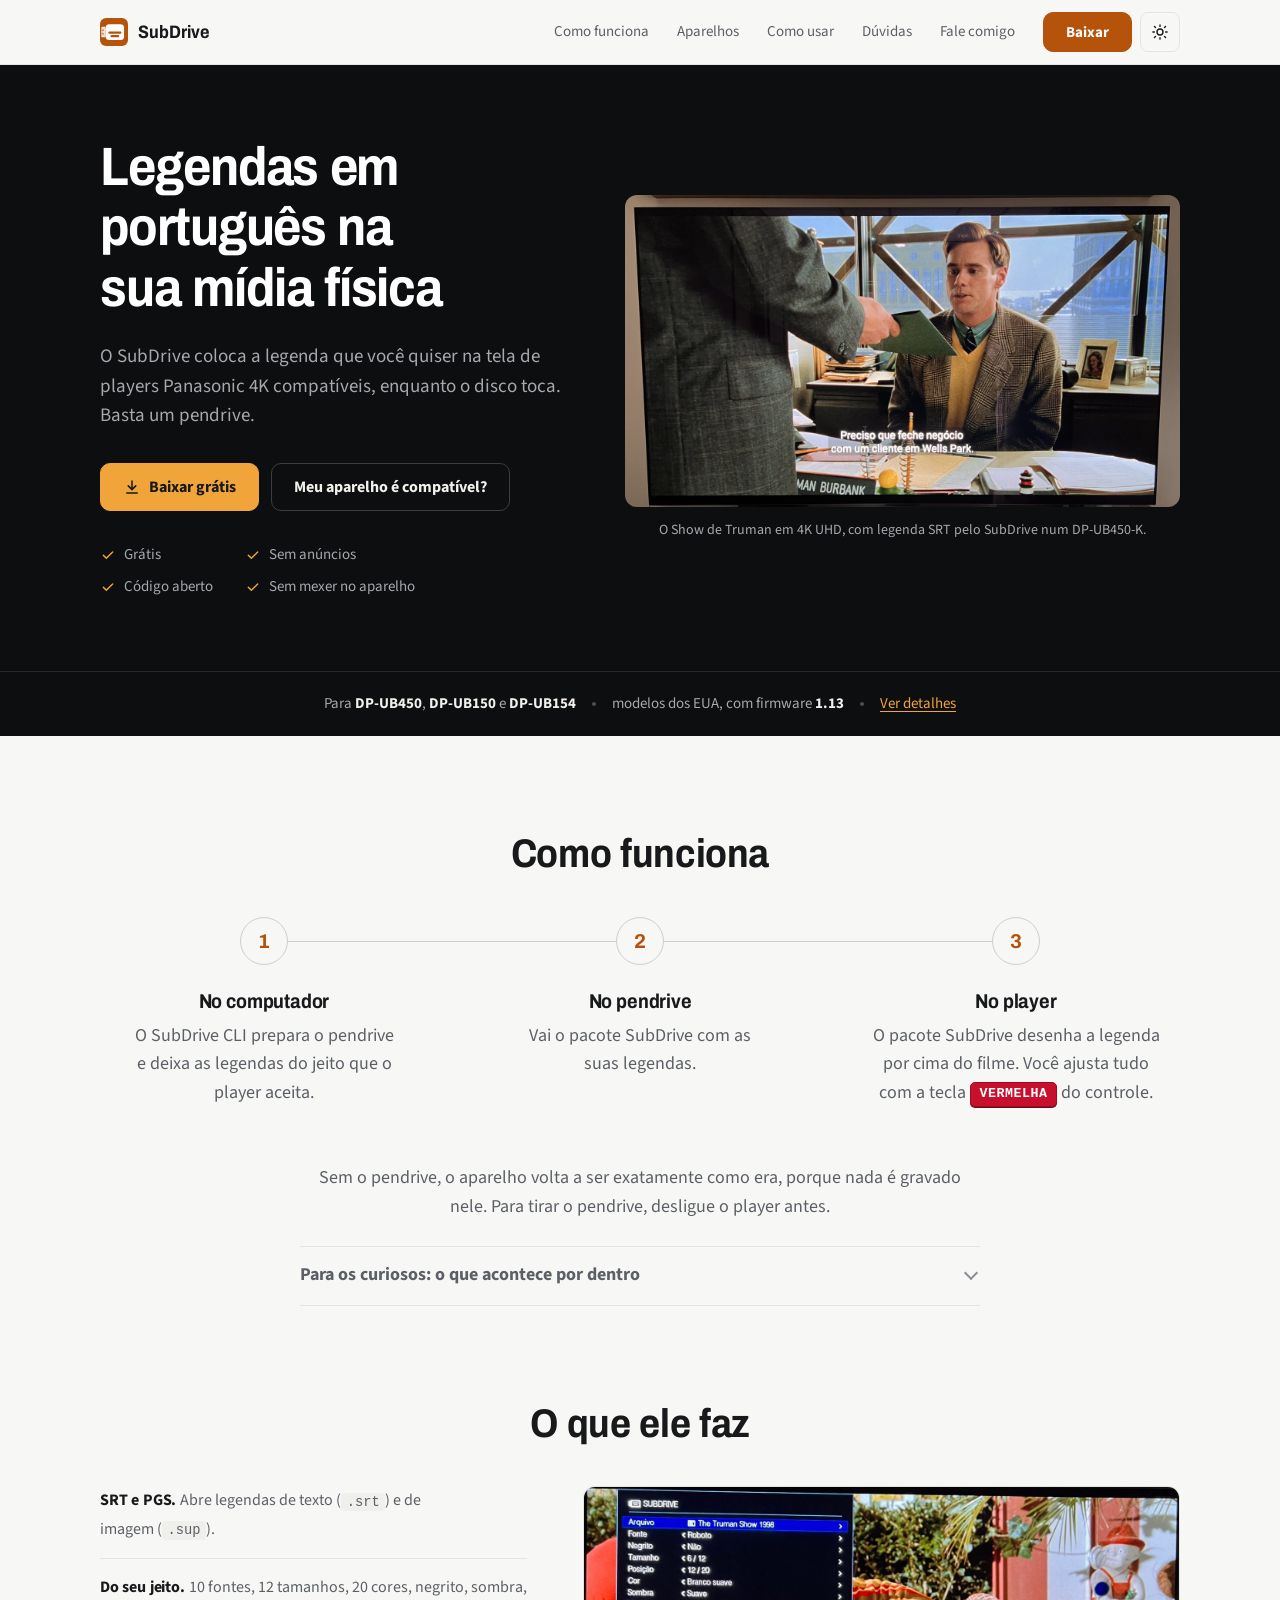
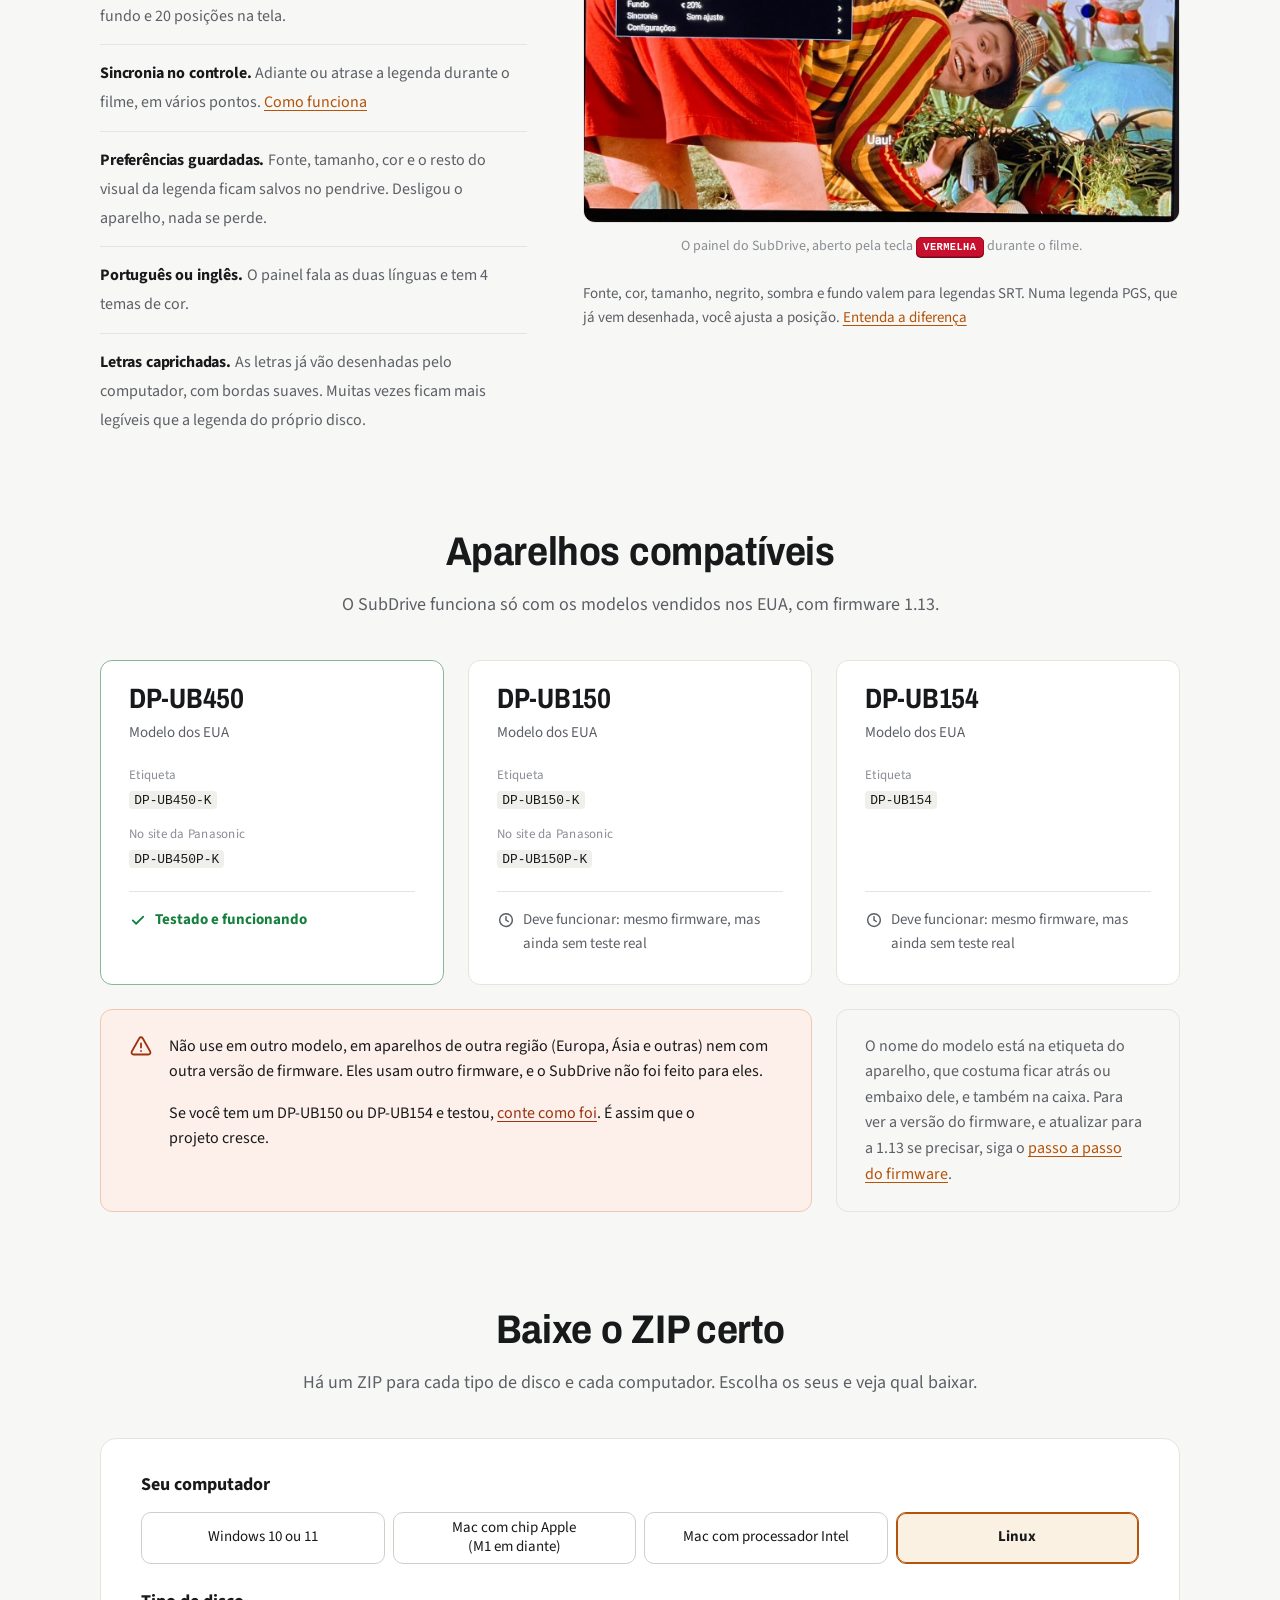
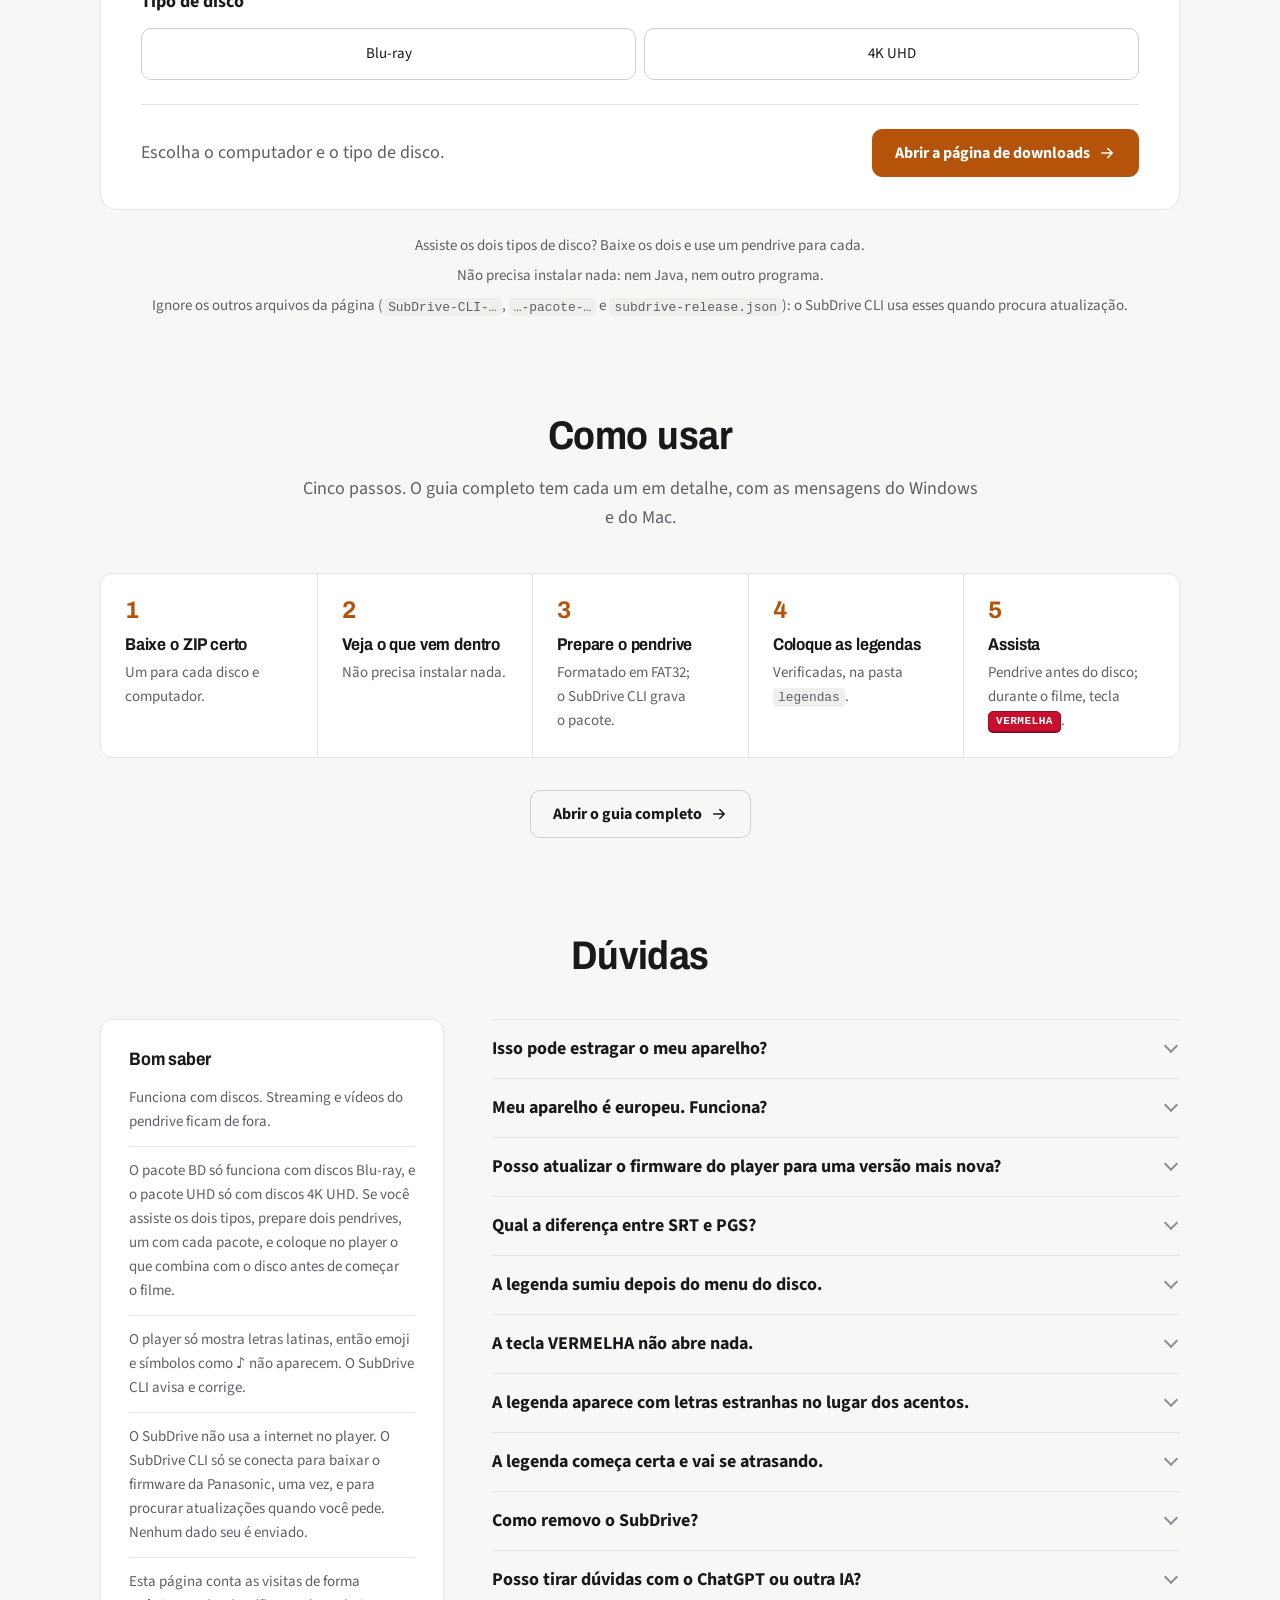
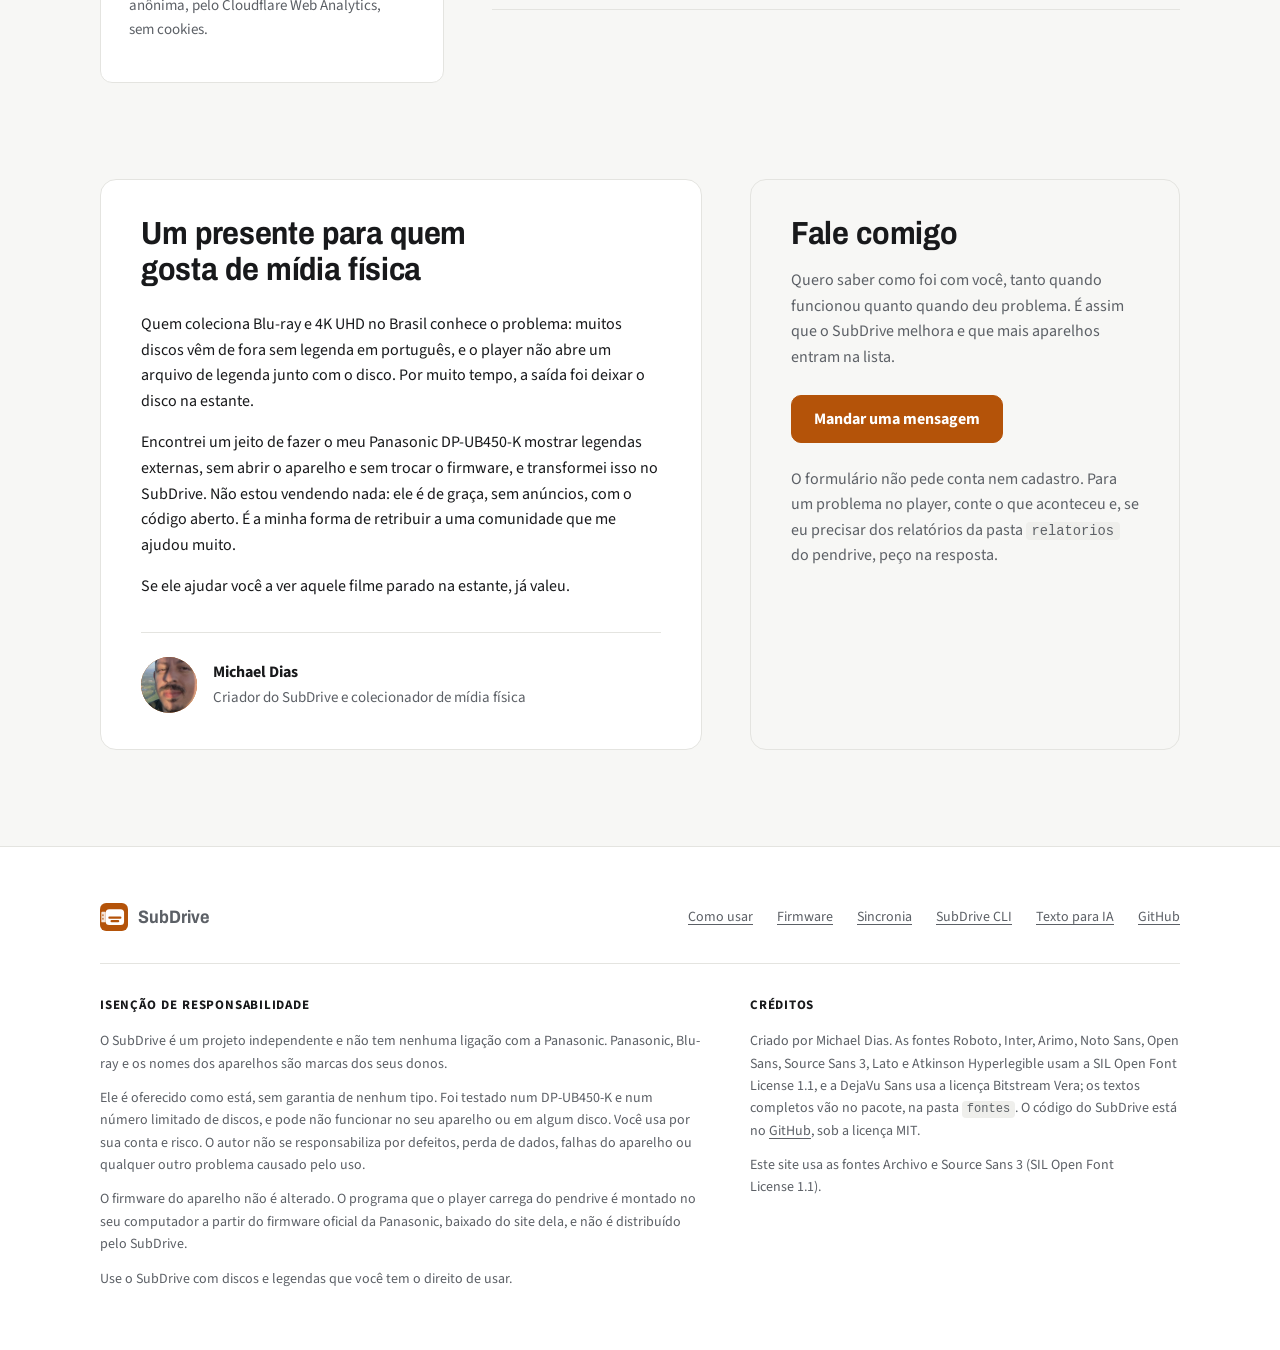
==== commit 1b2cdb63: "Page: address review of the redesign - Fix misleading summaries: the CLI does not format the drive; " ====
--- a/docs/index.html
+++ b/docs/index.html
@@ -4,7 +4,7 @@
 <meta charset="utf-8">
 <meta name="viewport" content="width=device-width, initial-scale=1">
 <title>SubDrive: legendas em português no Panasonic DP-UB450, UB150 e UB154</title>
-<meta name="description" content="Legendas SRT e PGS em qualquer Blu-ray ou 4K UHD no Panasonic DP-UB450, DP-UB150 e DP-UB154, pelo pendrive, sem mexer no aparelho. Grátis, feito pela comunidade para a comunidade.">
+<meta name="description" content="Legendas SRT e PGS em qualquer Blu-ray ou 4K UHD no Panasonic DP-UB450, DP-UB150 e DP-UB154, pelo pendrive, sem mexer no aparelho. Grátis, feito por um colecionador para a comunidade.">
 <meta property="og:title" content="SubDrive: legendas em português no seu Panasonic 4K">
 <meta property="og:description" content="Legendas SRT e PGS em qualquer Blu-ray ou 4K UHD, pelo pendrive, com fonte, cor, tamanho e sincronia no controle remoto. Grátis.">
 <meta property="og:type" content="website">
@@ -13,7 +13,8 @@
 <meta property="og:image:width" content="1200">
 <meta property="og:image:height" content="630">
 <meta name="twitter:card" content="summary_large_image">
-<meta name="theme-color" content="#0d0e10">
+<meta name="theme-color" content="#f7f7f5" media="(prefers-color-scheme: light)">
+<meta name="theme-color" content="#111214" media="(prefers-color-scheme: dark)">
 <link rel="icon" href="img/icone.svg" type="image/svg+xml">
 <link rel="preload" href="fontes/sourcesans3.woff2" as="font" type="font/woff2" crossorigin>
 <link rel="preload" href="fontes/archivo.woff2" as="font" type="font/woff2" crossorigin>
@@ -24,7 +25,7 @@
 <a class="sr" href="#conteudo">Pular para o conteúdo</a>
 <header class="topo">
 <div class="largo">
-  <a class="marca" href=""><img src="img/icone.svg" alt="" width="28" height="28">SubDrive</a>
+  <a class="marca" href="./"><img src="img/icone.svg" alt="" width="28" height="28">SubDrive</a>
   <nav aria-label="Principal">
     <ul class="menu" id="menu">
       <li><a href="#como-funciona">Como funciona</a></li>
@@ -108,14 +109,14 @@
       <li><h3>Sincronia no controle</h3><p>Adiante ou atrase a legenda durante o filme, em vários pontos. <a href="sincronia.html">Como funciona</a></p></li>
       <li><h3>Preferências guardadas</h3><p>Fonte, tamanho, cor e o resto do visual da legenda ficam salvos no pendrive. Desligou o aparelho, nada se perde.</p></li>
       <li><h3>Português ou inglês</h3><p>O painel fala as duas línguas e tem 4 temas de cor.</p></li>
-      <li><h3>Letras caprichadas</h3><p>As letras vão desenhadas do computador, com bordas suaves. Muitas vezes ficam mais legíveis que a legenda do próprio disco.</p></li>
+      <li><h3>Letras caprichadas</h3><p>As letras já vão desenhadas pelo computador, com bordas suaves. Muitas vezes ficam mais legíveis que a legenda do próprio disco.</p></li>
     </ul>
     <div>
     <figure class="figura">
       <img src="img/painel.jpg" width="1440" height="810" loading="lazy" alt="Painel do SubDrive aberto sobre O Show de Truman, com as linhas Arquivo, Fonte, Negrito, Tamanho, Posição, Cor, Sombra, Fundo, Sincronia e Configurações.">
       <figcaption>O painel do SubDrive, aberto pela tecla <kbd class="vermelha">VERMELHA</kbd> durante o filme.</figcaption>
     </figure>
-    <p class="observacao">Fonte, cor, tamanho, negrito, sombra e fundo valem para legendas SRT. Na PGS, que já vem desenhada, você ajusta a posição. <a href="#srt-pgs">Entenda a diferença</a></p>
+    <p class="observacao">Fonte, cor, tamanho, negrito, sombra e fundo valem para legendas SRT. Numa legenda PGS, que já vem desenhada, você ajusta a posição. <a href="#srt-pgs">Entenda a diferença</a></p>
     </div>
     </div>
   </div>
@@ -177,7 +178,7 @@
         </div>
       </fieldset>
       <fieldset class="escolha">
-        <legend>Seus discos</legend>
+        <legend>Tipo de disco</legend>
         <div class="opcoes duas">
           <label><input type="radio" name="disco" value="BD"><span>Blu-ray</span></label>
           <label><input type="radio" name="disco" value="UHD"><span>4K UHD</span></label>
@@ -195,6 +196,7 @@
     <ul class="notas-baixar">
       <li>Assiste os dois tipos de disco? Baixe os dois e use um pendrive para cada.</li>
       <li>Não precisa instalar nada: nem Java, nem outro programa.</li>
+      <li>Ignore os outros arquivos da página (<code>SubDrive-CLI-…</code>, <code>…-pacote-…</code> e <code>subdrive-release.json</code>): o SubDrive CLI usa esses quando procura atualização.</li>
     </ul>
   </div>
 </section>
@@ -208,9 +210,9 @@
     <ol class="resumo">
       <li><h3><a href="guia.html#passo-1">Baixe o ZIP certo</a></h3><p>Um para cada disco e computador.</p></li>
       <li><h3><a href="guia.html#passo-2">Veja o que vem dentro</a></h3><p>Não precisa instalar nada.</p></li>
-      <li><h3><a href="guia.html#passo-3">Prepare o pendrive</a></h3><p>Em FAT32, pelo SubDrive CLI.</p></li>
+      <li><h3><a href="guia.html#passo-3">Prepare o pendrive</a></h3><p>Formatado em FAT32; o SubDrive CLI grava o pacote.</p></li>
       <li><h3><a href="guia.html#passo-4">Coloque as legendas</a></h3><p>Verificadas, na pasta <code>legendas</code>.</p></li>
-      <li><h3><a href="guia.html#passo-5">Assista</a></h3><p>Disco tocando, tecla <kbd class="vermelha">VERMELHA</kbd>.</p></li>
+      <li><h3><a href="guia.html#passo-5">Assista</a></h3><p>Pendrive antes do disco; durante o filme, tecla <kbd class="vermelha">VERMELHA</kbd>.</p></li>
     </ol>
     <div class="centro"><a class="botao" href="guia.html">Abrir o guia completo<svg viewBox="0 0 24 24" fill="none" stroke="currentColor" stroke-width="2" stroke-linecap="round" stroke-linejoin="round" aria-hidden="true"><path d="M5 12h14M13 6l6 6-6 6"/></svg></a></div>
   </div>
@@ -339,6 +341,7 @@
       <section id="creditos" aria-labelledby="t-creditos">
         <h2 id="t-creditos">Créditos</h2>
         <p>Criado por Michael Dias. As fontes Roboto, Inter, Arimo, Noto Sans, Open Sans, Source Sans 3, Lato e Atkinson Hyperlegible usam a SIL Open Font License 1.1, e a DejaVu Sans usa a licença Bitstream Vera; os textos completos vão no pacote, na pasta <code>fontes</code>. O código do SubDrive está no <a href="https://github.com/michaelfdias/subdrive">GitHub</a>, sob a licença MIT.</p>
+        <p>Este site usa as fontes Archivo e Source Sans 3 (SIL Open Font License 1.1).</p>
       </section>
     </div>
   </div>
--- a/docs/estilo.css
+++ b/docs/estilo.css
@@ -56,6 +56,7 @@
 pre code{background:none;padding:0;white-space:pre}
 kbd{display:inline-block;min-width:1.9em;padding:.05em .45em;border:1px solid var(--linha-forte);border-radius:5px;background:var(--tecla);box-shadow:var(--sombra-tecla);text-align:center;line-height:1.5;white-space:nowrap;vertical-align:.05em}
 kbd.vermelha{background:#c8102e;border-color:#9e0c24;color:#fff;box-shadow:0 1px 0 #6d0818;font-weight:700;letter-spacing:.04em;font-size:.74em;padding:.12em .6em}
+[hidden]{display:none!important}
 .sr{position:absolute;width:1px;height:1px;overflow:hidden;clip:rect(0 0 0 0);white-space:nowrap}
 
 /* ---------- Grade ---------- */
@@ -208,7 +209,7 @@
 .resultado .rotulo{display:block;color:var(--fraco);font-size:.8125rem;margin-bottom:4px}
 .resultado code{font-size:1rem;padding:.25em .5em}
 .resultado .vazio{color:var(--suave)}
-.notas-baixar{display:flex;flex-wrap:wrap;justify-content:center;gap:8px 32px;margin:24px auto 0;padding:0;list-style:none;color:var(--suave);font-size:.9375rem;text-align:center}
+.notas-baixar{display:flex;flex-direction:column;align-items:center;gap:6px;margin:24px auto 0;padding:0;list-style:none;color:var(--suave);font-size:.9375rem;text-align:center}
 .notas-baixar li{margin:0}
 .todos{max-width:880px;margin:24px auto 0}
 @media (max-width:720px){
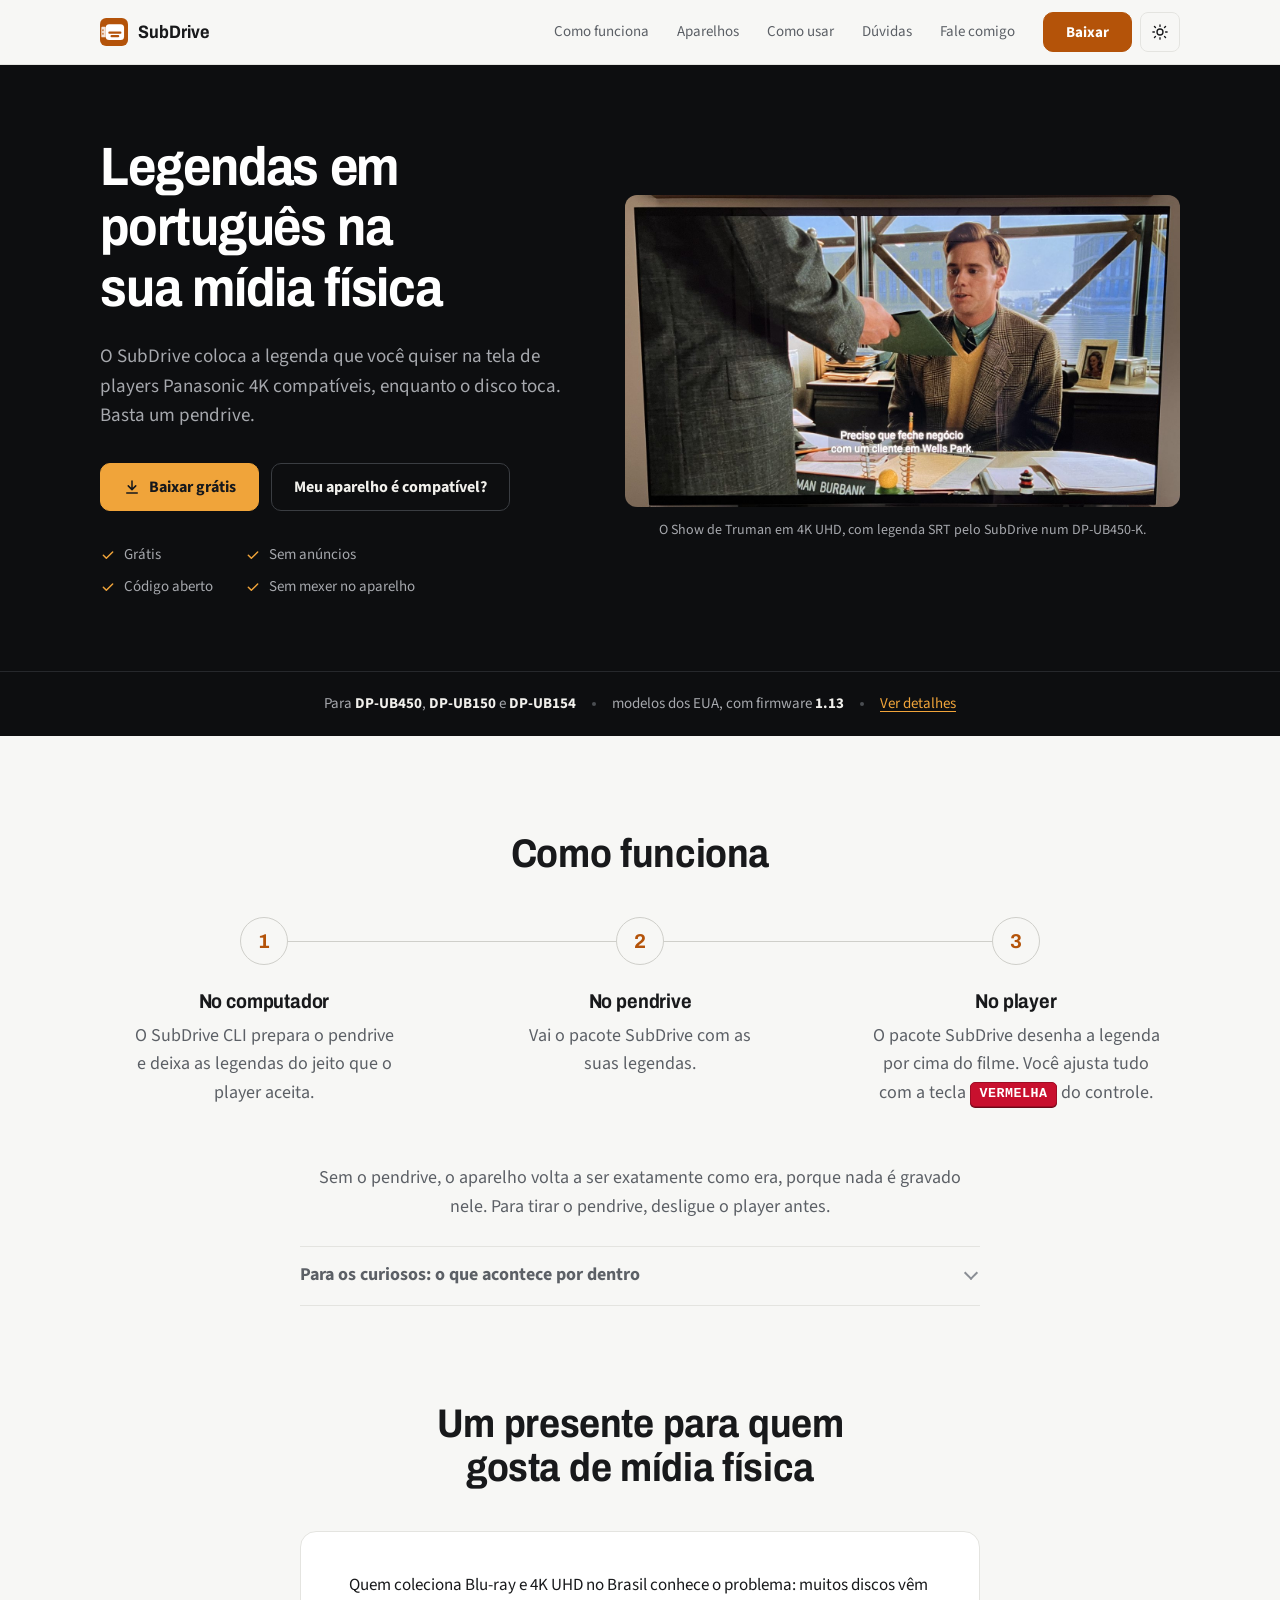
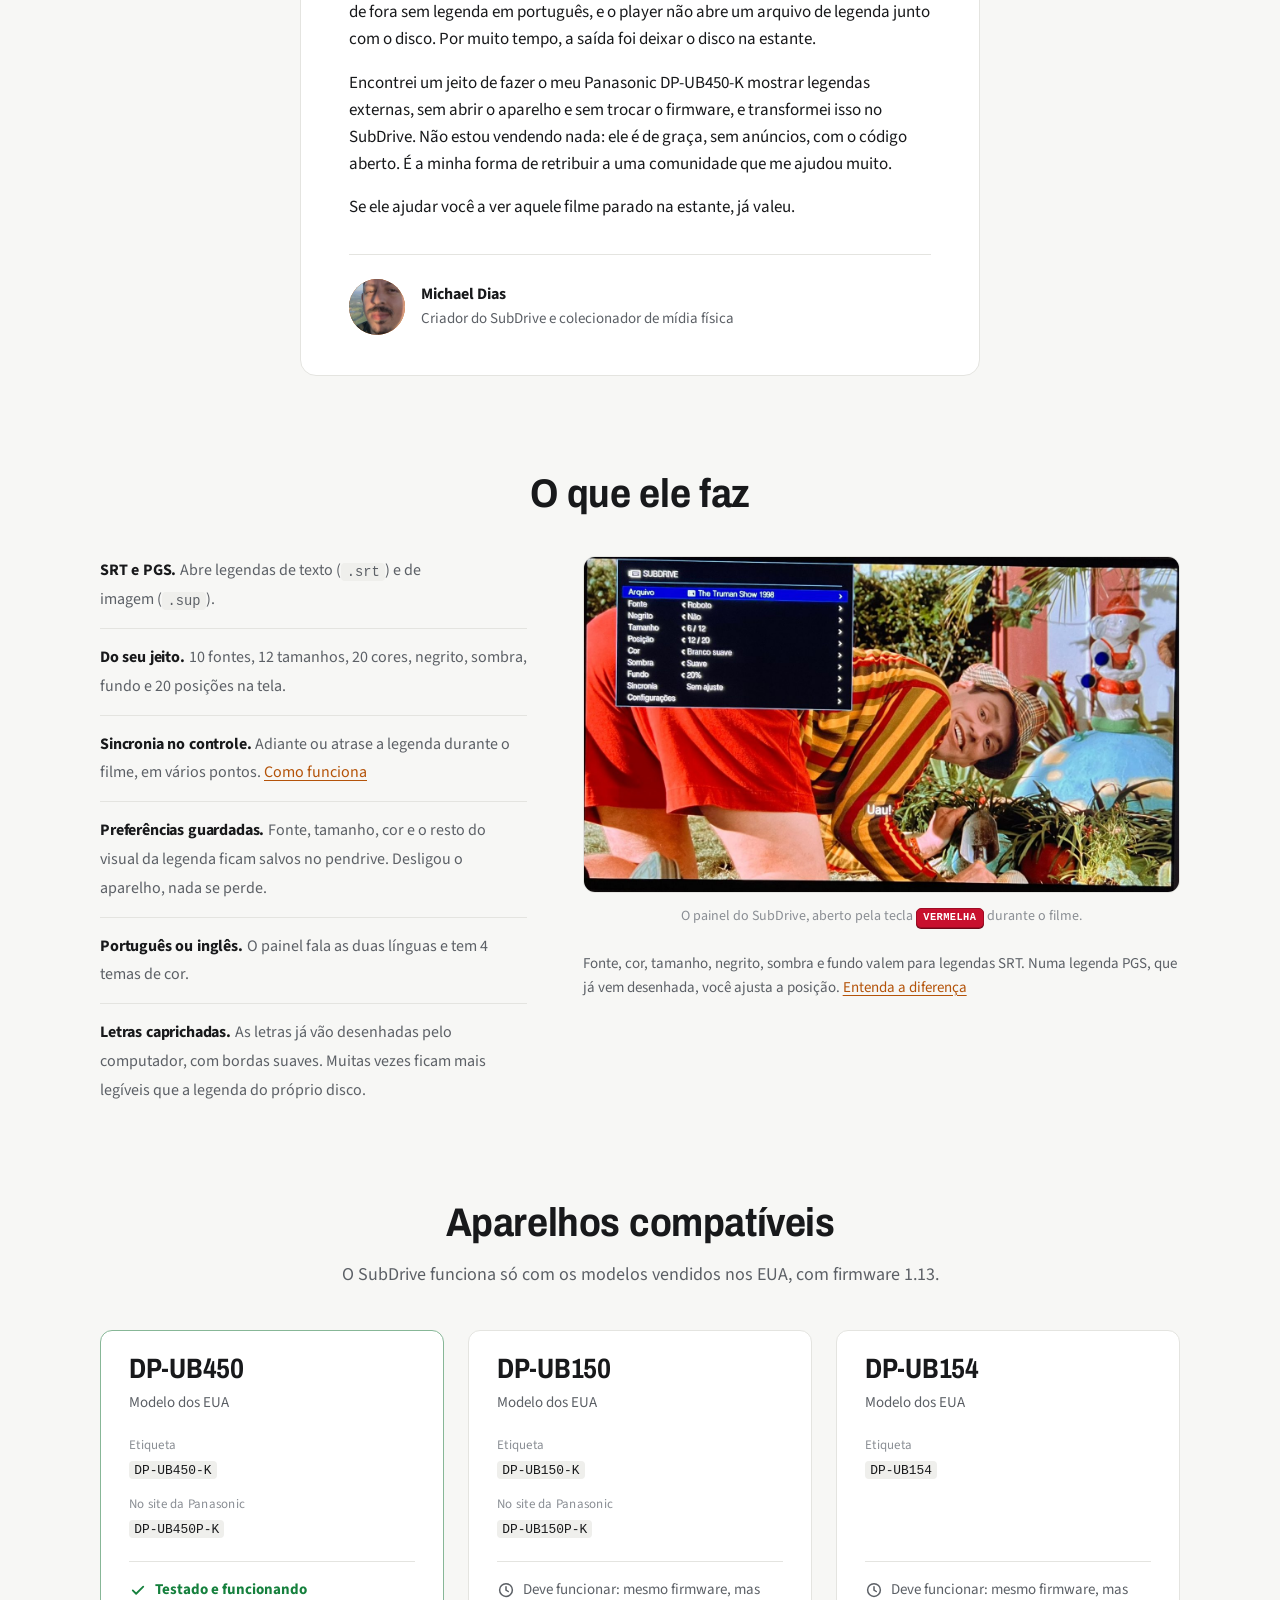
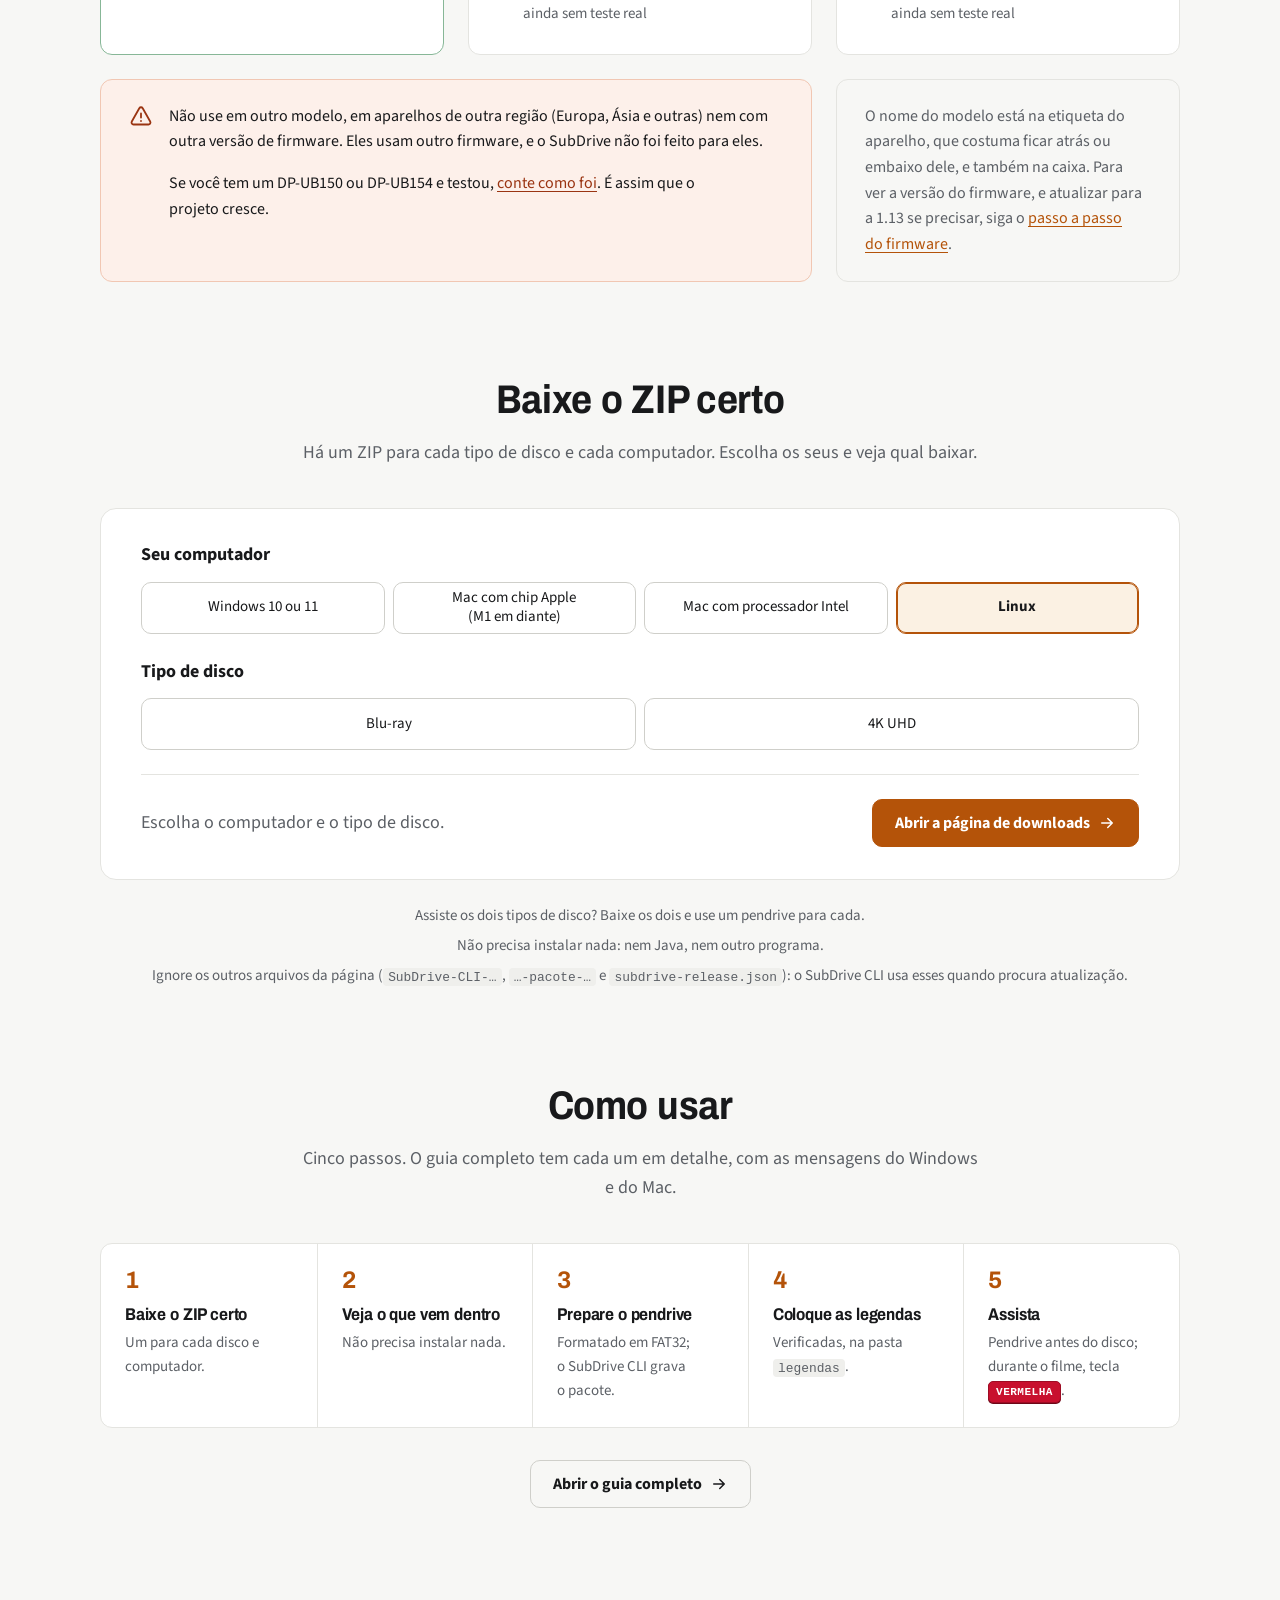
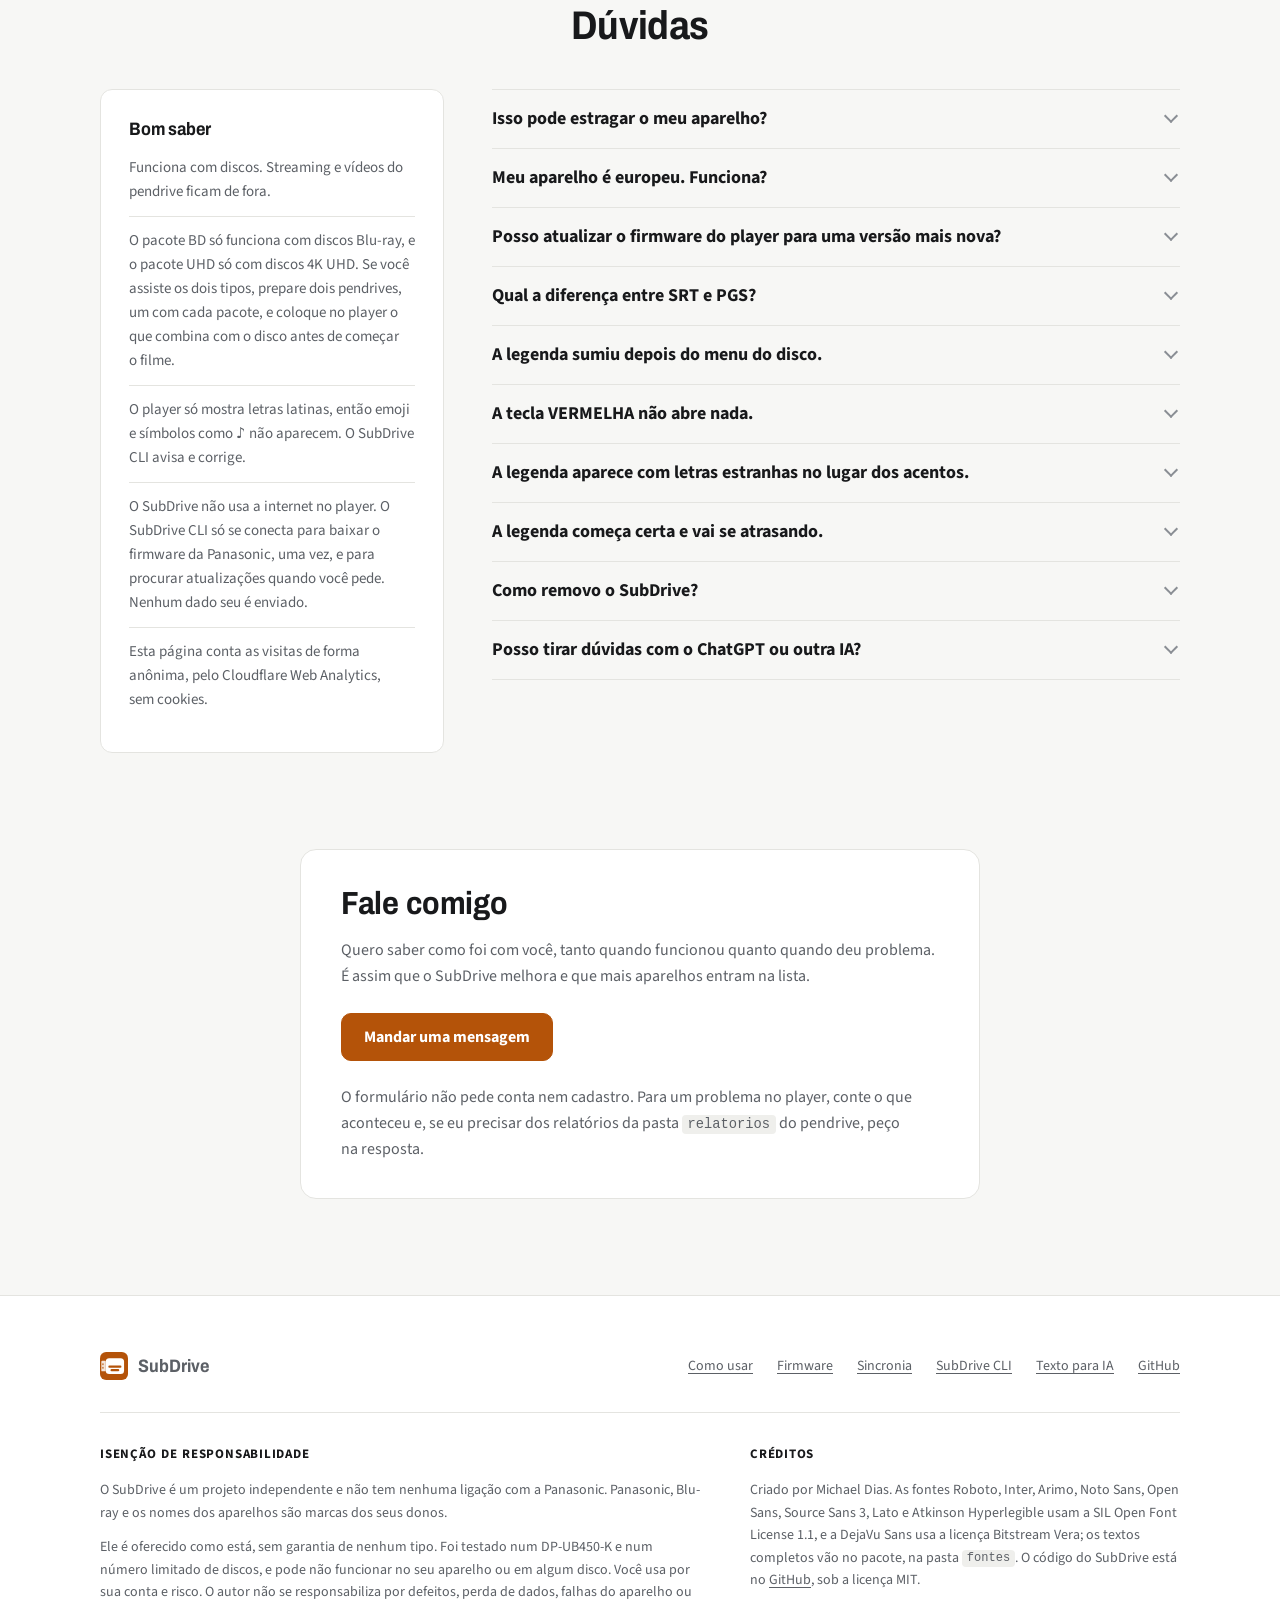
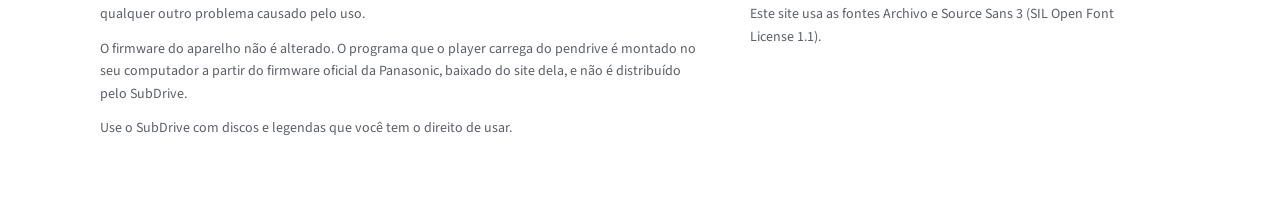
==== commit aa987a08: "Page: bring the author's letter right after "Como funciona" The letter carries the project's intent " ====
--- a/docs/index.html
+++ b/docs/index.html
@@ -97,6 +97,25 @@
   </div>
 </section>
 
+<section class="secao" id="presente" aria-labelledby="t-presente">
+  <div class="estreito">
+    <header class="titulo-secao">
+      <h2 id="t-presente">Um presente para quem gosta de mídia física</h2>
+    </header>
+    <figure class="carta">
+        <blockquote>
+          <p>Quem coleciona Blu-ray e 4K UHD no Brasil conhece o problema: muitos discos vêm de fora sem legenda em português, e o player não abre um arquivo de legenda junto com o disco. Por muito tempo, a saída foi deixar o disco na estante.</p>
+          <p>Encontrei um jeito de fazer o meu Panasonic DP-UB450-K mostrar legendas externas, sem abrir o aparelho e sem trocar o firmware, e transformei isso no SubDrive. Não estou vendendo nada: ele é de graça, sem anúncios, com o código aberto. É a minha forma de retribuir a uma comunidade que me ajudou muito.</p>
+          <p>Se ele ajudar você a ver aquele filme parado na estante, já valeu.</p>
+        </blockquote>
+        <figcaption>
+          <span class="avatar" aria-hidden="true"><img src="img/autor.jpg" alt="" width="56" height="56" onerror="this.remove()">MD</span>
+          <span><strong>Michael Dias</strong>Criador do SubDrive e colecionador de mídia física</span>
+        </figcaption>
+      </figure>
+  </div>
+</section>
+
 <section class="secao" id="recursos" aria-labelledby="t-recursos">
   <div class="largo">
     <header class="titulo-secao">
@@ -283,22 +302,9 @@
   </div>
 </section>
 
-<section class="secao" id="presente" aria-label="Quem fez e contato">
-  <div class="largo">
-    <div class="autor-contato">
-      <figure class="carta">
-        <h2>Um presente para quem gosta de mídia física</h2>
-        <blockquote>
-          <p>Quem coleciona Blu-ray e 4K UHD no Brasil conhece o problema: muitos discos vêm de fora sem legenda em português, e o player não abre um arquivo de legenda junto com o disco. Por muito tempo, a saída foi deixar o disco na estante.</p>
-          <p>Encontrei um jeito de fazer o meu Panasonic DP-UB450-K mostrar legendas externas, sem abrir o aparelho e sem trocar o firmware, e transformei isso no SubDrive. Não estou vendendo nada: ele é de graça, sem anúncios, com o código aberto. É a minha forma de retribuir a uma comunidade que me ajudou muito.</p>
-          <p>Se ele ajudar você a ver aquele filme parado na estante, já valeu.</p>
-        </blockquote>
-        <figcaption>
-          <span class="avatar" aria-hidden="true"><img src="img/autor.jpg" alt="" width="56" height="56" onerror="this.remove()">MD</span>
-          <span><strong>Michael Dias</strong>Criador do SubDrive e colecionador de mídia física</span>
-        </figcaption>
-      </figure>
-      <div class="contato">
+<section class="secao" id="contato" aria-label="Fale comigo e apoio">
+  <div class="largo">
+    <div class="contato">
         <section id="conte" aria-labelledby="t-conte">
           <h2 id="t-conte">Fale comigo</h2>
           <p>Quero saber como foi com você, tanto quando funcionou quanto quando deu problema. É assim que o SubDrive melhora e que mais aparelhos entram na lista.</p>
@@ -310,8 +316,6 @@
           <p>Não precisa. Mas se quiser, qualquer valor no Pix ajuda a manter o projeto. A chave também aparece como QR code em Configurações, no painel do player.</p>
           <div class="pix"><code id="chave-pix" data-pix>__PIX_KEY__</code><button type="button" class="botao" data-copiar="#chave-pix">Copiar a chave Pix</button></div>
         </section>
-      </div>
-    </div>
   </div>
 </section>
 
--- a/docs/estilo.css
+++ b/docs/estilo.css
@@ -253,26 +253,27 @@
 details{overflow:hidden}
 .depois-passos details{border-top:1px solid var(--linha)}
 
-/* ---------- Quem fez + contato ---------- */
-.autor-contato{display:grid;grid-template-columns:minmax(0,7fr) minmax(0,5fr);gap:48px;align-items:stretch}
-.carta{margin:0;padding:36px 40px;background:var(--superficie);border:1px solid var(--linha);border-radius:16px}
-.carta h2{font-size:clamp(1.5rem,1.2rem + 1vw,2rem);margin-bottom:24px}
+/* ---------- Carta do autor ---------- */
+.carta{margin:0;padding:40px 48px;background:var(--superficie);border:1px solid var(--linha);border-radius:16px}
 .carta blockquote{margin:0}
-.carta blockquote p{font-size:1rem}
+.carta blockquote p{font-size:1.0625rem}
 .carta figcaption{display:flex;align-items:center;gap:16px;margin-top:32px;padding-top:24px;border-top:1px solid var(--linha);font-size:.9375rem;color:var(--suave)}
 .carta figcaption strong{display:block;color:var(--texto);font-size:1rem}
 .avatar{position:relative;flex:none;width:56px;height:56px;border-radius:50%;overflow:hidden;background:var(--destaque);color:var(--sobre-destaque);display:flex;align-items:center;justify-content:center;font-weight:700}
 .avatar img{position:absolute;inset:0;width:100%;height:100%;object-fit:cover}
-.contato{display:flex;flex-direction:column;gap:24px}
-.contato section{padding:36px 40px;border:1px solid var(--linha);border-radius:16px}
-.contato section:first-child{flex:1}
+@media (max-width:560px){.carta{padding:28px 24px}}
+
+/* ---------- Fale comigo + Pix ---------- */
+.contato{display:grid;grid-template-columns:repeat(2,minmax(0,1fr));gap:24px;align-items:stretch}
+.contato:has(>[hidden]){grid-template-columns:minmax(0,680px);justify-content:center}
+.contato section{padding:36px 40px;background:var(--superficie);border:1px solid var(--linha);border-radius:16px}
 .contato h2{font-size:clamp(1.5rem,1.2rem + 1vw,2rem);margin-bottom:16px}
 .contato p{color:var(--suave);font-size:1rem}
 .contato .botao{margin:8px 0 24px}
 .pix{display:flex;flex-wrap:wrap;gap:8px;align-items:center;margin-top:16px}
 .pix code{font-size:.9375rem;padding:.5em .75em;white-space:normal;word-break:break-all}
-@media (max-width:880px){.autor-contato{grid-template-columns:1fr;gap:24px}}
-@media (max-width:560px){.carta,.contato section{padding:28px 24px}}
+@media (max-width:880px){.contato{grid-template-columns:1fr}}
+@media (max-width:560px){.contato section{padding:28px 24px}}
 
 /* ---------- Rodapé ---------- */
 .rodape{margin-top:0;border-top:1px solid var(--linha);background:var(--superficie);color:var(--suave);font-size:.875rem;line-height:1.6}
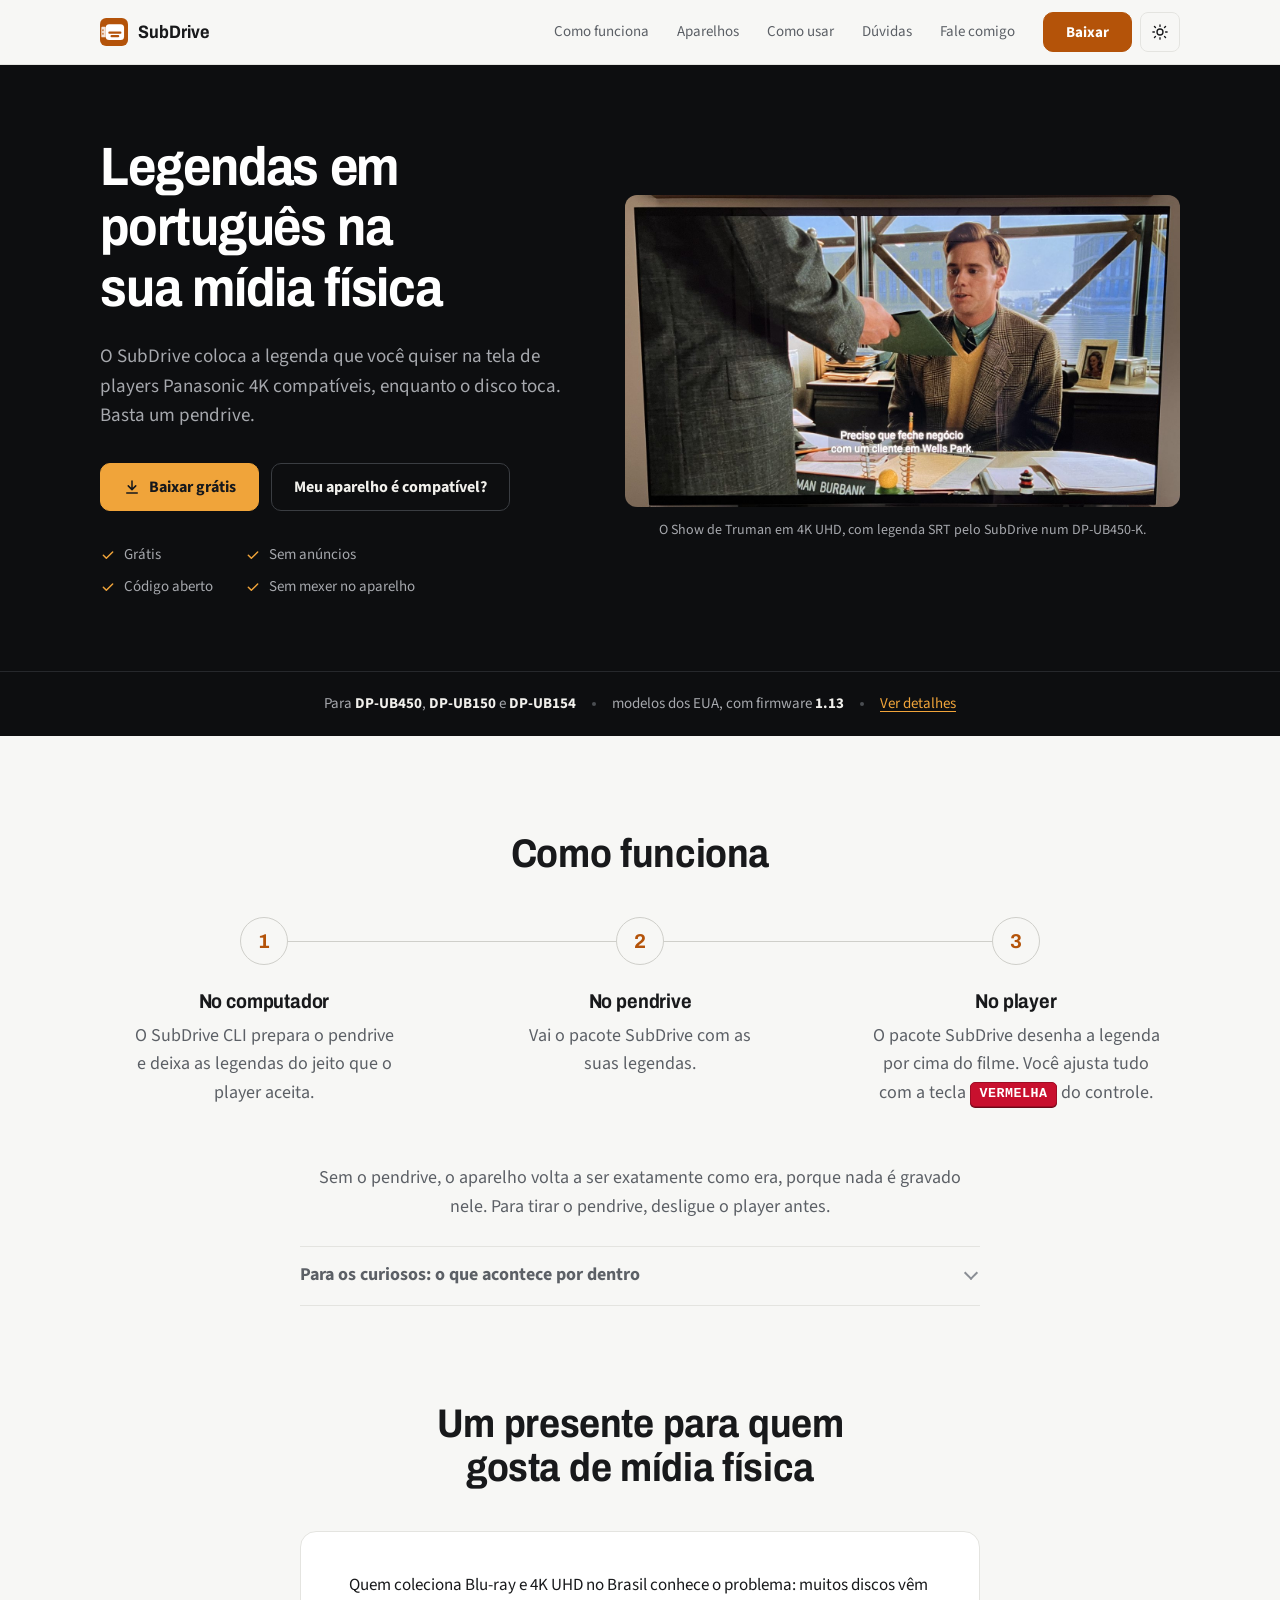
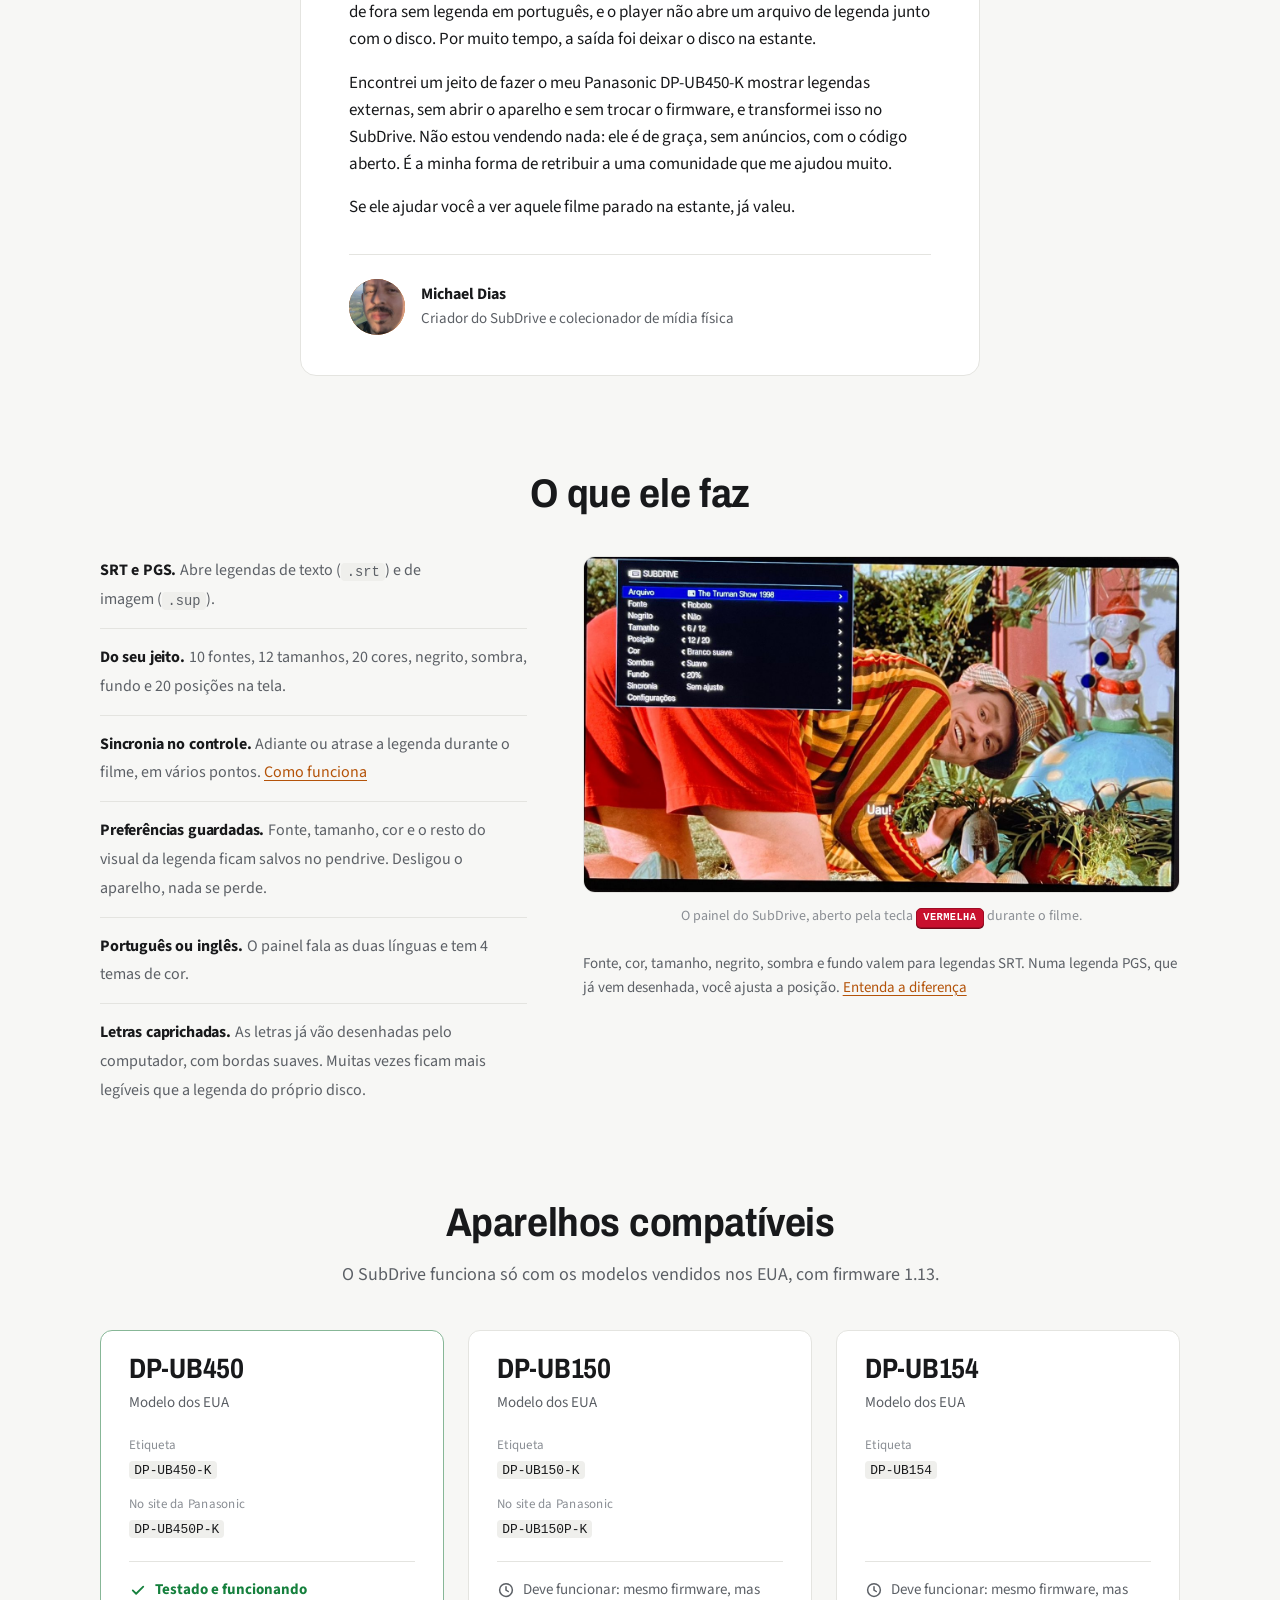
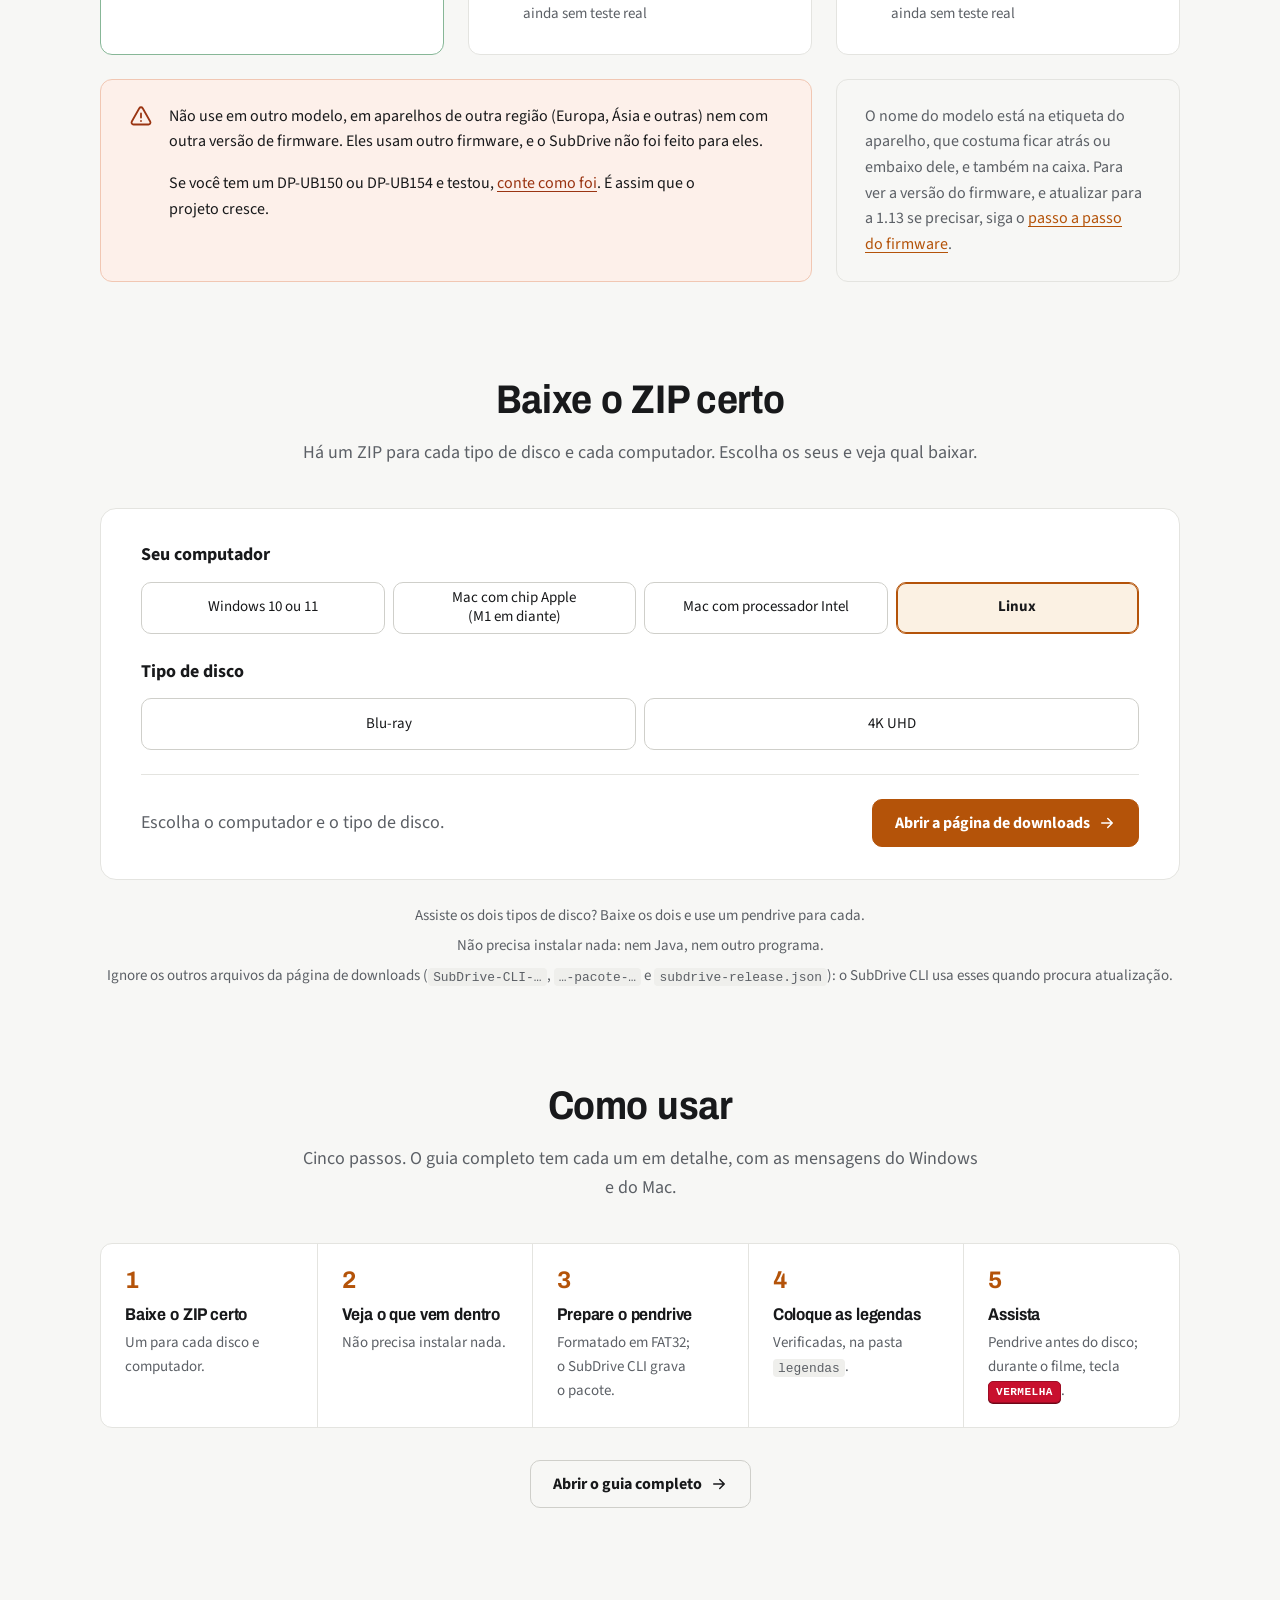
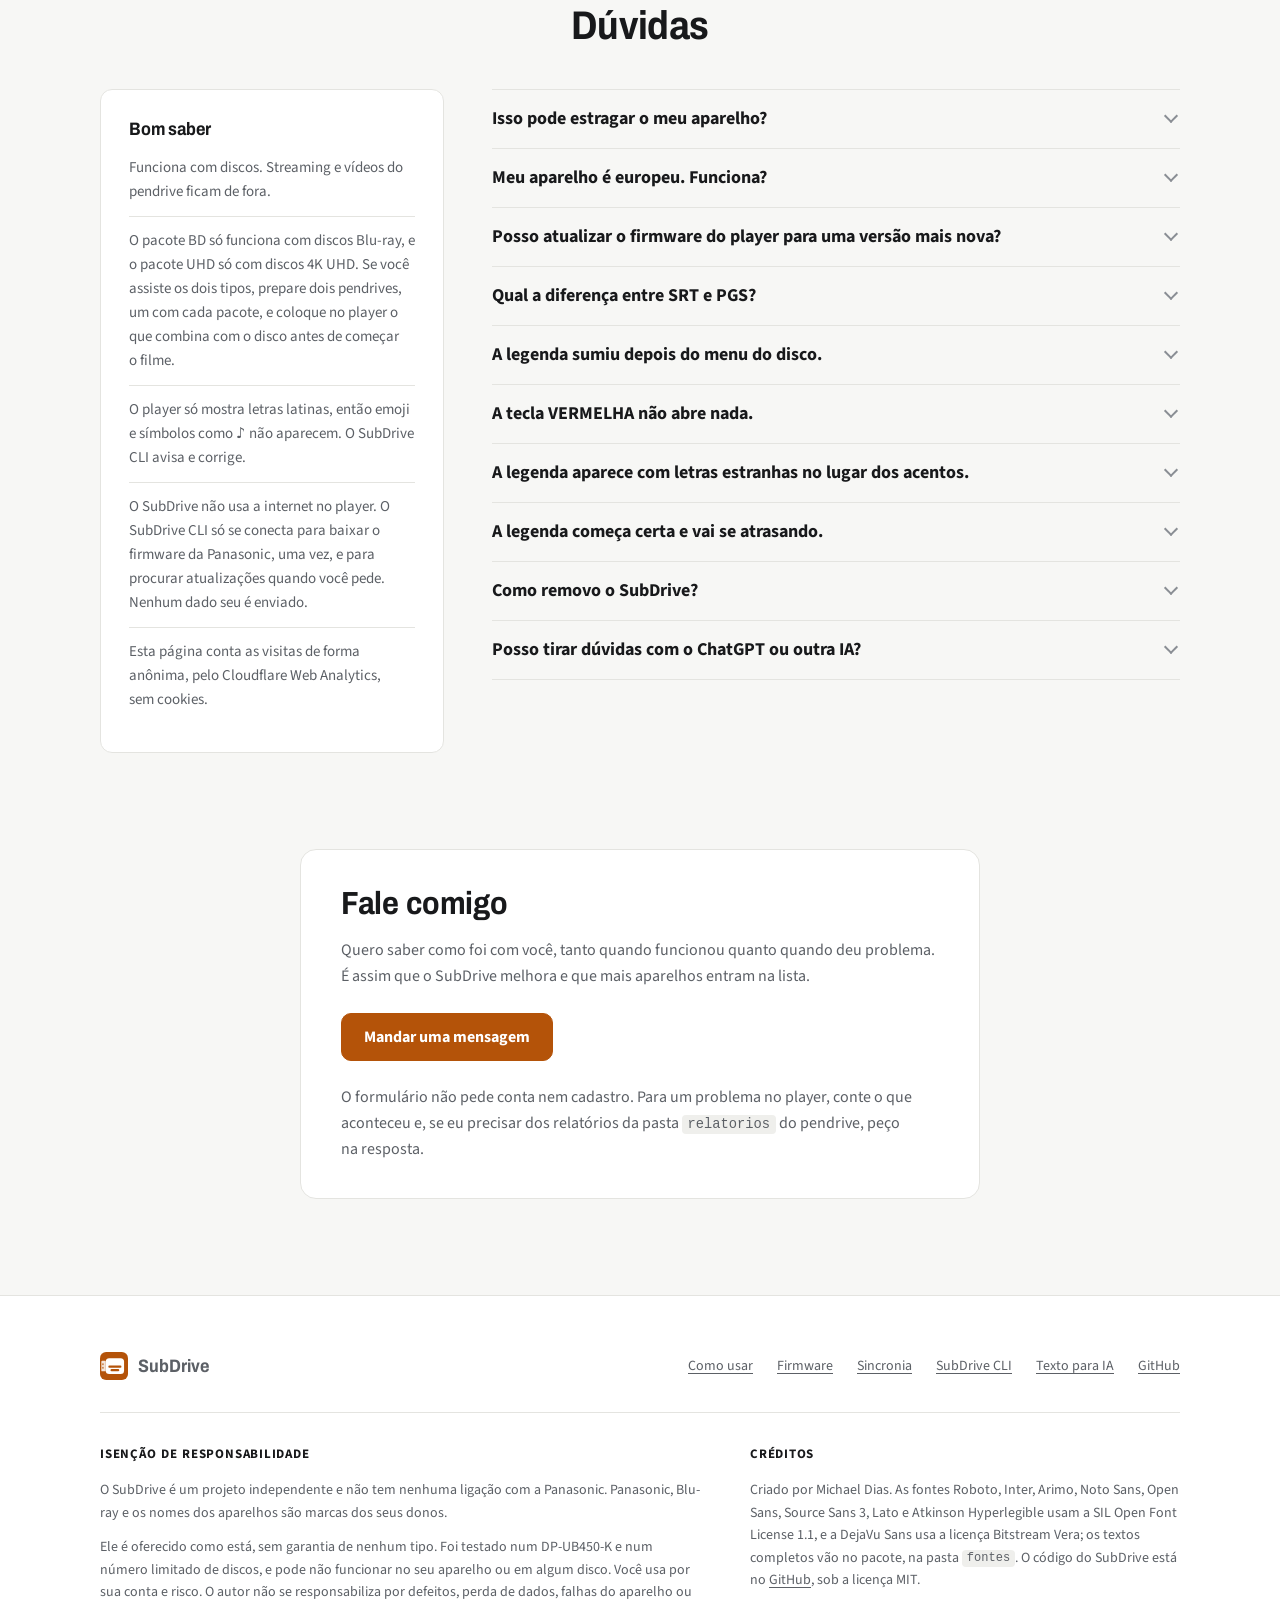
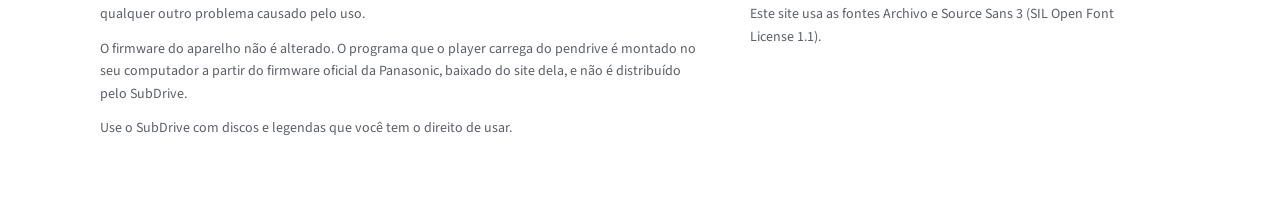
==== commit 132a8520: "Page: say "página de downloads" in the note about extra release files Co-Authored-By: Claude Opus 5." ====
--- a/docs/index.html
+++ b/docs/index.html
@@ -215,7 +215,7 @@
     <ul class="notas-baixar">
       <li>Assiste os dois tipos de disco? Baixe os dois e use um pendrive para cada.</li>
       <li>Não precisa instalar nada: nem Java, nem outro programa.</li>
-      <li>Ignore os outros arquivos da página (<code>SubDrive-CLI-…</code>, <code>…-pacote-…</code> e <code>subdrive-release.json</code>): o SubDrive CLI usa esses quando procura atualização.</li>
+      <li>Ignore os outros arquivos da página de downloads (<code>SubDrive-CLI-…</code>, <code>…-pacote-…</code> e <code>subdrive-release.json</code>): o SubDrive CLI usa esses quando procura atualização.</li>
     </ul>
   </div>
 </section>
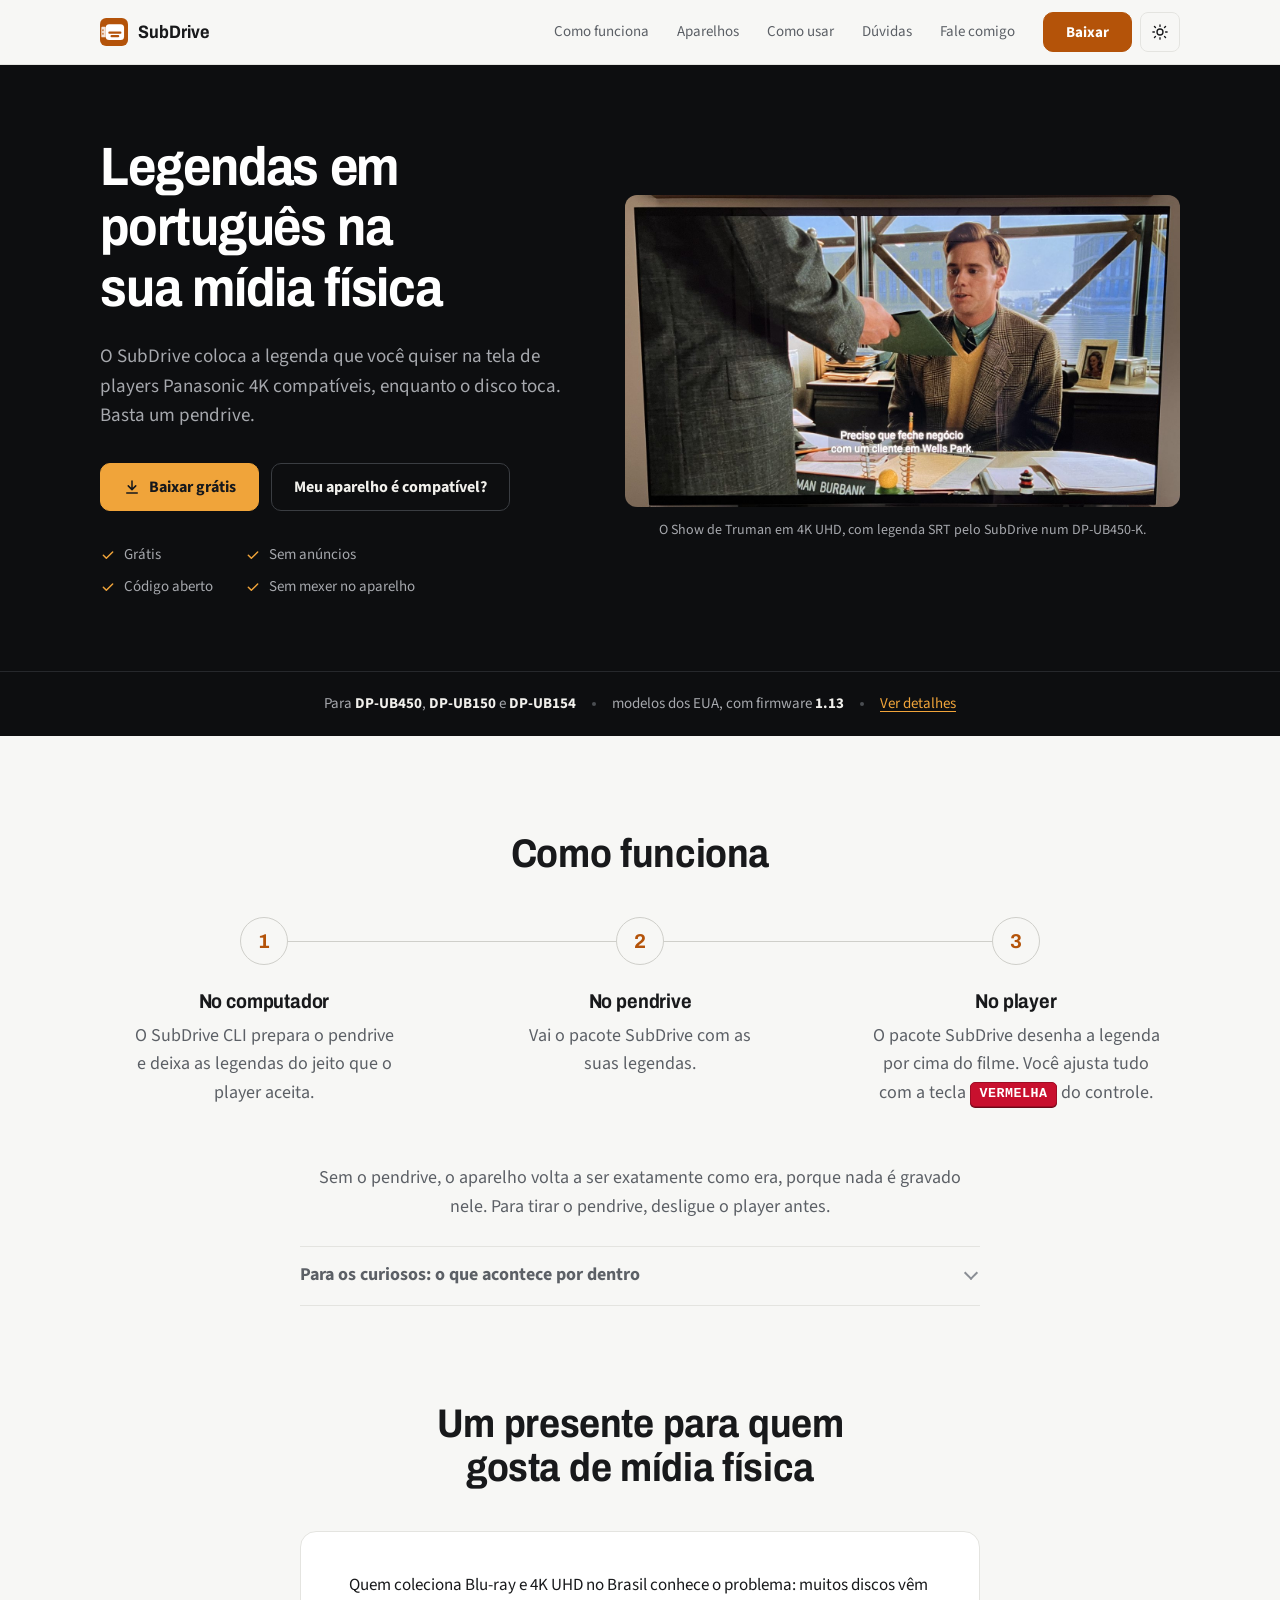
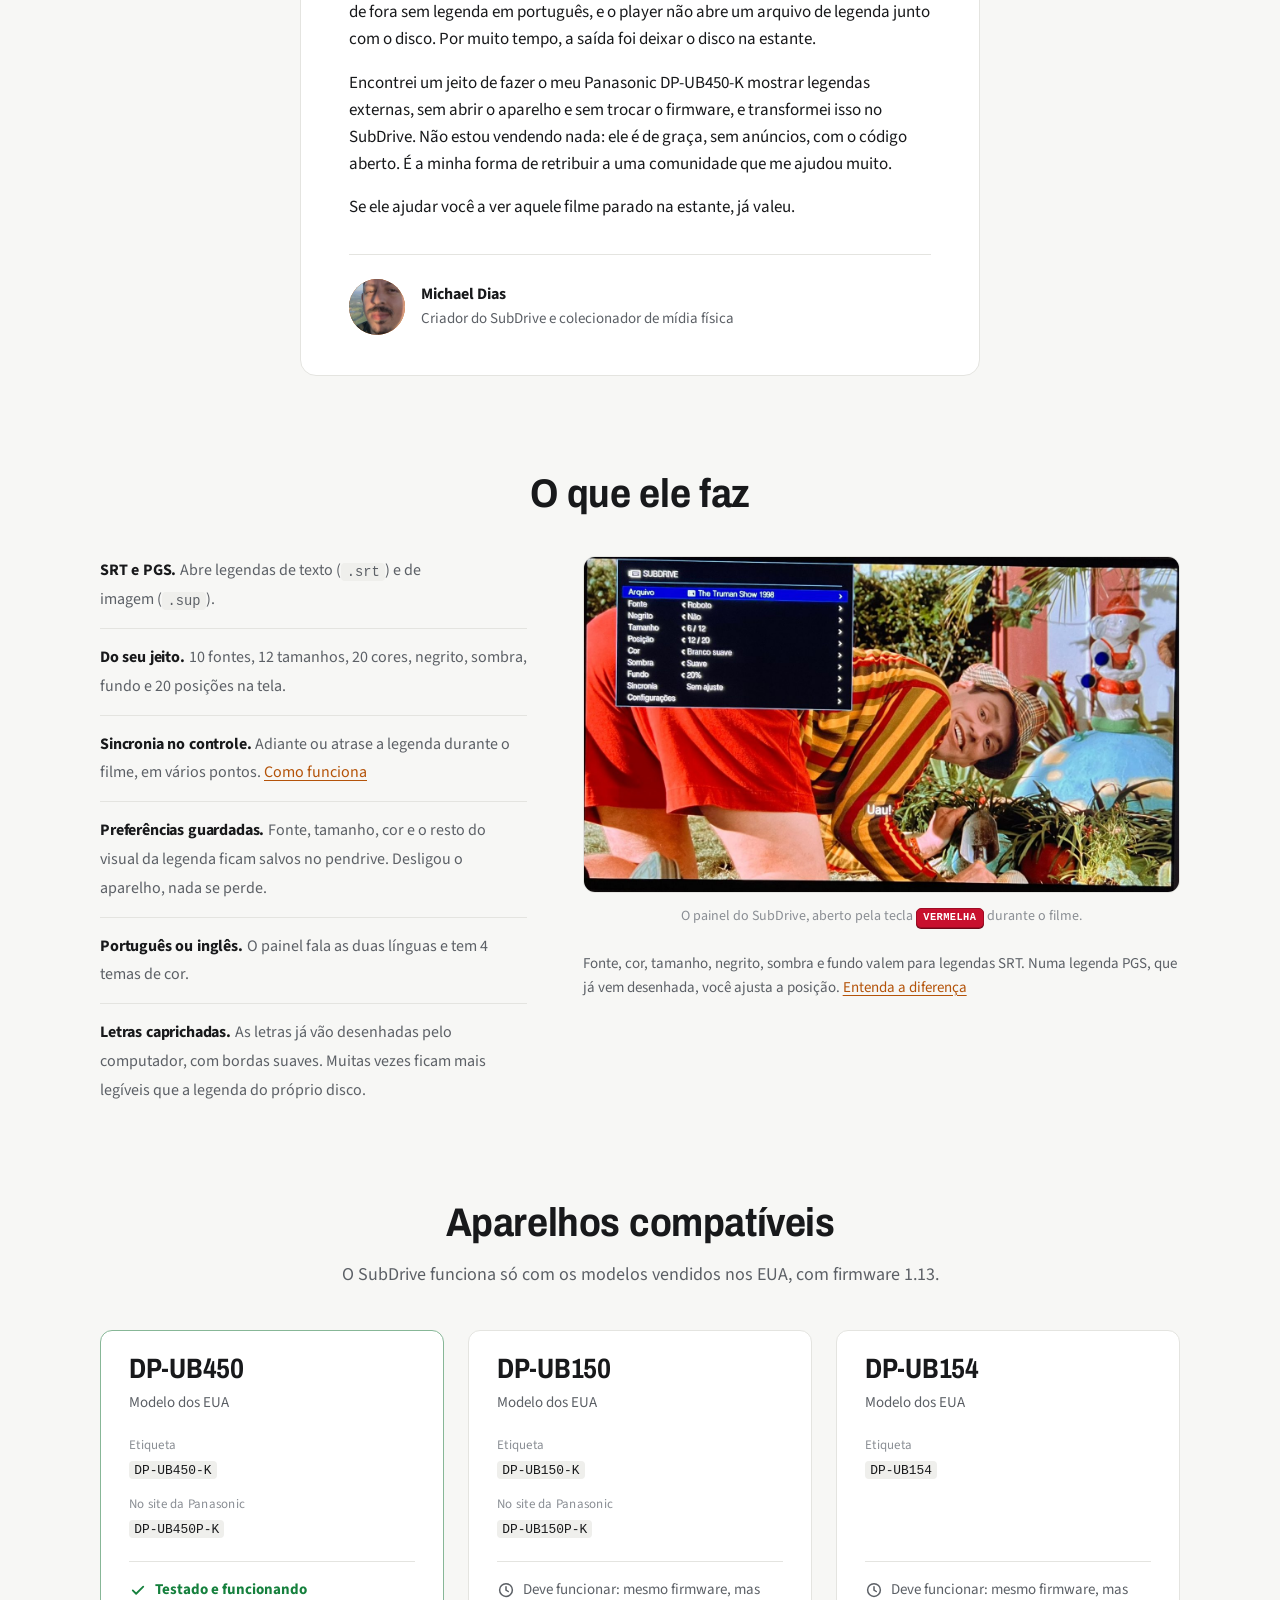
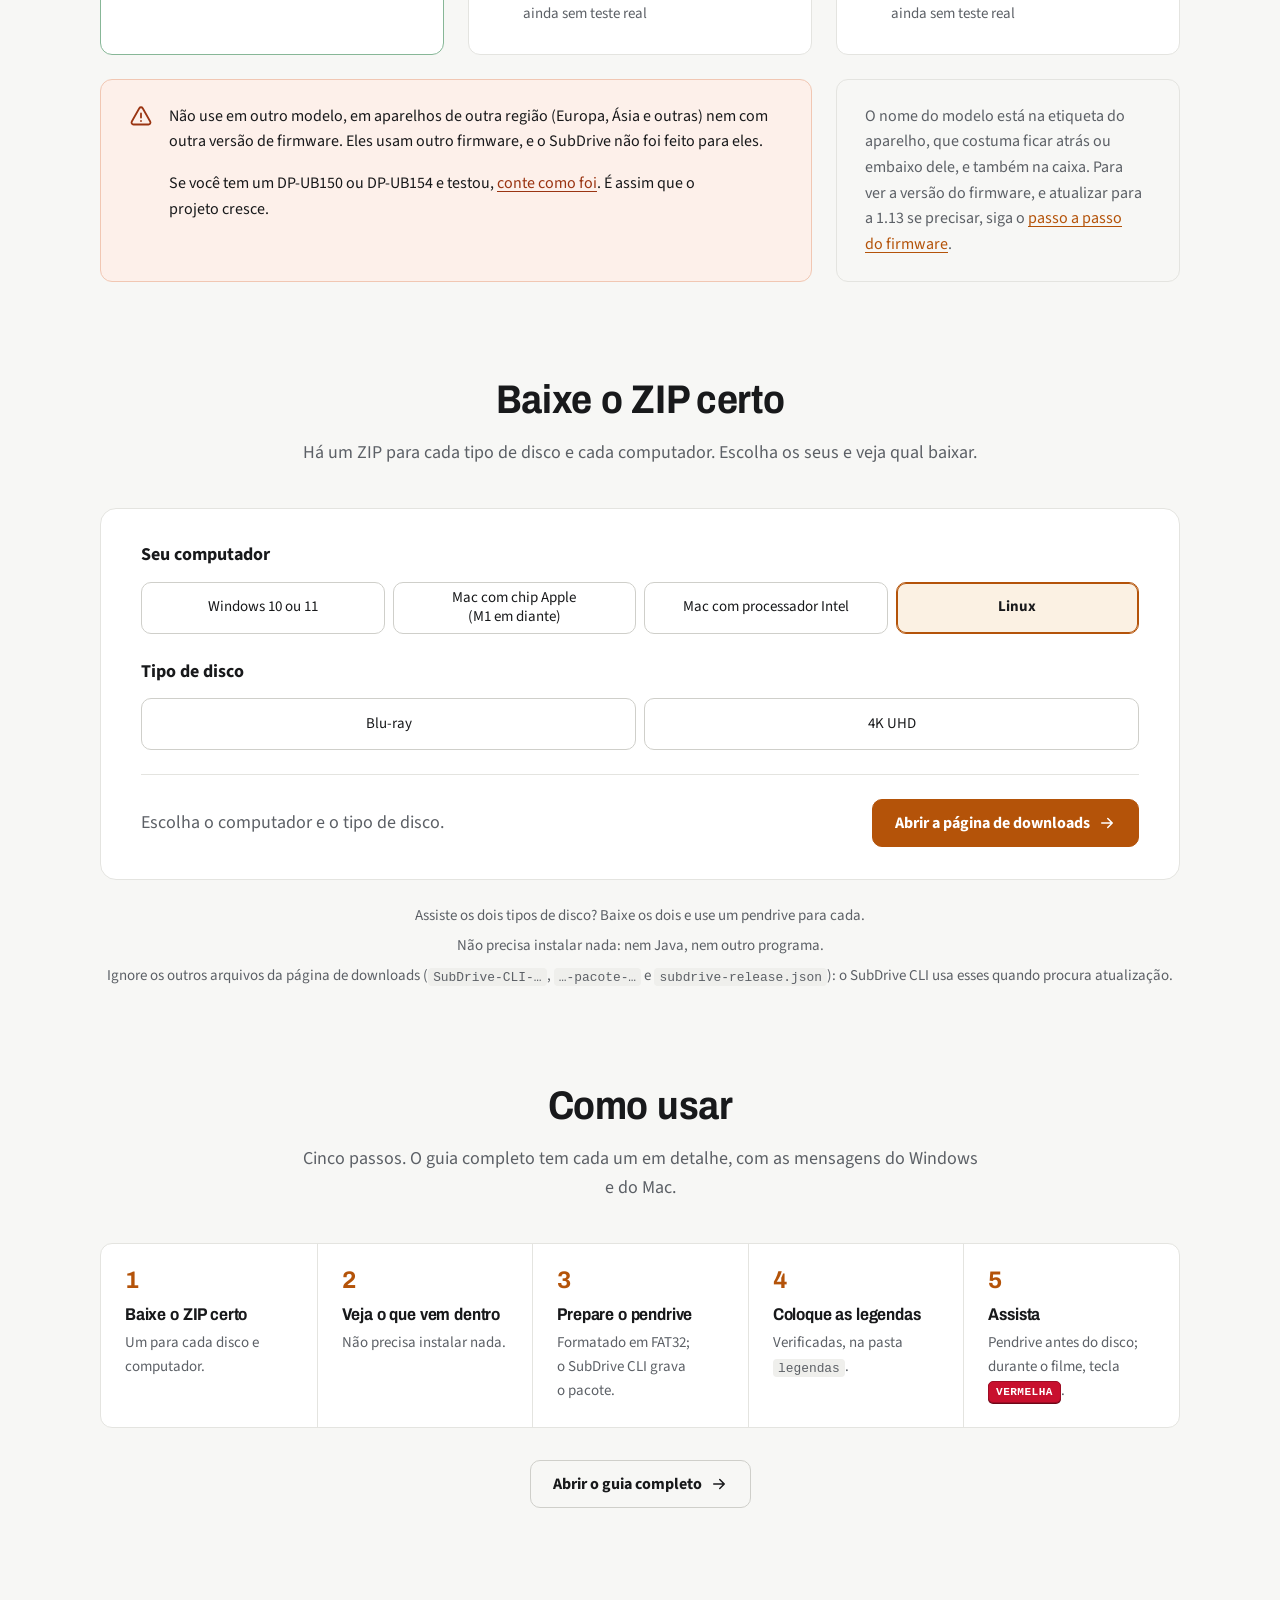
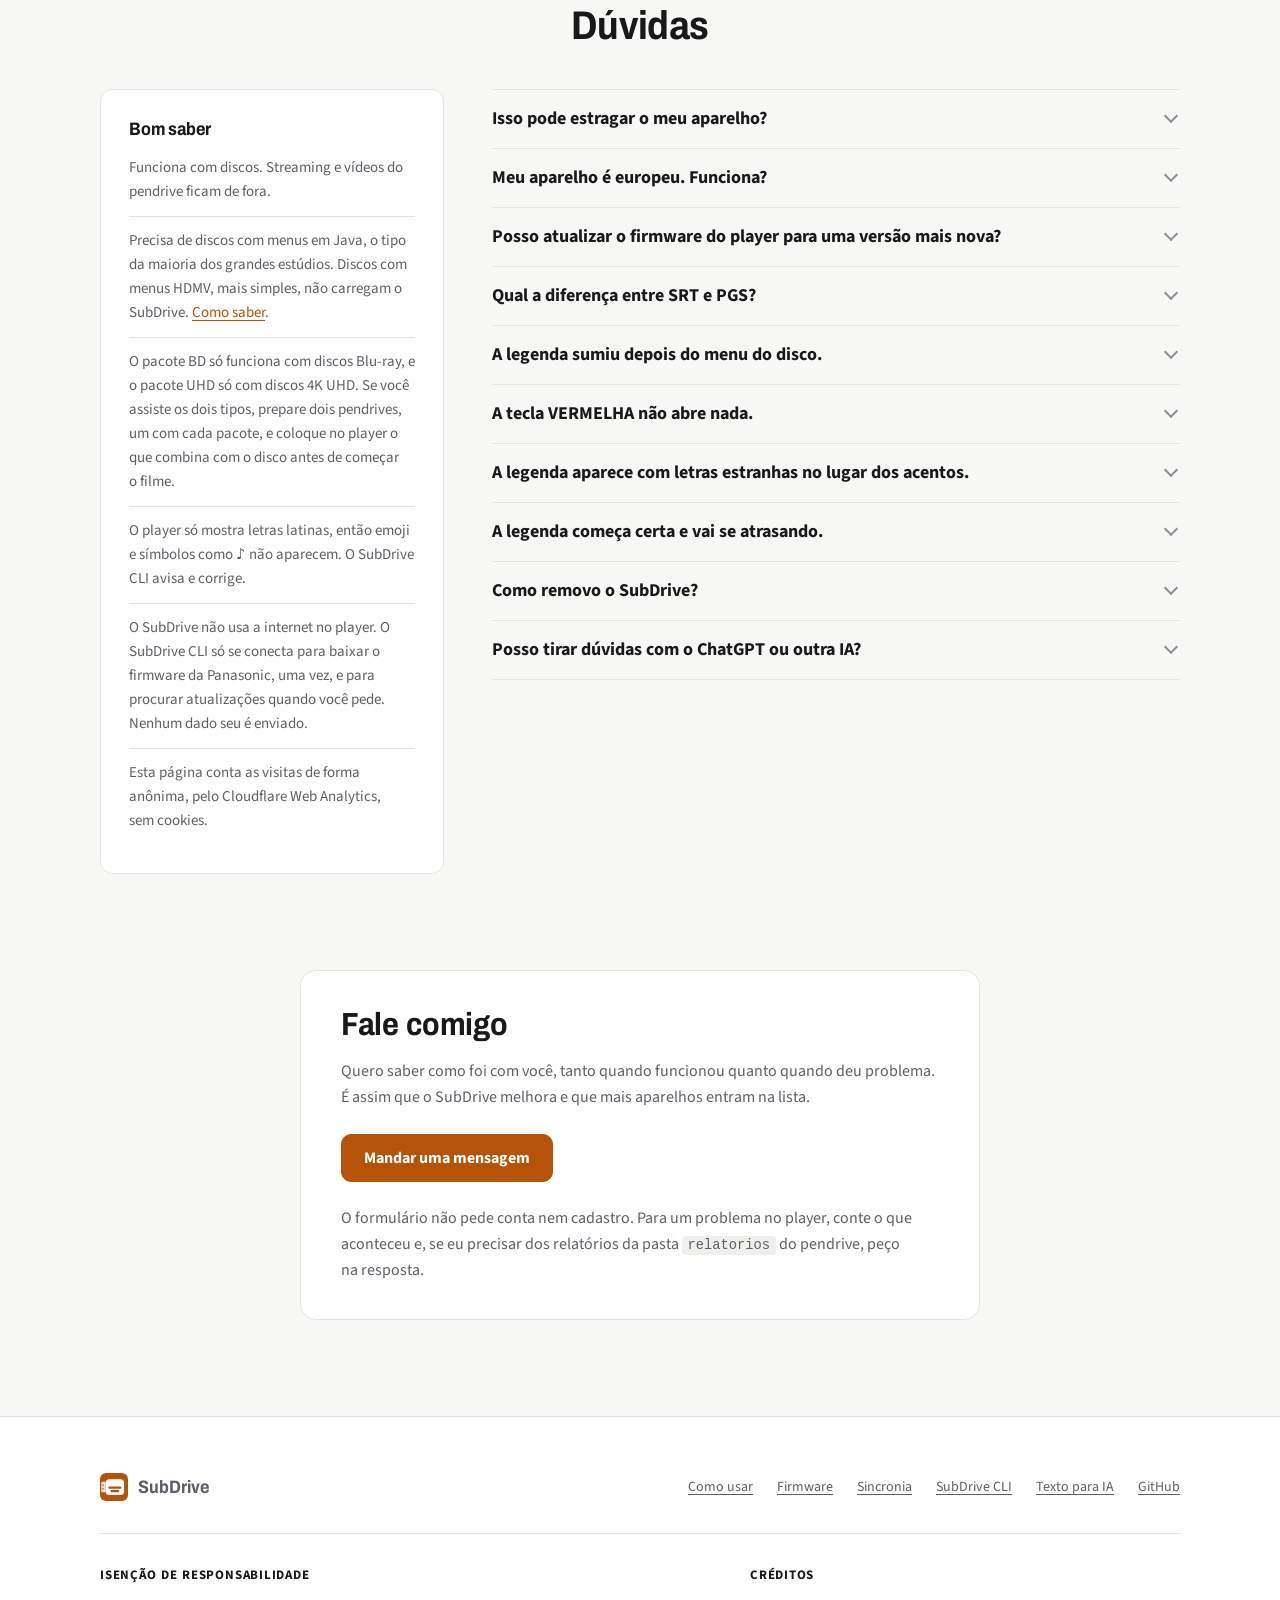
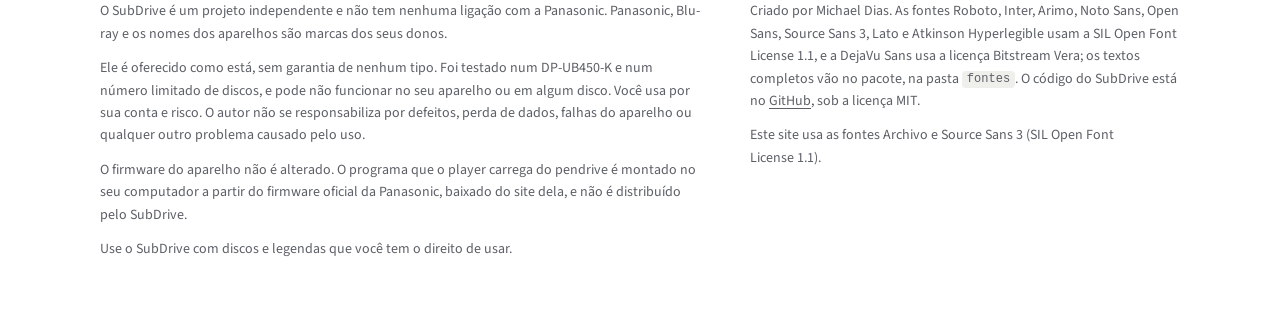
==== commit 76754865: "Guide: discs with HDMV menus do not load SubDrive Explain why the panel never opens on discs without" ====
--- a/docs/index.html
+++ b/docs/index.html
@@ -247,6 +247,7 @@
         <h3 id="t-bom">Bom saber</h3>
         <ul>
           <li>Funciona com discos. Streaming e vídeos do pendrive ficam de fora.</li>
+          <li>Precisa de discos com menus em Java, o tipo da maioria dos grandes estúdios. Discos com menus HDMV, mais simples, não carregam o SubDrive. <a href="guia.html#sem-java">Como saber</a>.</li>
           <li>O pacote BD só funciona com discos Blu-ray, e o pacote UHD só com discos 4K UHD. Se você assiste os dois tipos, prepare dois pendrives, um com cada pacote, e coloque no player o que combina com o disco antes de começar o filme.</li>
           <li>O player só mostra letras latinas, então emoji e símbolos como ♪ não aparecem. O SubDrive CLI avisa e corrige.</li>
           <li>O SubDrive não usa a internet no player. O SubDrive CLI só se conecta para baixar o firmware da Panasonic, uma vez, e para procurar atualizações quando você pede. Nenhum dado seu é enviado.</li>
@@ -279,6 +280,7 @@
         <details>
           <summary>A tecla VERMELHA não abre nada.</summary>
           <p>Confira se o aparelho e o firmware são compatíveis e se o pendrive é do tipo do disco (BD para Blu-ray, UHD para 4K UHD). Depois tire o disco, volte à tela inicial, espere alguns segundos com o pendrive conectado e comece o filme de novo.</p>
+          <p>Se só um disco não abre, ele pode usar menus sem Java, e com eles o SubDrive não é carregado. <a href="guia.html#sem-java">Veja como saber</a>.</p>
         </details>
         <details>
           <summary>A legenda aparece com letras estranhas no lugar dos acentos.</summary>
